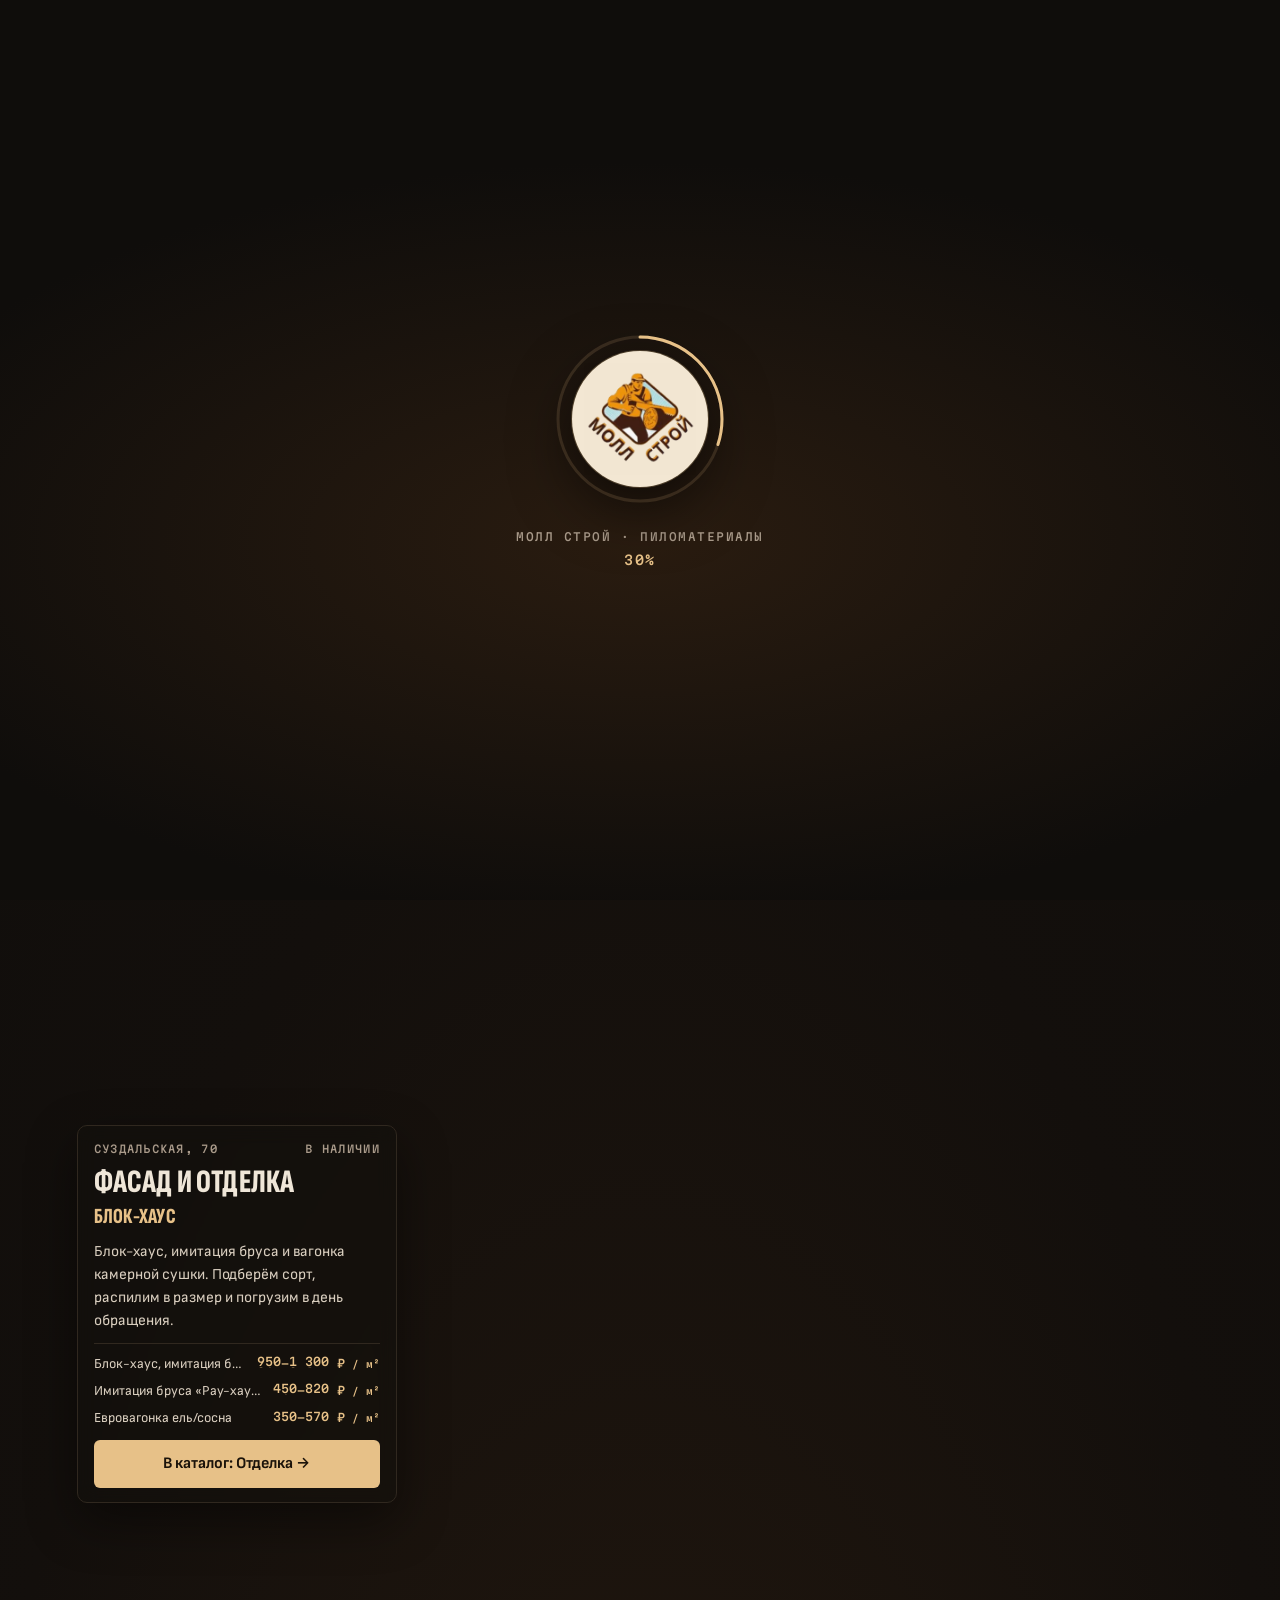
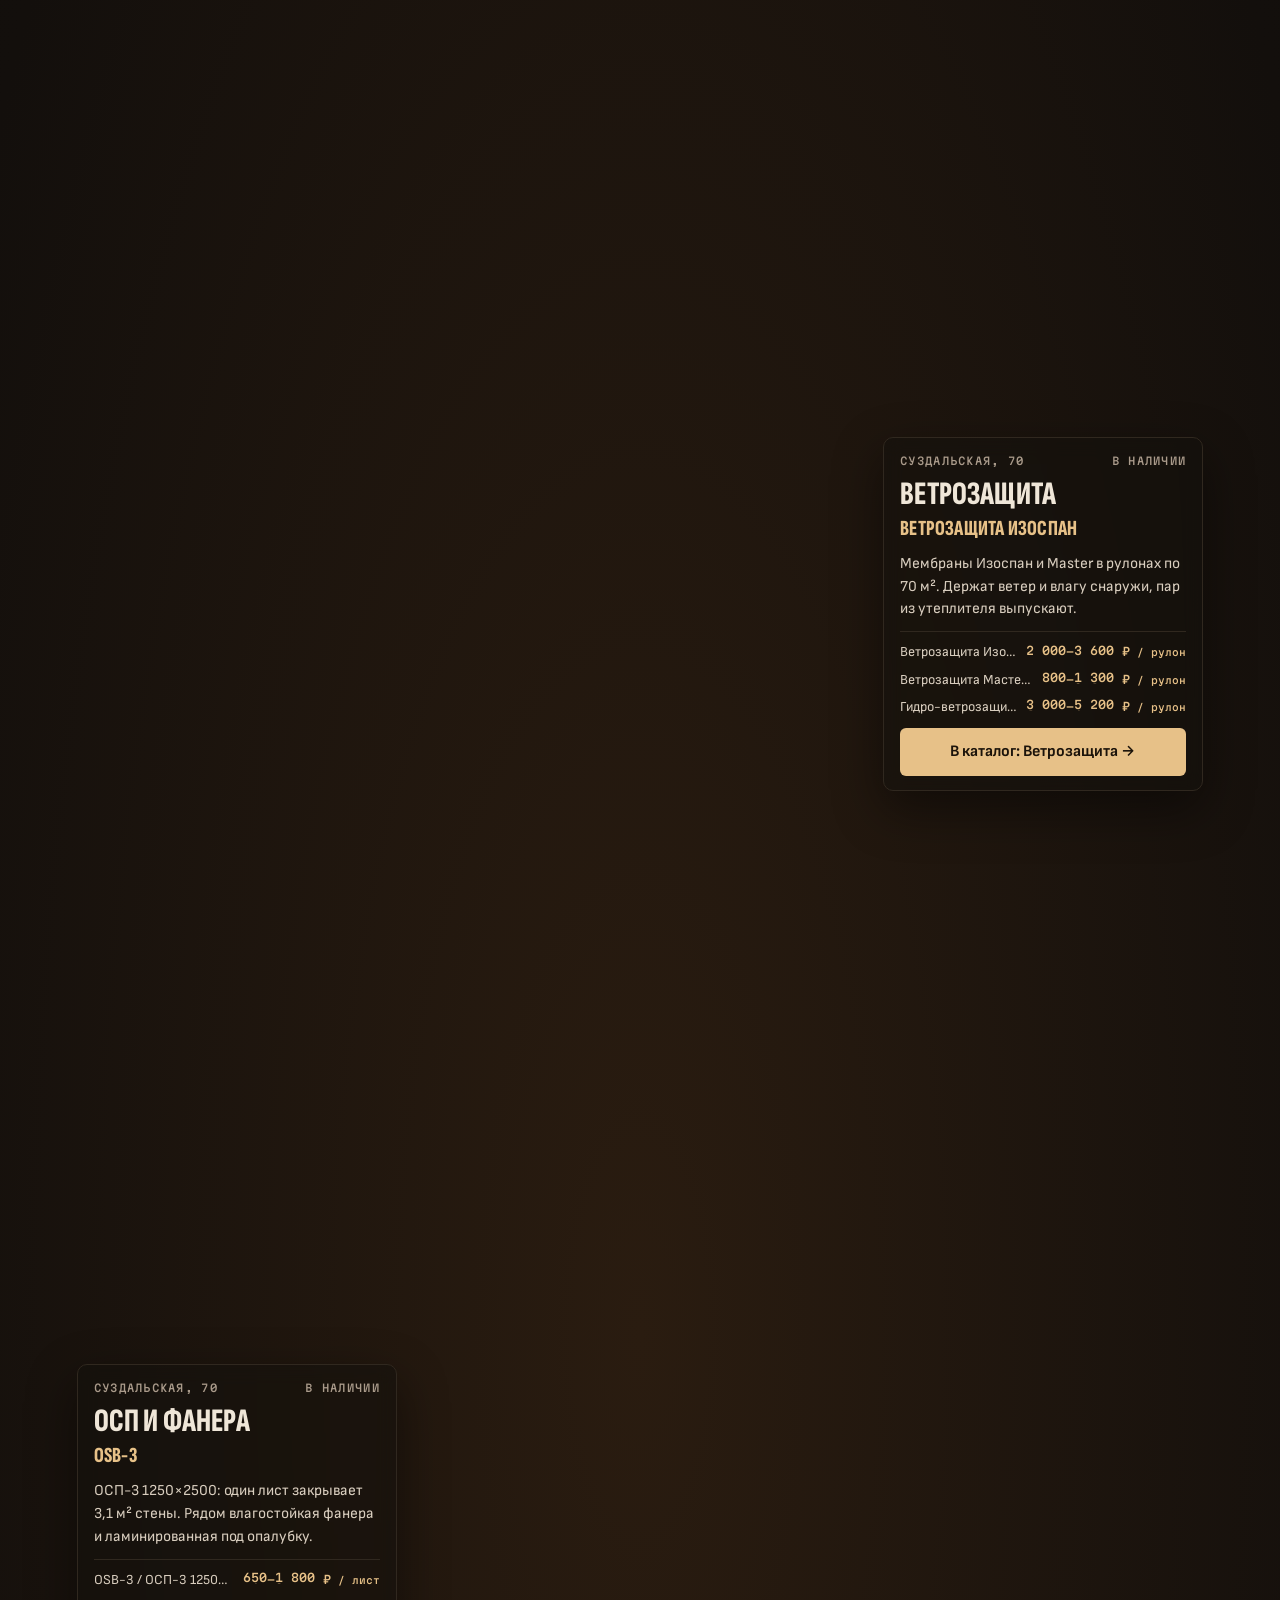
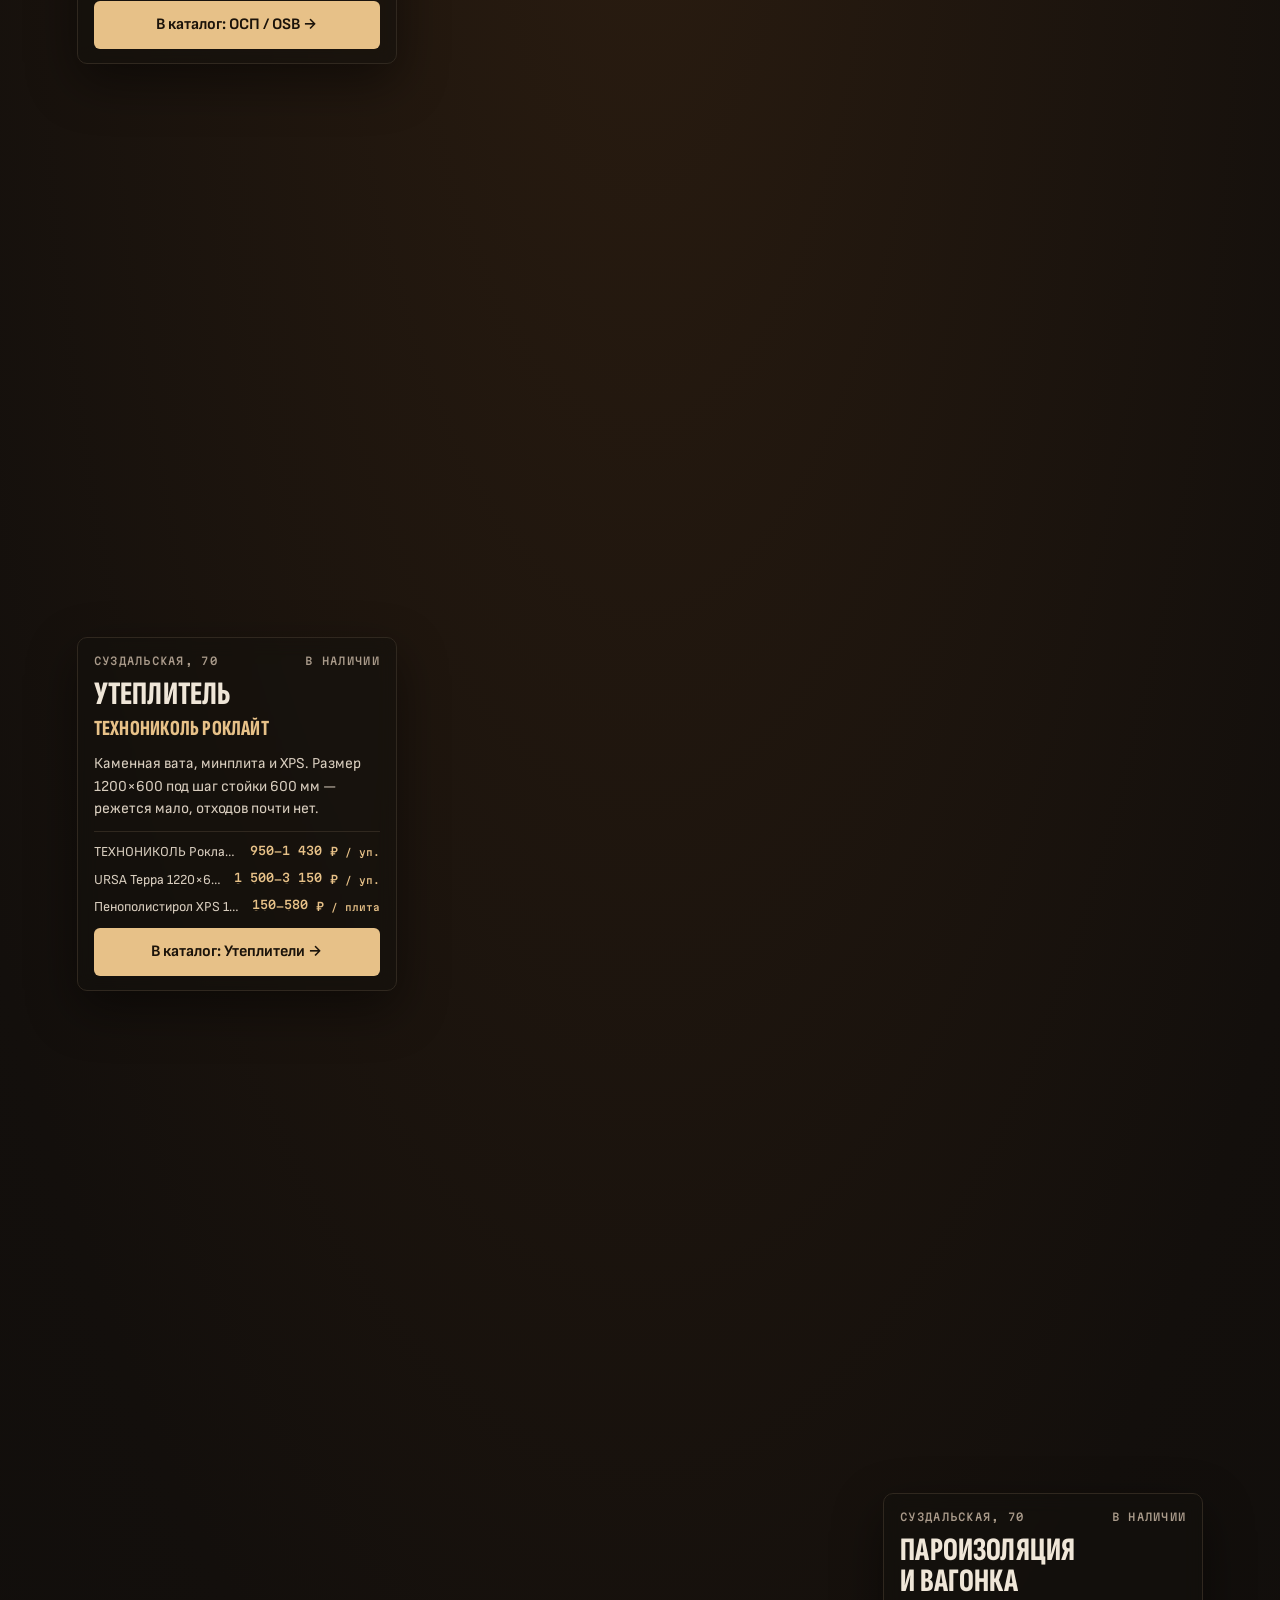
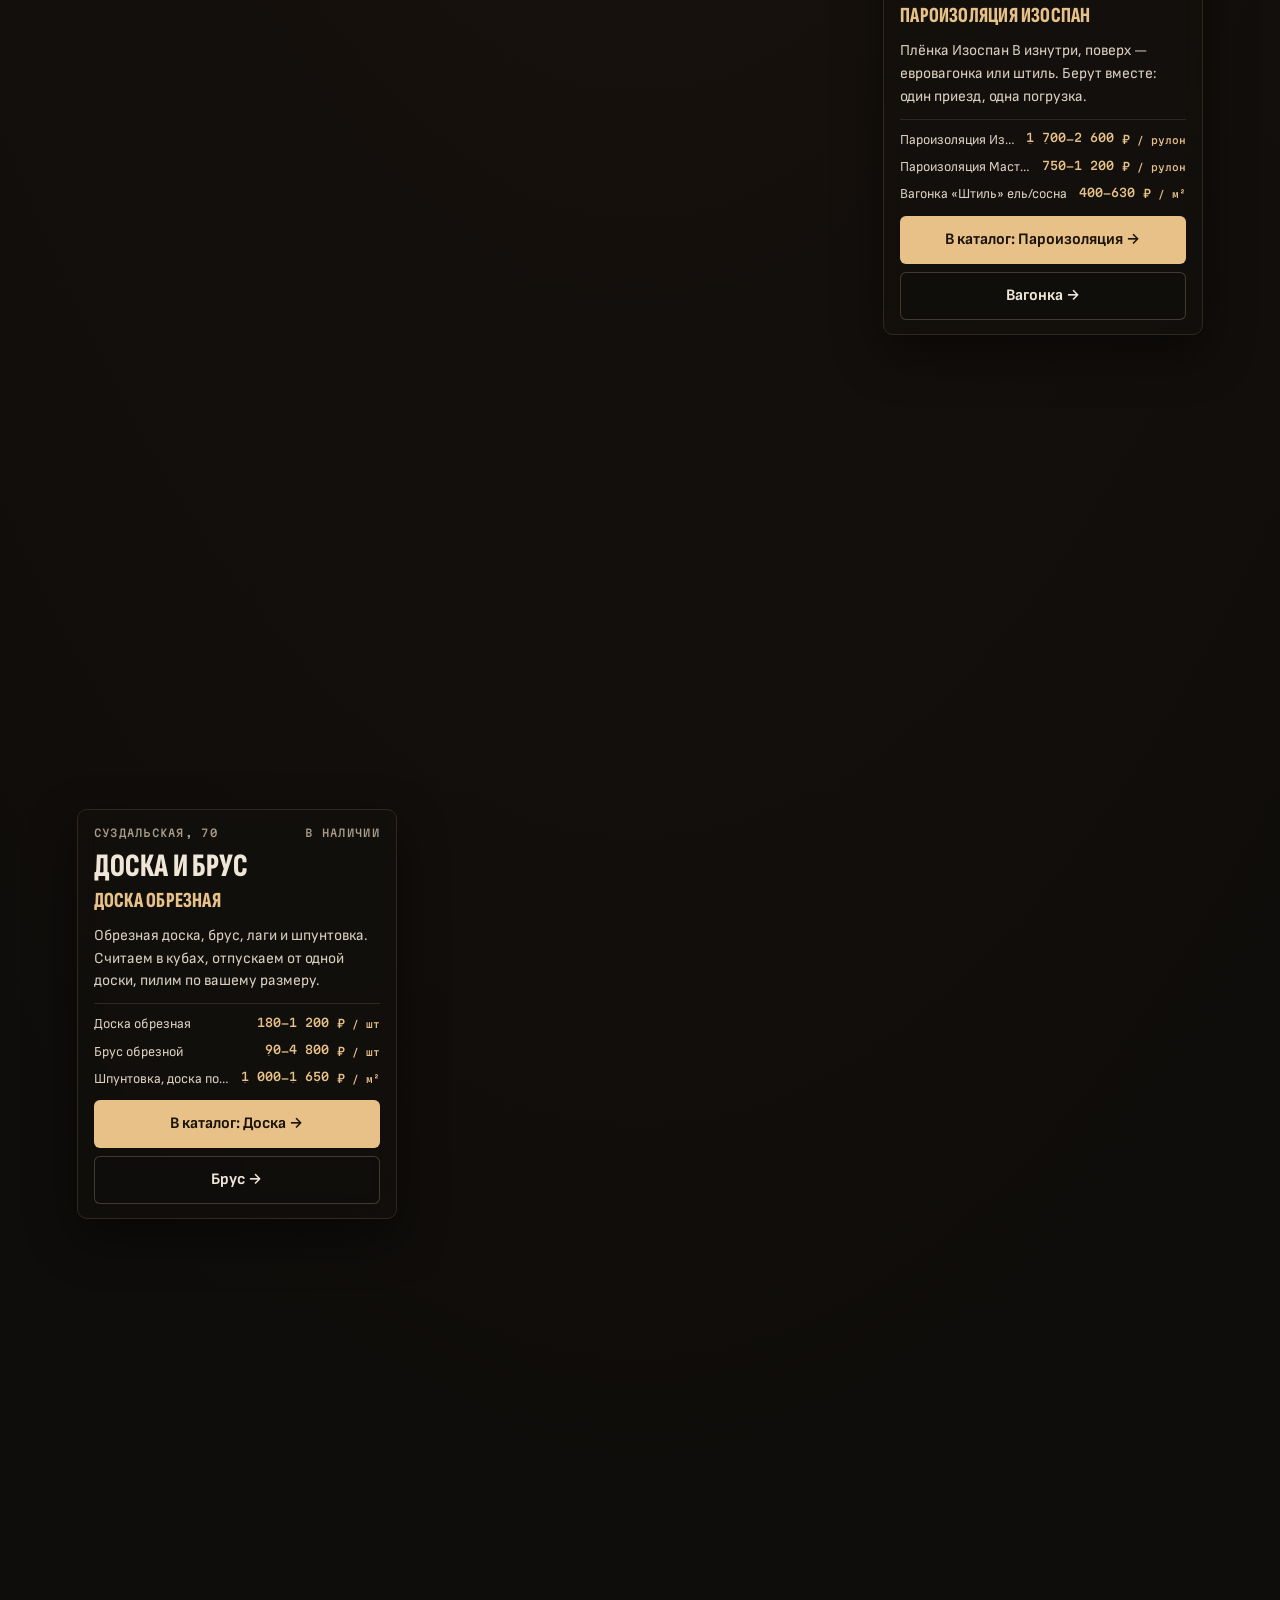
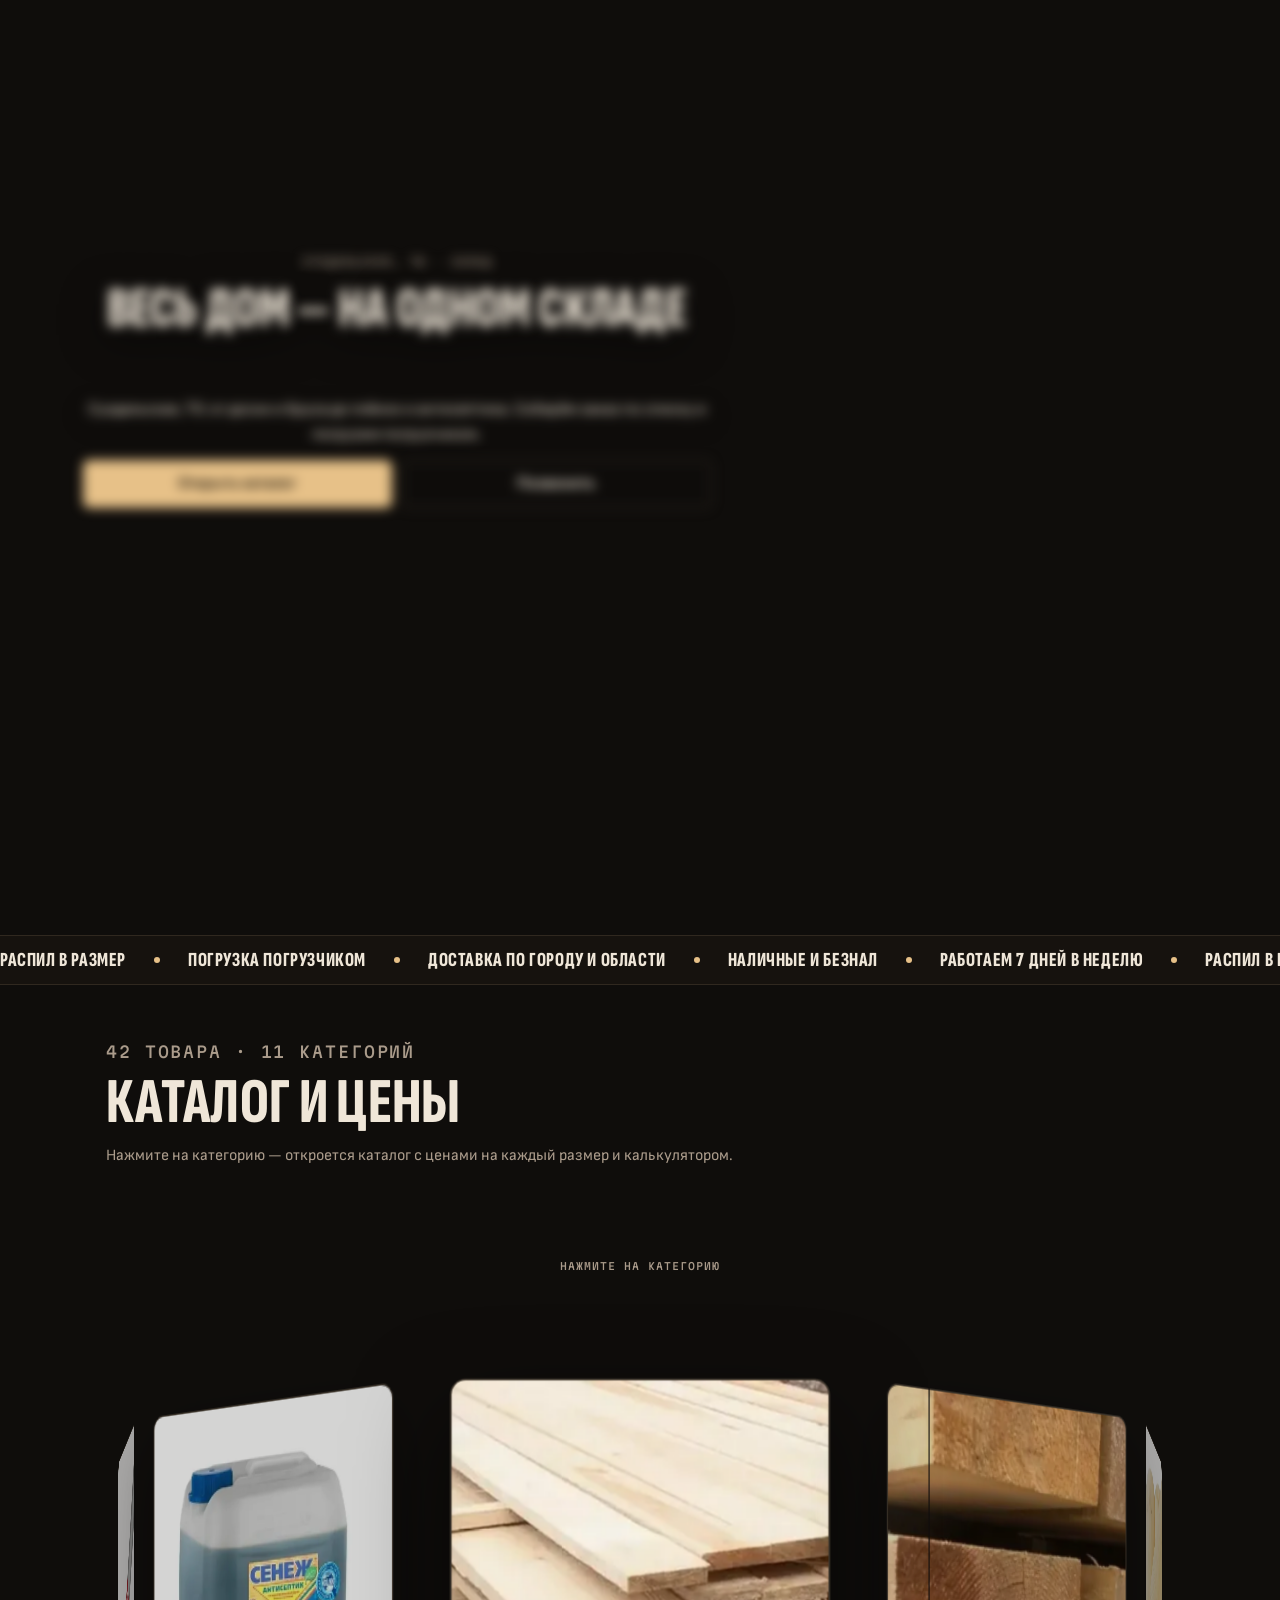
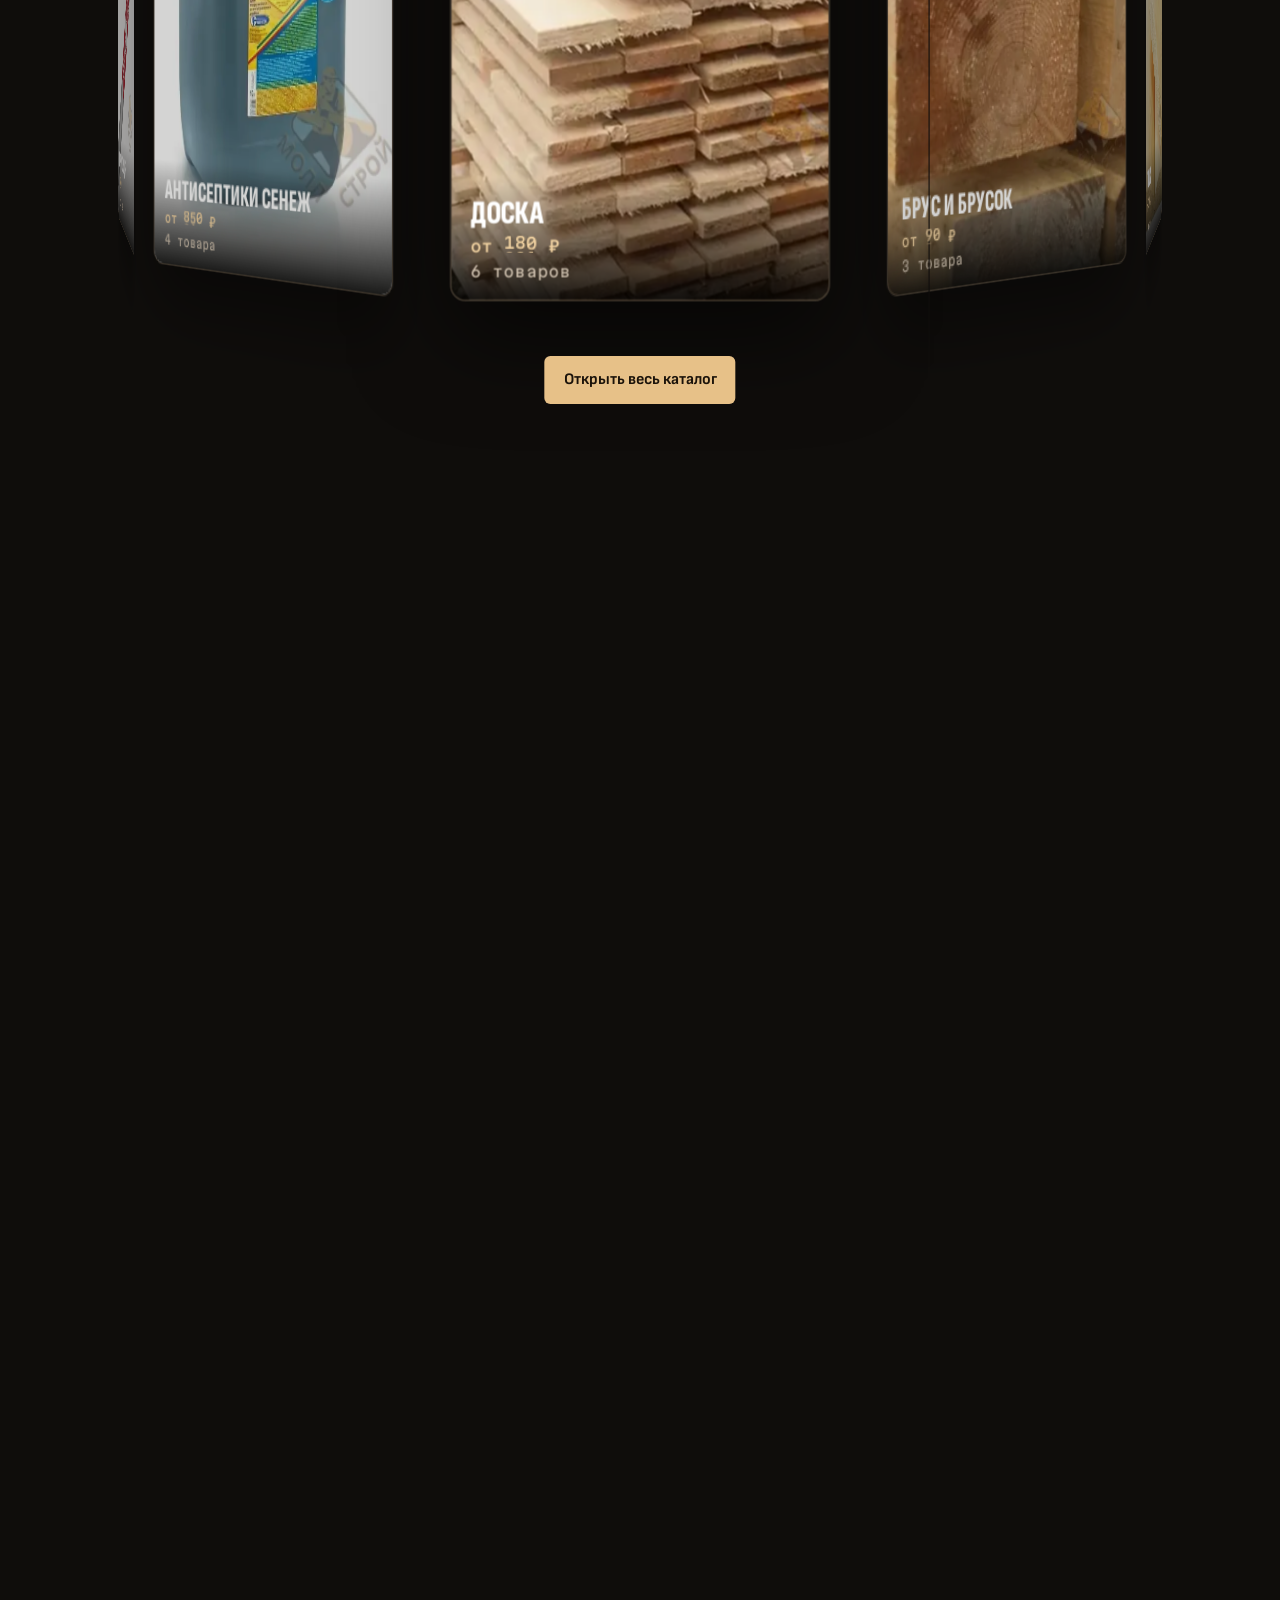
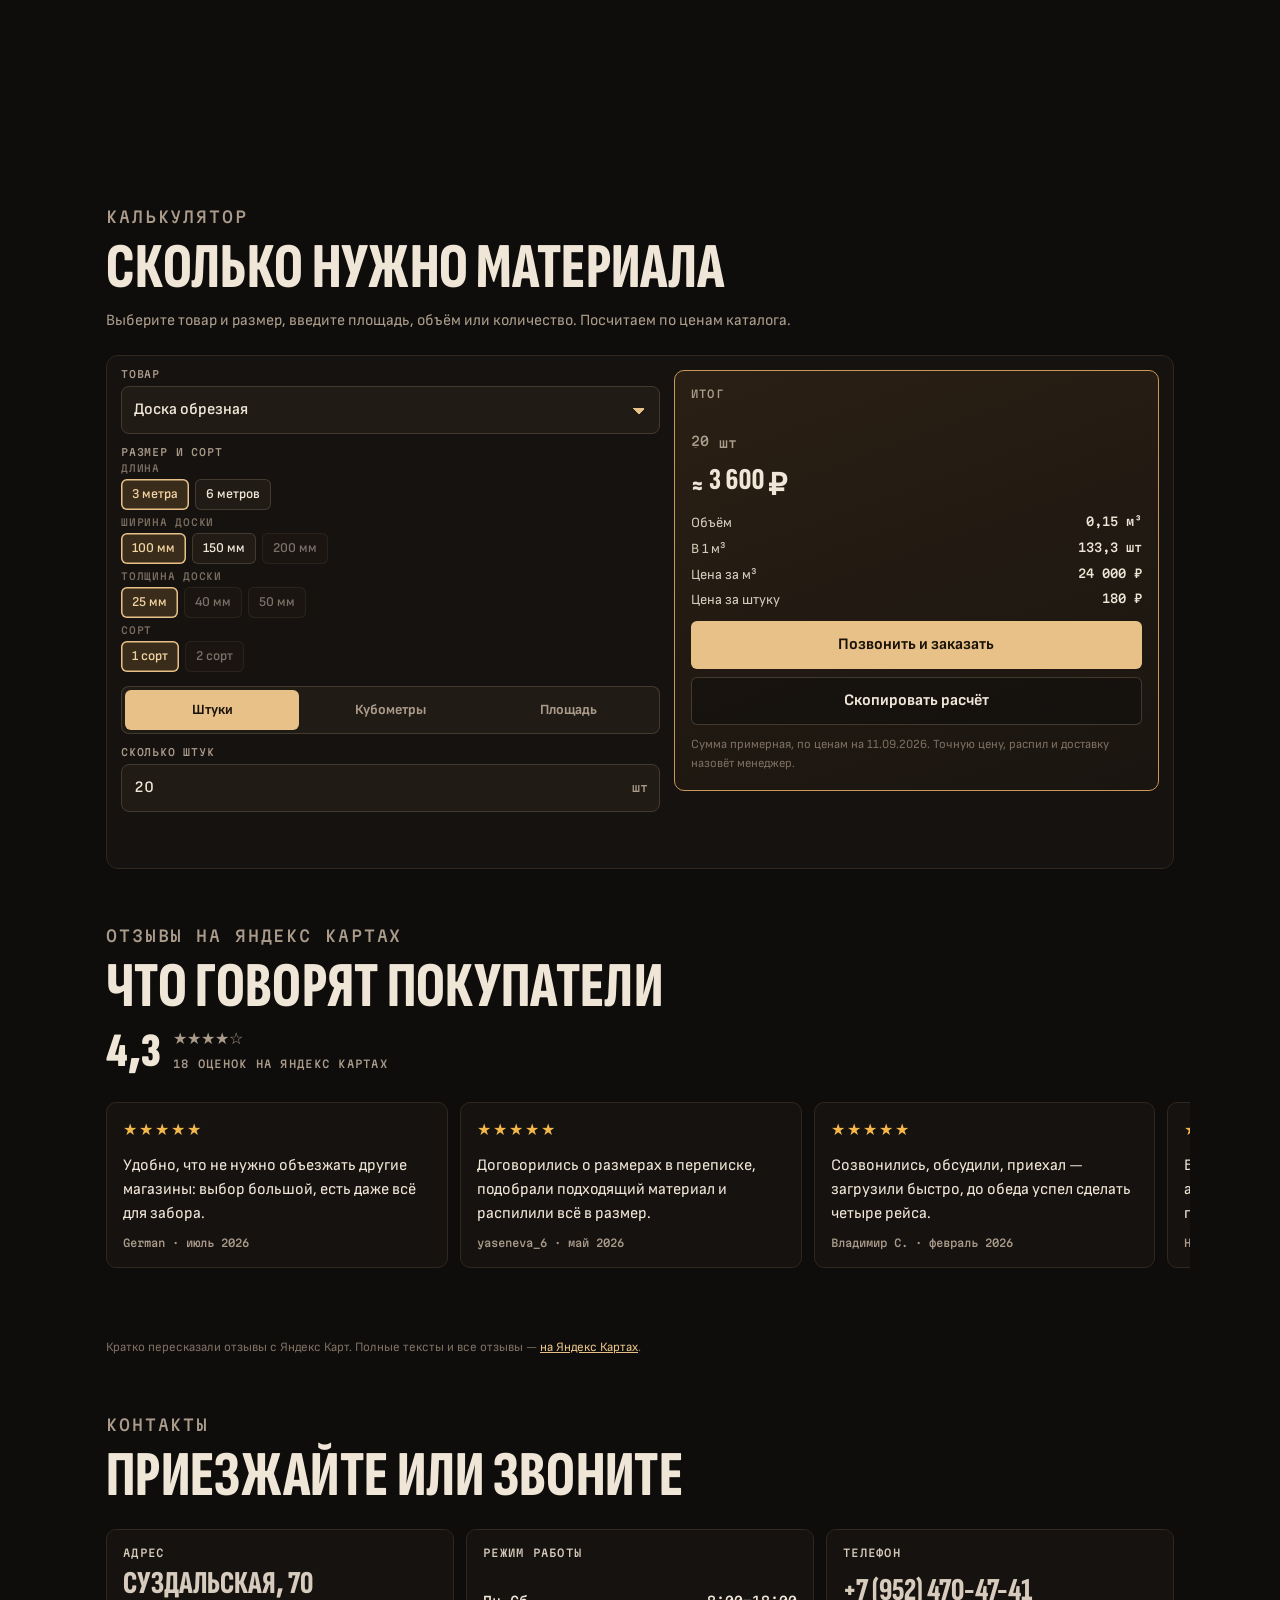
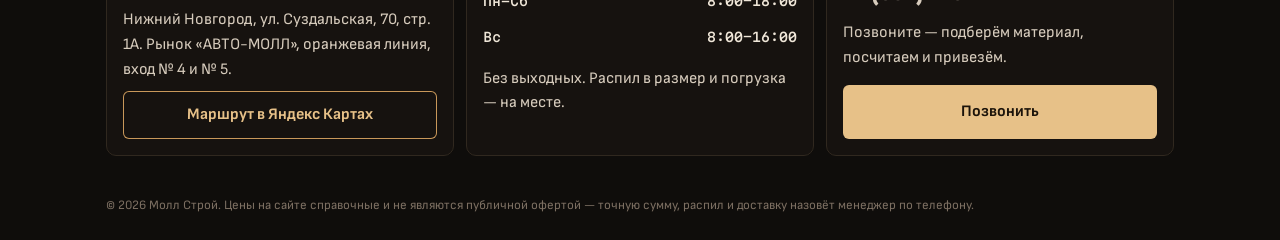
==== site/index.html @ 567c50ac "Сайт «Молл Строй»: скролл-ролик в шапке, каталог с ценами, калькулятор - шапка: ролик «дом разбирает" ====
<!doctype html>
<html lang="ru">
<head>
<meta charset="utf-8">
<meta name="viewport" content="width=device-width, initial-scale=1, viewport-fit=cover">
<title>Пиломатериалы в Нижнем Новгороде — доска, брус, утеплитель | Молл Строй</title>
<meta name="description" content="Доска, брус, вагонка, блок-хаус, ОСП, фанера, утеплитель и плёнки на одном складе на Суздальской, 70. Цены в каталоге, калькулятор материалов, распил в размер и доставка. Звоните: +7 (952) 470-47-41.">
<meta name="theme-color" content="#0f0d0b">
<link rel="icon" href="assets/logo.png">
<meta property="og:title" content="Молл Строй — пиломатериалы в Нижнем Новгороде">
<meta property="og:description" content="Весь дом на одном складе: доска, брус, утеплитель, плёнки. Цены и калькулятор.">
<meta property="og:image" content="assets/logo.png">
<link rel="preload" href="assets/logo.webp" as="image">
<link rel="preload" href="assets/film-9x16.jpg" as="image" media="(max-width: 899px)">
<link rel="preload" href="assets/film-16x9.jpg" as="image" media="(min-width: 900px)">
<link rel="preconnect" href="https://fonts.googleapis.com">
<link rel="preconnect" href="https://fonts.gstatic.com" crossorigin>
<link rel="stylesheet" href="https://fonts.googleapis.com/css2?family=Sofia+Sans+Extra+Condensed:wght@700;800;900&family=Sofia+Sans:wght@400;500;600;700&family=Martian+Mono:wght@400;500&display=swap">
<style>
  /* critical: the preloader paints before anything else loads */
  html{margin:0;background:#0f0d0b}
  body{margin:0;background:transparent}  /* фон-частицы лежат под body, поэтому body прозрачный */
  .preloader{position:fixed;inset:0;z-index:100;display:grid;place-items:center;background:radial-gradient(90% 60% at 50% 60%,#2a1c10 0%,#0f0d0b 70%);transition:opacity .7s ease,visibility .7s}
  .preloader.done{opacity:0;visibility:hidden}
  .pl-core{display:grid;justify-items:center;gap:22px}
  .pl-badge{position:relative;width:176px;height:176px;display:grid;place-items:center}
  .pl-badge svg{position:absolute;inset:0;transform:rotate(-90deg)}
  .pl-disc{width:136px;height:136px;border-radius:50%;background:#f3e7d3;display:grid;place-items:center;box-shadow:0 0 0 1px rgba(231,193,136,.25),0 20px 60px rgba(0,0,0,.6);animation:pl-breathe 2.4s ease-in-out infinite}
  .pl-disc img{width:112px;height:112px;object-fit:contain}
  .pl-meta{font:500 11px/1.4 "Martian Mono",ui-monospace,monospace;letter-spacing:.14em;text-transform:uppercase;color:#a99a8a;text-align:center}
  .pl-meta b{display:block;color:#e7c188;font-weight:500;font-size:13px;margin-top:6px;font-variant-numeric:tabular-nums}
  @keyframes pl-breathe{50%{transform:scale(1.03)}}
  @media (prefers-reduced-motion:reduce){.pl-disc{animation:none}}
</style>
<link rel="stylesheet" href="css/site.css">
<script type="application/ld+json">
{"@context":"https://schema.org","@type":"HardwareStore","name":"Молл Строй","description":"Пиломатериалы, листовые материалы, утеплители, плёнки и антисептики","telephone":"+7-952-470-47-41","image":"assets/logo.png",
 "address":{"@type":"PostalAddress","streetAddress":"ул. Суздальская, 70, стр. 1А, рынок «АВТО-МОЛЛ», вход 4 и 5","addressLocality":"Нижний Новгород","addressCountry":"RU"},
 "openingHoursSpecification":[{"@type":"OpeningHoursSpecification","dayOfWeek":["Monday","Tuesday","Wednesday","Thursday","Friday","Saturday"],"opens":"08:00","closes":"18:00"},{"@type":"OpeningHoursSpecification","dayOfWeek":"Sunday","opens":"08:00","closes":"16:00"}]}
</script>
</head>
<body>

<div class="home-bg" aria-hidden="true"><div class="home-bg-fx" id="homeFx"></div><div class="home-bg-shade"></div></div>

<div class="preloader" id="preloader" role="status" aria-live="polite">
  <div class="pl-core">
    <div class="pl-badge">
      <svg viewBox="0 0 176 176" aria-hidden="true"><circle cx="88" cy="88" r="82" fill="none" stroke="rgba(231,193,136,.14)" stroke-width="3"/><circle id="plRing" cx="88" cy="88" r="82" fill="none" stroke="#e7c188" stroke-width="3" stroke-linecap="round" stroke-dasharray="515.2" stroke-dashoffset="515.2"/></svg>
      <div class="pl-disc"><img src="assets/logo.webp" alt="Молл Строй" width="112" height="112"></div>
    </div>
    <p class="pl-meta">Молл Строй · пиломатериалы<b id="plPct">0%</b></p>
  </div>
</div>

<header class="topbar" id="topbar">
  <a class="brand" href="#top" aria-label="Молл Строй — в начало">
    <span class="brand-badge"><img src="assets/logo.webp" alt="" width="34" height="34"></span>
    <span class="brand-text"><b>Молл Строй</b><small>пиломатериалы · Нижний Новгород</small></span>
  </a>
  <nav class="topnav" aria-label="Разделы сайта"><a href="#top" aria-current="page">Главная</a><a href="catalog.html">Каталог</a><a href="#contacts">Контакты</a></nav>
  <a class="icon-btn js-call" href="tel:+79524704741" aria-label="Позвонить: +7 (952) 470-47-41">
    <svg viewBox="0 0 24 24" aria-hidden="true"><path d="M6.6 10.8a15.1 15.1 0 0 0 6.6 6.6l2.2-2.2a1 1 0 0 1 1-.25 11.4 11.4 0 0 0 3.6.57 1 1 0 0 1 1 1V20a1 1 0 0 1-1 1A17 17 0 0 1 3 4a1 1 0 0 1 1-1h3.5a1 1 0 0 1 1 1c0 1.25.2 2.45.57 3.57a1 1 0 0 1-.25 1z"/></svg>
  </a>
</header>

<main id="top">
  <section class="stage" id="stage" aria-label="Дом разбирается на материалы из каталога">
    <div class="stage-sticky" id="stageSticky">
      <video id="film" class="film" aria-hidden="true" muted playsinline preload="auto" disablepictureinpicture poster="assets/film-9x16.jpg"></video>
      <div class="stage-shade" aria-hidden="true"></div>
      <div class="stage-hud" aria-hidden="true"><span id="sceneNo">01/07</span><i id="sceneBar"></i></div>
    </div>
    <div class="steps" id="steps">
      <article class="step step-hero" data-step="0">
        <div class="hero">
          <p class="eyebrow">Молл Строй · Суздальская, 70</p>
          <h1>Пиломатериалы <span>в Нижнем Новгороде</span></h1>
          <p class="hero-morph" id="heroMorph" aria-hidden="true"></p>
          <p class="lede">Доска, брус, утеплитель и плёнки — всё для дома на одном складе. Распилим в размер, погрузим, привезём.</p>
          <ul class="hero-stats" id="heroStats">
            <li><b><span class="js-cu" id="statProducts" data-to="0"></span></b><span>позиций в каталоге</span></li>
            <li><b><span class="js-cu" id="statSizes" data-to="0"></span></b><span>размеров с ценой</span></li>
            <li><b><span class="js-cu" data-to="0"></span></b><span>форм и регистраций</span></li>
          </ul>
          <div class="hero-cta">
            <a class="btn btn-primary js-call" href="tel:+79524704741">Позвонить</a>
            <a class="btn btn-ghost" href="catalog.html">Каталог и цены</a>
          </div>
          <p class="scrollhint">Листайте — дом разберётся на материалы</p>
        </div>
      </article>
      <!-- scene cards are rendered from data/content.js -->
    </div>
  </section>

  <section class="perks" aria-label="Почему у нас удобно"><ul id="perks"></ul></section>

  <section class="sec" id="catalog" aria-labelledby="catalogTitle">
    <header class="sec-head">
      <p class="eyebrow" id="catalogCount">Каталог</p>
      <h2 id="catalogTitle">Каталог и цены</h2>
      <p>Нажмите на категорию — откроется каталог с ценами на каждый размер и калькулятором.</p>
    </header>
  </section>

  <section class="ring-sec" id="ringSec" aria-label="Категории каталога">
    <div class="ring-sticky">
      <p class="ring-hint">Нажмите на категорию</p>
      <div class="ring-stage" id="ringStage"><div class="ring" id="ring"></div></div>
      <a class="btn btn-primary ring-all" href="catalog.html">Открыть весь каталог</a>
    </div>
  </section>

  <section class="sec" id="calc" aria-labelledby="calcTitle">
    <header class="sec-head">
      <p class="eyebrow">Калькулятор</p>
      <h2 id="calcTitle">Сколько нужно материала</h2>
      <p>Выберите товар и размер, введите площадь, объём или количество. Посчитаем по ценам каталога.</p>
    </header>
    <div class="calc" id="calcBox"></div>
  </section>

  <section class="sec" id="reviews" aria-labelledby="revTitle">
    <header class="sec-head">
      <p class="eyebrow">Отзывы на Яндекс Картах</p>
      <h2 id="revTitle">Что говорят покупатели</h2>
      <p id="revMeta"></p>
    </header>
    <div class="rev-row" id="revRow"></div>
    <p class="rev-note" id="revNote"></p>
  </section>

  <section class="sec" id="contacts" aria-labelledby="contTitle">
    <header class="sec-head">
      <p class="eyebrow">Контакты</p>
      <h2 id="contTitle">Приезжайте или звоните</h2>
    </header>
    <div class="contacts" id="contBox"></div>
  </section>
</main>

<footer class="foot">
  <p>© 2026 Молл Строй. Цены на сайте справочные и не являются публичной офертой — точную сумму, распил и доставку назовёт менеджер по телефону.</p>
</footer>

<nav class="dock" aria-label="Быстрые действия">
  <a href="catalog.html" class="dock-btn"><svg viewBox="0 0 24 24" aria-hidden="true"><path d="M3 5h18v2H3zm0 6h18v2H3zm0 6h12v2H3z"/></svg>Каталог</a>
  <a href="#calc" class="dock-btn"><svg viewBox="0 0 24 24" aria-hidden="true"><path d="M6 2h12a2 2 0 0 1 2 2v16a2 2 0 0 1-2 2H6a2 2 0 0 1-2-2V4a2 2 0 0 1 2-2zm1 3v4h10V5zm0 7v2h2v-2zm4 0v2h2v-2zm4 0v6h2v-6zm-8 4v2h2v-2zm4 0v2h2v-2z"/></svg>Расчёт</a>
  <a href="tel:+79524704741" class="dock-call js-call"><svg viewBox="0 0 24 24" aria-hidden="true"><path d="M6.6 10.8a15.1 15.1 0 0 0 6.6 6.6l2.2-2.2a1 1 0 0 1 1-.25 11.4 11.4 0 0 0 3.6.57 1 1 0 0 1 1 1V20a1 1 0 0 1-1 1A17 17 0 0 1 3 4a1 1 0 0 1 1-1h3.5a1 1 0 0 1 1 1c0 1.25.2 2.45.57 3.57a1 1 0 0 1-.25 1z"/></svg>Позвонить</a>
</nav>

<script src="data/catalog.js"></script>
<script src="data/ceny.js"></script>
<script src="data/content.js"></script>
<script src="js/particles.js"></script>
<script src="js/countup.js"></script>
<script src="js/gooey.js"></script>
<script src="js/film.js"></script>
<script src="js/app.js"></script>
</body>
</html>
---- site/css/site.css ----
/* Молл Строй — mobile-first. Palette «Ночной склад»: charred ground, fresh-cut pine accent, cold membrane blue. */
:root{
  --ground:#0f0d0b; --panel:#181410; --panel-2:#211b15; --line:#30281f; --line-2:#433a2f;
  --text:#efe6d8; --muted:#aa9b8b; --faint:#7b6e61;
  --pine:#e7c188; --pine-2:#f2d3a2; --pine-deep:#c9985a; --film:#86bfd0; --star:#f2b84b;
  --display:"Sofia Sans Extra Condensed","Arial Narrow",sans-serif;
  --body:"Sofia Sans","Segoe UI",Roboto,Arial,sans-serif;
  --mono:"Martian Mono","PT Mono",ui-monospace,Consolas,monospace;
  --dock:64px; --safe:env(safe-area-inset-bottom,0px);
  color-scheme:dark;
}
*{box-sizing:border-box}
html{scroll-behavior:smooth;-webkit-text-size-adjust:100%}
@media (prefers-reduced-motion:reduce){html{scroll-behavior:auto}}
html{background:var(--ground)}
body{margin:0;background:transparent;color:var(--text);font:16px/1.55 var(--body);-webkit-font-smoothing:antialiased;padding-bottom:calc(var(--dock) + var(--safe))}
body.loading{overflow:hidden}
a{color:var(--pine)}
img{max-width:100%;display:block}
h1,h2,h3{font-family:var(--display);font-weight:800;line-height:.95;margin:0;text-wrap:balance;letter-spacing:.005em}
p{margin:0}
:focus-visible{outline:2px solid var(--film);outline-offset:3px;border-radius:4px}
.eyebrow{font:500 .66rem/1.4 var(--mono);letter-spacing:.12em;text-transform:uppercase;color:var(--muted)}
.num{font-variant-numeric:tabular-nums}

/* buttons */
.btn{display:inline-flex;align-items:center;justify-content:center;gap:.5rem;min-height:48px;padding:0 1.2rem;border-radius:6px;font:700 1rem/1 var(--body);text-decoration:none;border:0;cursor:pointer;-webkit-tap-highlight-color:transparent;transition:transform .15s,background .2s}
.btn:active{transform:scale(.97)}
.btn-primary{background:var(--pine);color:#1b130a}
.btn-primary:hover{background:var(--pine-2)}
.btn-ghost{background:rgba(15,13,11,.55);color:var(--text);box-shadow:inset 0 0 0 1px var(--line-2)}
.btn-line{background:transparent;color:var(--pine);box-shadow:inset 0 0 0 1px var(--pine-deep)}
.btn-sm{min-height:40px;padding:0 .9rem;font-size:.92rem}
.btn svg{width:18px;height:18px;fill:currentColor}

/* top bar */
.topbar{position:fixed;top:0;left:0;right:0;z-index:40;height:56px;display:flex;align-items:center;justify-content:space-between;padding:0 12px 0 10px;
  background:linear-gradient(rgba(15,13,11,.85),rgba(15,13,11,0));transition:background .3s}
.topbar.solid{background:rgba(15,13,11,.94);box-shadow:0 1px 0 var(--line)}
.brand{display:flex;align-items:center;gap:10px;text-decoration:none;color:var(--text)}
.brand-badge{width:40px;height:40px;border-radius:50%;background:#f3e7d3;display:grid;place-items:center;flex:none}
.brand-badge img{width:34px;height:34px;object-fit:contain}
.brand-text{display:grid;line-height:1.1}
.brand-text b{font:800 1.3rem/1 var(--display);letter-spacing:.02em;text-transform:uppercase}
.brand-text small{font:400 .6rem/1.3 var(--mono);color:var(--muted);letter-spacing:.04em}
.topnav{display:flex;gap:16px;margin-left:auto;margin-right:12px}
.topnav a{position:relative;font:600 .9rem/1 var(--body);color:var(--text);text-decoration:none;padding:10px 0;white-space:nowrap}
.topnav a:hover{color:var(--pine-2)}
.topnav a[aria-current="page"]{color:var(--pine)}
.topnav a[aria-current="page"]::after{content:"";position:absolute;left:0;right:0;bottom:3px;height:2px;border-radius:2px;background:var(--pine)}
@media (max-width:599px){.brand-text{display:none}.topnav{gap:14px;margin-right:10px}}
@media (max-width:349px){.topnav{gap:10px}.topnav a{font-size:.8rem}}
.icon-btn{flex:none;width:44px;height:44px;border-radius:50%;display:grid;place-items:center;background:var(--pine);color:#1b130a}
.icon-btn svg{width:20px;height:20px;fill:currentColor}

/* ---------- stage ---------- */
.stage{position:relative;background:radial-gradient(120% 60% at 50% 40%,#2a1c10 0%,#130f0c 50%,var(--ground) 78%)}
.stage-sticky{position:sticky;top:0;height:100vh;height:100svh;overflow:hidden}
.film{position:absolute;inset:0;width:100%;height:100%;display:block;object-fit:cover;background:#0f0d0b}
.stage-shade{position:absolute;inset:0;pointer-events:none;
  background:linear-gradient(0deg,rgba(12,10,8,.92) 0%,rgba(12,10,8,.5) 36%,rgba(12,10,8,0) 58%),radial-gradient(140% 90% at 50% 40%,transparent 55%,rgba(8,6,5,.7) 100%)}
.stage-hud{z-index:3;position:absolute;top:64px;right:14px;display:flex;align-items:center;gap:8px;font:500 .62rem/1 var(--mono);color:var(--muted);letter-spacing:.1em}
.stage-hud i{display:block;width:44px;height:2px;background:var(--line-2);position:relative;overflow:hidden}
.stage-hud i::after{content:"";position:absolute;inset:0;background:var(--pine);transform-origin:left;transform:scaleX(var(--p,0))}
.steps{position:relative;z-index:5;margin-top:-100vh;margin-top:-100svh}
.step{min-height:100vh;min-height:100svh;display:flex;align-items:flex-end;padding:0 12px calc(var(--dock) + var(--safe) + 14px);pointer-events:none}
.step > *{pointer-events:auto;min-width:0;max-width:100%}
.step-hero .hero{display:grid;gap:14px;padding:0 4px}
.step-hero .eyebrow{display:none}
.hero h1{font-size:clamp(3rem,15vw,5.6rem);font-weight:900;text-transform:uppercase;line-height:.86}
.hero h1 span{display:block;color:var(--pine);font-size:.62em;line-height:.95;margin-top:.12em}
.hero .lede{color:#ddd2c2;font-size:1.02rem;max-width:30rem}
.hero-cta{display:grid;grid-template-columns:1fr 1fr;gap:10px}
.hero-morph{position:relative;height:1.5em;margin:-4px 0 0;font:800 1.45rem/1.5 var(--display);letter-spacing:.02em;color:var(--pine);text-transform:uppercase}
.hero-stats{list-style:none;margin:2px 0 0;padding:0;display:grid;grid-auto-flow:column;justify-content:start;gap:22px}
.hero-stats li{display:grid;gap:2px}
.hero-stats b{font:700 1.5rem/1 var(--mono);color:#fff;font-variant-numeric:tabular-nums}
.hero-stats span{font:500 .58rem/1.3 var(--mono);letter-spacing:.1em;text-transform:uppercase;color:var(--muted);max-width:9ch}

/* ---------- цифры-одометр (count-up) ---------- */
.cu{position:relative;display:inline-flex;align-items:baseline;font-variant-numeric:tabular-nums;white-space:nowrap;user-select:none}
.cu-sr{position:absolute;width:1px;height:1px;margin:-1px;padding:0;overflow:hidden;clip-path:inset(50%);white-space:nowrap;user-select:text}
.cu-d{position:relative;display:inline-block;width:1ch;height:1em;overflow:hidden;line-height:1}
.cu-r{position:absolute;left:0;right:0;top:0;display:flex;flex-direction:column;transform:translateY(calc(var(--d,0) * -1em));will-change:transform}
.cu-r i{display:block;height:1em;line-height:1;font-style:normal;text-align:center}
.cu-s{display:inline-block;white-space:pre}

/* ---------- гуи-текст (gooey morphing) ---------- */
.gooey-defs{position:absolute;width:0;height:0;overflow:hidden}
.gooey{position:relative}
.gooey-in{position:absolute;inset:0;display:flex;align-items:center}
.gooey-in.on{filter:url(#gooeyThreshold)}
.gooey-t{position:absolute;left:0;right:0;display:block;white-space:nowrap;overflow:hidden;text-overflow:ellipsis}
.gooey-once{will-change:filter,opacity}
.scrollhint{font:500 .62rem/1.4 var(--mono);letter-spacing:.12em;text-transform:uppercase;color:var(--muted);display:flex;align-items:center;gap:10px}
.scrollhint::before{content:"";width:1px;height:26px;background:linear-gradient(var(--pine),transparent);animation:hint 1.8s ease-in-out infinite}
@keyframes hint{50%{transform:translateY(6px);opacity:.5}}
.scard{width:100%;min-width:0;max-width:100%;background:rgba(19,16,13,.5);backdrop-filter:blur(10px) saturate(1.06);-webkit-backdrop-filter:blur(10px) saturate(1.06);border:1px solid var(--line);border-radius:10px;padding:16px 16px 14px;display:grid;grid-template-columns:minmax(0,1fr);gap:10px;box-shadow:0 18px 50px rgba(0,0,0,.45);
  transition:opacity .45s ease,transform .6s cubic-bezier(.2,.75,.2,1)}
.anim .scard{opacity:0;transform:translate3d(var(--dx,0),26px,0) scale(.985)}
.anim .scard.in{opacity:1;transform:none}
.side-left .scard{--dx:-28px}
.side-right .scard{--dx:28px}
@media (prefers-reduced-motion:reduce){.anim .scard{transform:none}.scard{transition:opacity .2s linear}}
.scard .top{display:flex;justify-content:space-between;align-items:center}
.scard h2{font-size:2.05rem;text-transform:uppercase}
.scard .morph{position:relative;height:1.35em;margin:-6px 0 0;font:800 1.35rem/1.35 var(--display);letter-spacing:.01em;text-transform:uppercase;color:var(--pine)}
.scard p{color:#d8cdbe;font-size:.95rem;line-height:1.5}
.scard .rows{display:grid;grid-template-columns:minmax(0,1fr);gap:6px;border-top:1px solid var(--line);padding-top:10px}
.scard .rows div{display:flex;justify-content:space-between;align-items:baseline;gap:10px;min-width:0;font-size:.86rem}
.scard .rows div span:first-child{min-width:0;overflow:hidden;text-overflow:ellipsis;white-space:nowrap;color:#d8cdbe}
.scard .rows div span:last-child{flex:none;font:500 .72rem/1.6 var(--mono);color:var(--pine);white-space:nowrap}
.scard .acts{display:grid;gap:8px}
.step-final{min-height:115vh;min-height:115svh;padding-bottom:calc(var(--dock) + var(--safe) + 15svh)}
.step-final .scard .acts{grid-template-columns:1fr 1fr}


/* ---------- финал: заставка вместо плашки ---------- */
.step-final{align-items:center;justify-content:center}
.slate{background:none;border:0;box-shadow:none;backdrop-filter:none;-webkit-backdrop-filter:none;
  padding:0 6px;width:auto;max-width:32rem;justify-items:center;text-align:center;gap:14px}
.anim .slate{opacity:1;transform:none}
.slate .eyebrow,.slate h2 span,.slate .morph,.slate > p,.slate .acts{
  opacity:0;transform:translateY(26px) scale(.97);filter:blur(6px);
  transition:opacity .55s ease,transform .75s cubic-bezier(.2,.75,.2,1),filter .6s ease;
  transition-delay:calc(var(--i,0) * .12s)}
.anim .slate.in .eyebrow,.anim .slate.in h2 span,.anim .slate.in .morph,
.anim .slate.in > p,.anim .slate.in .acts{opacity:1;transform:none;filter:none}
.slate h2{font-size:clamp(2.1rem,min(13vw,8.5vh),4.6rem);line-height:.9;text-shadow:0 12px 44px rgba(0,0,0,.8)}
.slate h2 span{display:inline-block;transition-delay:calc(var(--i) * .12s + .1s)}
.slate .morph{height:1.5em;font-size:1.5rem;color:var(--pine);text-shadow:0 8px 30px rgba(0,0,0,.8);transition-delay:.5s}
.slate > p{color:#e6dccd;font-size:1.02rem;text-shadow:0 6px 26px rgba(0,0,0,.85);transition-delay:.62s}
.slate .acts{display:grid;grid-template-columns:1fr 1fr;gap:10px;width:100%;transition-delay:.74s}
@media (min-width:900px){
  .step-final .slate{max-width:40rem;width:auto}
  .slate h2{font-size:clamp(2.6rem,min(4.4vw,10vh),5rem)}
  .slate .morph{font-size:1.7rem}
}
@media (prefers-reduced-motion:reduce){
  .slate .eyebrow,.slate h2 span,.slate .morph,.slate > p,.slate .acts{transform:none;filter:none}
}
/* ---------- perks ---------- */
.perks{border-top:1px solid var(--line);border-bottom:1px solid var(--line);overflow:hidden;background:rgba(24,20,16,.86);backdrop-filter:blur(6px);-webkit-backdrop-filter:blur(6px)}
.perks ul{list-style:none;margin:0;padding:14px 0;display:flex;gap:28px;white-space:nowrap;width:max-content;animation:marquee 26s linear infinite}
.perks li{font:800 1.25rem/1 var(--display);text-transform:uppercase;letter-spacing:.03em;display:flex;align-items:center;gap:28px;color:var(--text)}
.perks li::after{content:"";width:6px;height:6px;border-radius:50%;background:var(--pine)}
@keyframes marquee{to{transform:translateX(-50%)}}
@media (prefers-reduced-motion:reduce){.perks ul{animation:none;flex-wrap:wrap;white-space:normal;width:auto;padding:14px 16px}}

/* ---------- sections ---------- */
.sec{padding:56px 16px 0;max-width:1100px;margin:0 auto}
.sec-head{display:grid;gap:10px;margin-bottom:22px}
.sec-head h2{font-size:clamp(2.5rem,11vw,4rem);text-transform:uppercase}
.sec-head p{color:var(--muted);font-size:.98rem}

/* ---------- circular gallery (port of 21st.dev CircularGallery) ---------- */
.ring-sec{position:relative;height:240vh}
.ring-sticky{position:sticky;top:0;height:100vh;height:100svh;overflow:hidden;display:grid;place-items:center}
.ring-hint{position:absolute;top:70px;left:0;right:0;text-align:center;font:500 .62rem/1.4 var(--mono);letter-spacing:.1em;text-transform:uppercase;color:var(--muted);z-index:2;padding:0 20px}
.ring-stage{position:relative;width:100%;height:100%;perspective:1300px}
.ring{position:absolute;inset:0;transform-style:preserve-3d;will-change:transform}
.ring-item{position:absolute;left:50%;top:50%;width:176px;height:246px;margin:-123px 0 0 -88px;transform-style:preserve-3d;backface-visibility:hidden;-webkit-backface-visibility:hidden}
.ring-card{position:relative;width:100%;height:100%;border-radius:10px;overflow:hidden;background:var(--panel-2);border:1px solid var(--line-2);box-shadow:0 24px 60px rgba(0,0,0,.55);display:block;text-decoration:none;color:#fff}
.ring-card img{position:absolute;inset:0;width:100%;height:100%;object-fit:cover}
.ring-card .cap{position:absolute;left:0;right:0;bottom:0;padding:12px;background:linear-gradient(to top,rgba(0,0,0,.88),rgba(0,0,0,0));display:grid;gap:3px}
.ring-card b{font:800 1.3rem/1 var(--display);text-transform:uppercase}
.ring-card em{font:500 .62rem/1.3 var(--mono);font-style:normal;color:var(--pine-2)}
.ring-card small{font:400 .6rem/1.3 var(--mono);color:#cdbfad}

.ring-all{position:absolute;left:50%;bottom:calc(var(--dock) + var(--safe) + 22px);transform:translateX(-50%);z-index:3;white-space:nowrap}

/* ---------- catalog page: parallax background + cards that rise out of depth ---------- */
.cat-bg{position:fixed;inset:0;z-index:-1;overflow:hidden;pointer-events:none}

.cat-bg-shade{position:absolute;inset:0;background:radial-gradient(120% 75% at 50% 30%,rgba(15,13,11,0) 0%,rgba(15,13,11,.45) 70%,rgba(15,13,11,.7) 100%)}
.page-catalog .prods{perspective:1100px}
.page-catalog .prod{position:relative;background:rgba(21,17,14,.9);transform-origin:50% 50%;will-change:transform;
  box-shadow:0 calc(8px + 26px * var(--lift,1)) calc(18px + 50px * var(--lift,1)) rgba(0,0,0,calc(.25 + .35 * var(--lift,1))),inset 0 1px 0 rgba(255,226,180,.06)}
.page-catalog .prod::after{content:"";position:absolute;inset:0;pointer-events:none;border-radius:inherit;
  background:linear-gradient(115deg,transparent 35%,rgba(255,222,170,.09) 50%,transparent 65%);transform:translateX(calc(var(--t,0) * 140%))}
.page-catalog .prod-top{overflow:hidden}
.page-catalog .prod-imgbox{width:104px;height:104px;border-radius:6px;overflow:hidden;background:var(--panel-2)}
.page-catalog .prod-imgbox .prod-img{width:100%;height:100%;will-change:transform;transform:scale(1.2)}
.page-catalog .cat-h h3{text-shadow:0 4px 30px rgba(0,0,0,.8)}
@media (prefers-reduced-motion:reduce){.page-catalog .prod{transform:none!important}.cat-bg-img{transform:none!important}}
/* light that follows the saw across the card */
.page-catalog .prod::before{content:"";position:absolute;inset:0;border-radius:inherit;pointer-events:none;z-index:1;opacity:0;transition:opacity .35s;
  background:radial-gradient(240px circle at var(--mx,50%) var(--my,50%),rgba(255,214,150,.17),transparent 62%)}
.page-catalog .prod.is-hot::before{opacity:1}
.page-catalog .prod.is-hot{border-color:rgba(231,193,136,.45)}
.page-catalog .prod-top,.page-catalog .prod-body{position:relative;z-index:2}
/* saw cursor + sawdust (mouse only; phones get a puff of sawdust on tap) */
body.saw-on,body.saw-on a,body.saw-on button,body.saw-on label{cursor:none}
body.saw-on input,body.saw-on select,body.saw-on textarea{cursor:auto}
.saw-cursor{position:fixed;left:0;top:0;width:34px;height:34px;z-index:1000;pointer-events:none;will-change:transform;filter:drop-shadow(0 3px 6px rgba(0,0,0,.65));transition:opacity .2s}
.saw-cursor svg{width:100%;height:100%;display:block}
.saw-cursor.hide{opacity:0}
.dust-canvas{position:fixed;inset:0;width:100%;height:100%;z-index:55;pointer-events:none}

/* ---------- catalog page ---------- */
.page-head{max-width:1100px;margin:0 auto;padding:80px 16px 22px;display:grid;gap:12px;justify-items:start}
.page-head h1{font-size:clamp(3rem,14vw,5rem);font-weight:900;text-transform:uppercase;line-height:.88}
.page-head p{color:var(--muted);font-size:.98rem;max-width:34rem}
.crumbs{display:flex;gap:8px;font:500 .64rem/1.4 var(--mono);letter-spacing:.08em;text-transform:uppercase;color:var(--faint)}
.crumbs a{color:var(--muted);text-decoration:none}

/* ---------- catalog ---------- */
.chips{position:sticky;top:56px;z-index:30;background:rgba(15,13,11,.95);border-bottom:1px solid var(--line);display:flex;gap:8px;overflow-x:auto;padding:10px 12px;scrollbar-width:none}
.chips::-webkit-scrollbar{display:none}
.chips a{flex:none;font:600 .86rem/1 var(--body);color:var(--text);text-decoration:none;padding:9px 12px;border-radius:999px;background:var(--panel-2);box-shadow:inset 0 0 0 1px var(--line-2);white-space:nowrap}
.chips a.on{background:var(--pine);color:#1b130a;box-shadow:none}
.cat-list{max-width:1100px;margin:0 auto;padding:0 12px}
.cat{padding-top:34px;scroll-margin-top:112px}
.cat-h{display:flex;align-items:baseline;justify-content:space-between;gap:12px;margin:0 4px 14px}
.cat-h h3{font-size:2.1rem;text-transform:uppercase}
.cat-h span{font:500 .66rem/1 var(--mono);color:var(--muted);white-space:nowrap}
.prods{display:grid;gap:12px}
.prod{background:var(--panel);border:1px solid var(--line);border-radius:10px;overflow:hidden;display:grid;grid-template-rows:auto 1fr}
.prod-top{display:grid;grid-template-columns:104px minmax(0,1fr);gap:12px;padding:12px}
.prod-img{width:104px;height:104px;border-radius:6px;object-fit:cover;background:var(--panel-2)}
.prod-info{display:grid;gap:4px;align-content:start}
.prod-info h4{margin:0;font:700 1.02rem/1.25 var(--body)}
.prod-info .specs{font:400 .64rem/1.5 var(--mono);color:var(--muted)}
.price{font:800 1.9rem/1 var(--display);color:var(--pine);font-variant-numeric:tabular-nums;margin-top:4px}
.price small{font:500 .7rem/1 var(--mono);color:var(--muted);margin-left:4px}
.prod-body{padding:0 12px 12px;display:flex;flex-direction:column;gap:10px}
.picker{display:grid;gap:8px}
.pick-row{display:grid;gap:5px}
.pick-row > span{font:500 .6rem/1 var(--mono);letter-spacing:.08em;text-transform:uppercase;color:var(--faint)}
.pills{display:flex;flex-wrap:wrap;gap:6px}
.pill{font:600 .84rem/1 var(--body);padding:9px 11px;border-radius:6px;border:0;background:var(--panel-2);color:var(--text);box-shadow:inset 0 0 0 1px var(--line-2);cursor:pointer;-webkit-tap-highlight-color:transparent}
.pill.on{background:#3a2c1b;color:var(--pine-2);box-shadow:inset 0 0 0 1.5px var(--pine)}
.pill:disabled{opacity:.32;cursor:default}
.prod-acts{display:grid;grid-template-columns:1fr 1fr;gap:8px;margin-top:auto}
.prod-acts .btn{height:44px;min-height:0;align-self:end}
.prod-note{font-size:.8rem;color:var(--faint)}

/* ---------- calculator ---------- */
.calc{background:rgba(24,20,16,.88);backdrop-filter:blur(8px);-webkit-backdrop-filter:blur(8px);border:1px solid var(--line);border-radius:12px;padding:14px;display:grid;gap:14px}
.field{display:grid;gap:6px}
.field > label,.field > span{font:500 .62rem/1 var(--mono);letter-spacing:.08em;text-transform:uppercase;color:var(--muted)}
.select,.input{width:100%;min-height:48px;border-radius:8px;border:1px solid var(--line-2);background:var(--panel-2);color:var(--text);font:600 1rem/1.2 var(--body);padding:0 12px}
.select{appearance:none;-webkit-appearance:none;background-image:linear-gradient(45deg,transparent 50%,var(--pine) 50%),linear-gradient(135deg,var(--pine) 50%,transparent 50%);background-position:calc(100% - 20px) 21px,calc(100% - 14px) 21px;background-size:6px 6px;background-repeat:no-repeat;padding-right:36px}
.input{font-variant-numeric:tabular-nums}
.inrow{display:grid;grid-template-columns:1fr 1fr;gap:10px}
.unit{position:relative}
.unit .input{padding-right:48px}
.unit i{position:absolute;right:12px;top:50%;transform:translateY(-50%);font:500 .72rem/1 var(--mono);color:var(--muted);font-style:normal;pointer-events:none}
.seg{display:grid;grid-auto-flow:column;grid-auto-columns:1fr;background:var(--panel-2);border-radius:8px;padding:4px;gap:4px;box-shadow:inset 0 0 0 1px var(--line-2)}
.seg button{min-height:40px;border:0;border-radius:6px;background:transparent;color:var(--muted);font:700 .88rem/1 var(--body);cursor:pointer}
.seg button.on{background:var(--pine);color:#1b130a}
.calc-hint{font-size:.82rem;color:var(--faint)}
.result{border-radius:10px;background:linear-gradient(160deg,#2a1f14,#1a1510);border:1px solid var(--pine-deep);padding:16px;display:grid;gap:10px}
.result .big{display:flex;align-items:baseline;gap:10px;flex-wrap:wrap}
.result .big b{font:900 3rem/.9 var(--display);color:var(--pine);font-variant-numeric:tabular-nums}
.result .big span{font:500 .8rem/1 var(--mono);color:var(--muted)}
.result .sum{font:800 1.9rem/1 var(--display);font-variant-numeric:tabular-nums}
.result .lines{display:grid;gap:4px;font-size:.88rem;color:#d6cbbc}
.result .lines div{display:flex;justify-content:space-between;gap:10px}
.result .lines div span:last-child{font:500 .74rem/1.6 var(--mono);color:var(--text);white-space:nowrap}
.result .acts{display:grid;grid-template-columns:1fr;gap:8px}
.result .fine{font-size:.78rem;color:var(--faint)}

/* ---------- reviews ---------- */
.rev-row{display:flex;align-items:flex-start;gap:12px;overflow-x:auto;scroll-snap-type:x mandatory;padding:4px 16px 12px;margin:0 -16px;scrollbar-width:none}
.rev-row::-webkit-scrollbar{display:none}
.rev{flex:0 0 82%;scroll-snap-align:center;background:rgba(24,20,16,.88);backdrop-filter:blur(8px);-webkit-backdrop-filter:blur(8px);border:1px solid var(--line);border-radius:10px;padding:16px;display:grid;gap:10px;align-content:start}
.rev .stars{color:var(--star);letter-spacing:2px;font-size:1rem}
.rev p{font-size:1rem;line-height:1.5}
.rev footer{font:500 .66rem/1.4 var(--mono);color:var(--muted)}
.rev-note{font-size:.8rem;color:var(--faint);margin-top:10px}
.rating{display:flex;align-items:center;gap:12px}
.rating b{font:900 3rem/1 var(--display);color:var(--text)}

/* ---------- contacts ---------- */
.contacts{display:grid;gap:12px}
.cbox{background:rgba(24,20,16,.88);backdrop-filter:blur(8px);-webkit-backdrop-filter:blur(8px);border:1px solid var(--line);border-radius:10px;padding:16px;display:grid;gap:8px}
.cbox .big{font:800 2rem/1 var(--display);text-transform:uppercase}
.cbox p{color:#d6cbbc}
.hours{display:grid;gap:4px;font:500 .8rem/1.6 var(--mono)}
.hours div{display:flex;justify-content:space-between}
.foot{padding:40px 16px 24px;color:var(--faint);font-size:.8rem;max-width:1100px;margin:0 auto}


/* ---------- фон под каталогом и остальными блоками главной ---------- */
.home-bg{position:fixed;inset:0;z-index:-1;overflow:hidden;pointer-events:none}
.home-bg-fx{position:absolute;inset:0;background:radial-gradient(120% 80% at 50% 20%,#241a12 0%,#15110d 45%,#0d0b09 100%)}
.home-bg-fx canvas,.particles-canvas{position:absolute;inset:0;display:block;width:100%;height:100%}
.home-bg-shade{position:absolute;inset:0;background:radial-gradient(120% 75% at 50% 30%,rgba(15,13,11,0) 0%,rgba(15,13,11,.45) 70%,rgba(15,13,11,.7) 100%)}
@media (prefers-reduced-motion:reduce){.home-bg-img{transform:none!important}}

/* ---------- dock ---------- */
.dock{position:fixed;left:0;right:0;bottom:0;z-index:50;height:calc(var(--dock) + var(--safe));padding:8px 10px calc(8px + var(--safe));display:grid;grid-template-columns:1fr 1fr 1.4fr;gap:8px;background:rgba(15,13,11,.96);border-top:1px solid var(--line);backdrop-filter:blur(8px);-webkit-backdrop-filter:blur(8px)}
.dock a{display:flex;align-items:center;justify-content:center;gap:6px;border-radius:8px;text-decoration:none;font:700 .9rem/1 var(--body)}
.dock svg{width:18px;height:18px;fill:currentColor}
.dock-btn{color:var(--text);background:var(--panel-2)}
.dock-call{background:var(--pine);color:#1b130a}

/* ---------- wider screens ---------- */
@media (min-width:900px){
  body{padding-bottom:0}
  .dock{display:none}
  .topbar{padding:0 28px}
  .step{padding:0 6vw 8vh;align-items:center}
  .step-hero{align-items:flex-end}
  .scard{width:25vw;min-width:320px;max-width:25vw}
  .step{justify-content:flex-start}
  .side-right{justify-content:flex-end}
  .side-left .scard{--dx:-56px}
  .side-right .scard{--dx:56px}
  .hero{max-width:36rem}
  .step-hero .eyebrow{display:block}
  .stage-shade{background:linear-gradient(90deg,rgba(12,10,8,.88) 0%,rgba(12,10,8,.5) 32%,rgba(12,10,8,0) 56%),radial-gradient(140% 100% at 60% 50%,transparent 55%,rgba(8,6,5,.7) 100%)}
  .ring-item{width:240px;height:330px;margin:-165px 0 0 -120px}
  .prods{grid-template-columns:repeat(2,minmax(0,1fr))}
  .calc{grid-template-columns:minmax(0,1fr) minmax(0,.9fr);align-items:start}
  .calc .result{grid-column:2;grid-row:1 / span 6;position:sticky;top:120px}
  .rev{flex-basis:32%}
  .contacts{grid-template-columns:repeat(3,minmax(0,1fr))}
}
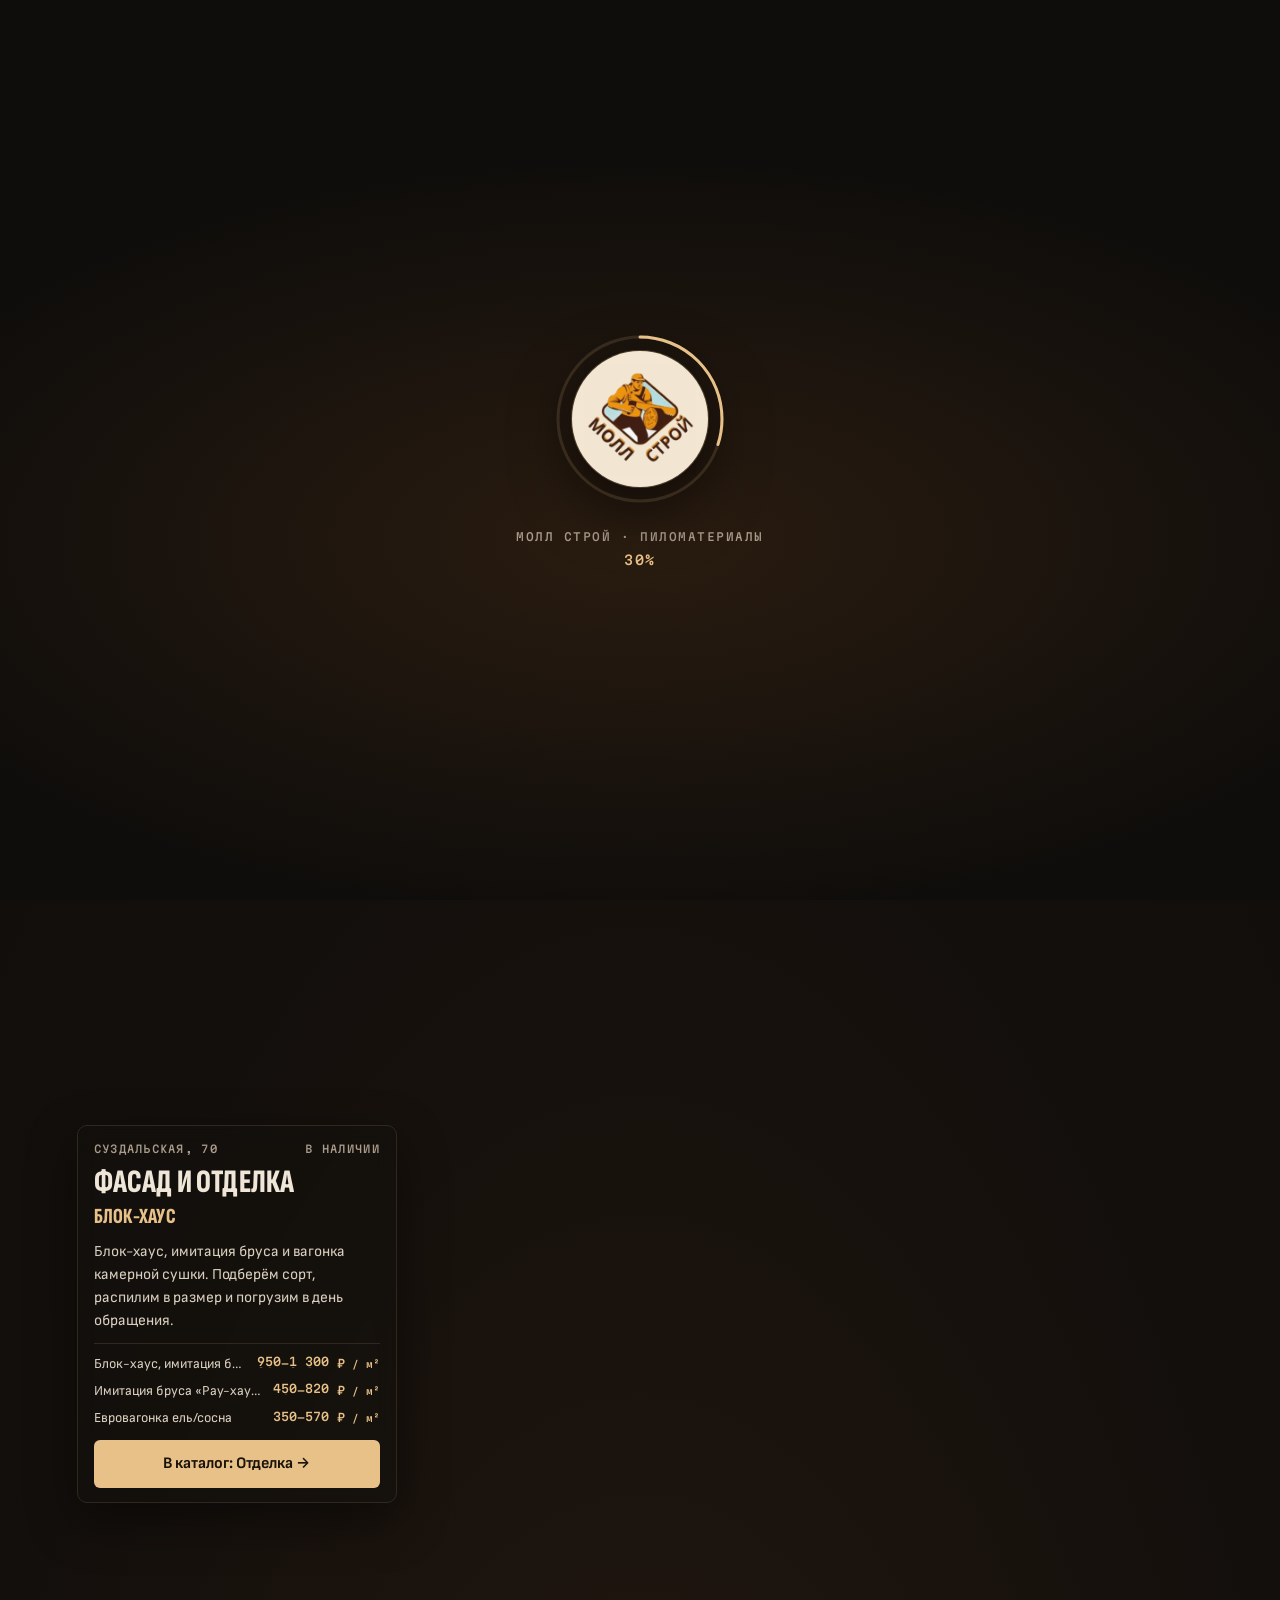
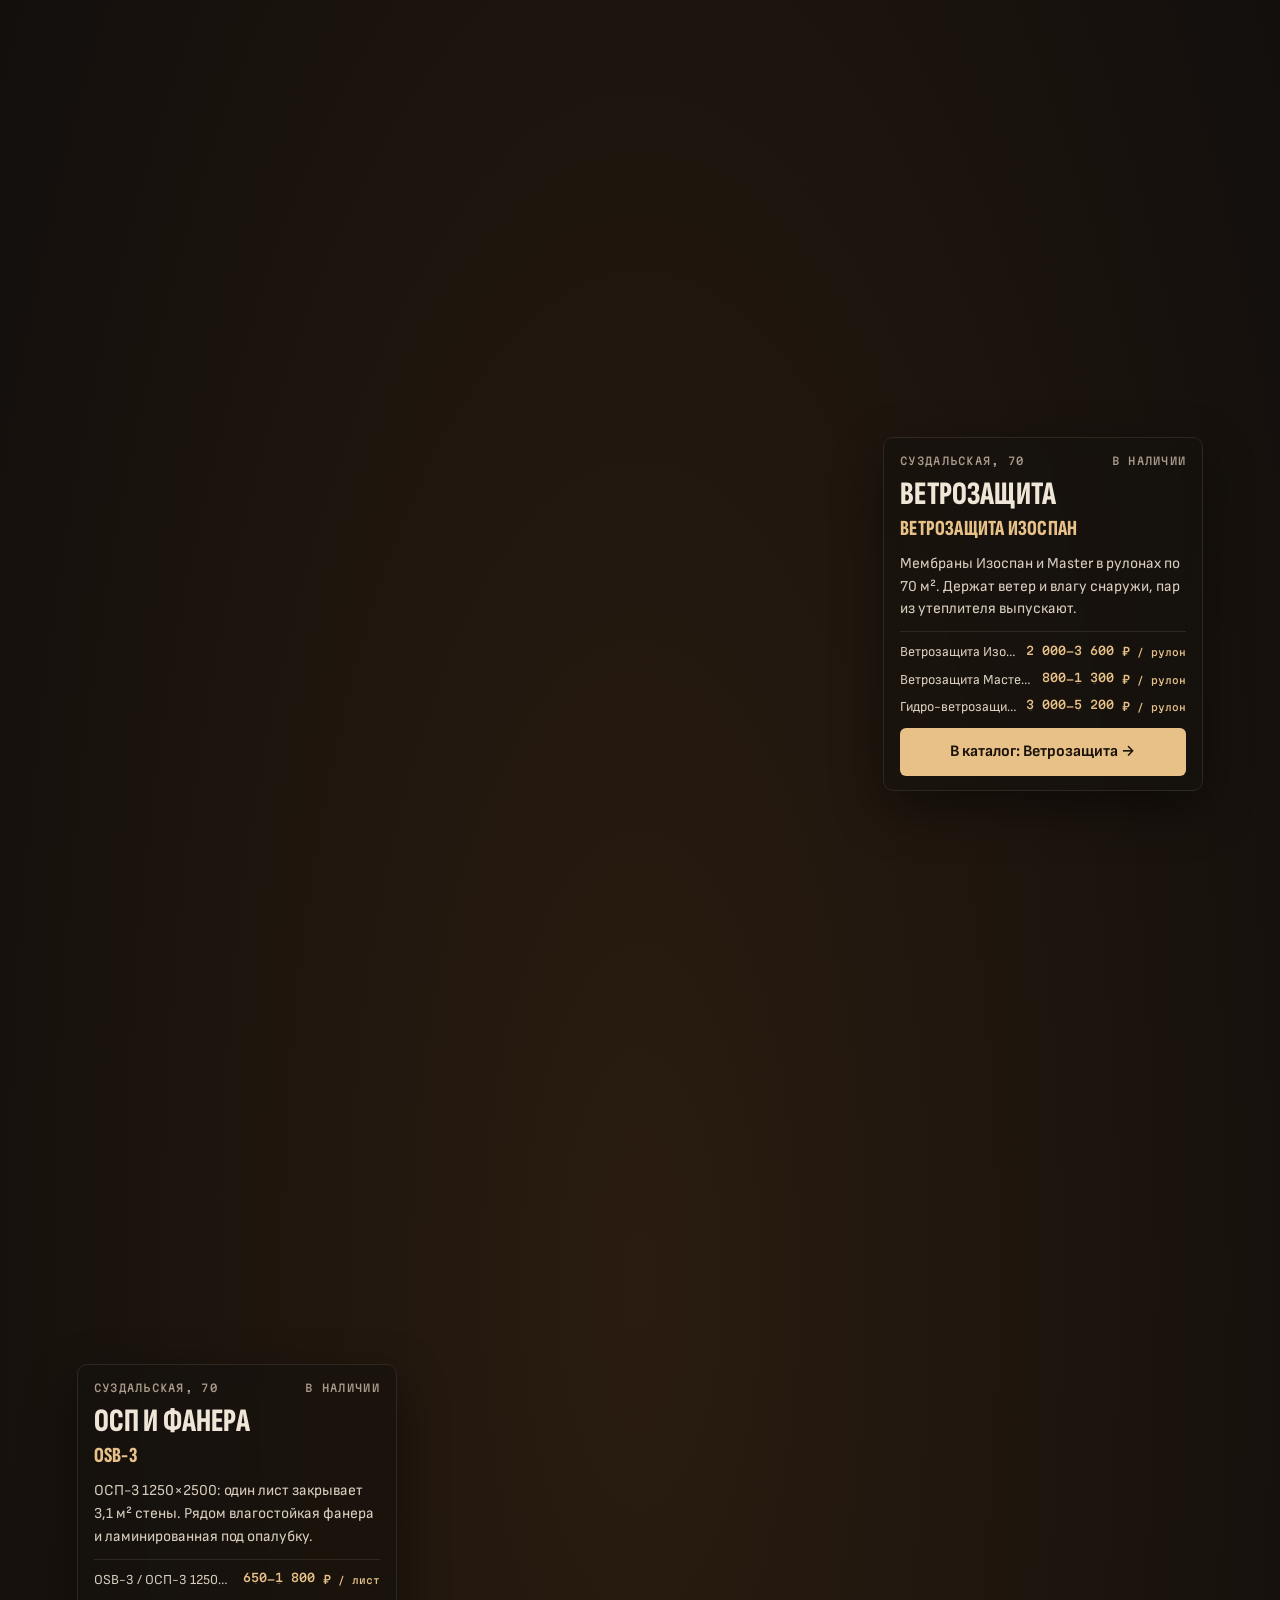
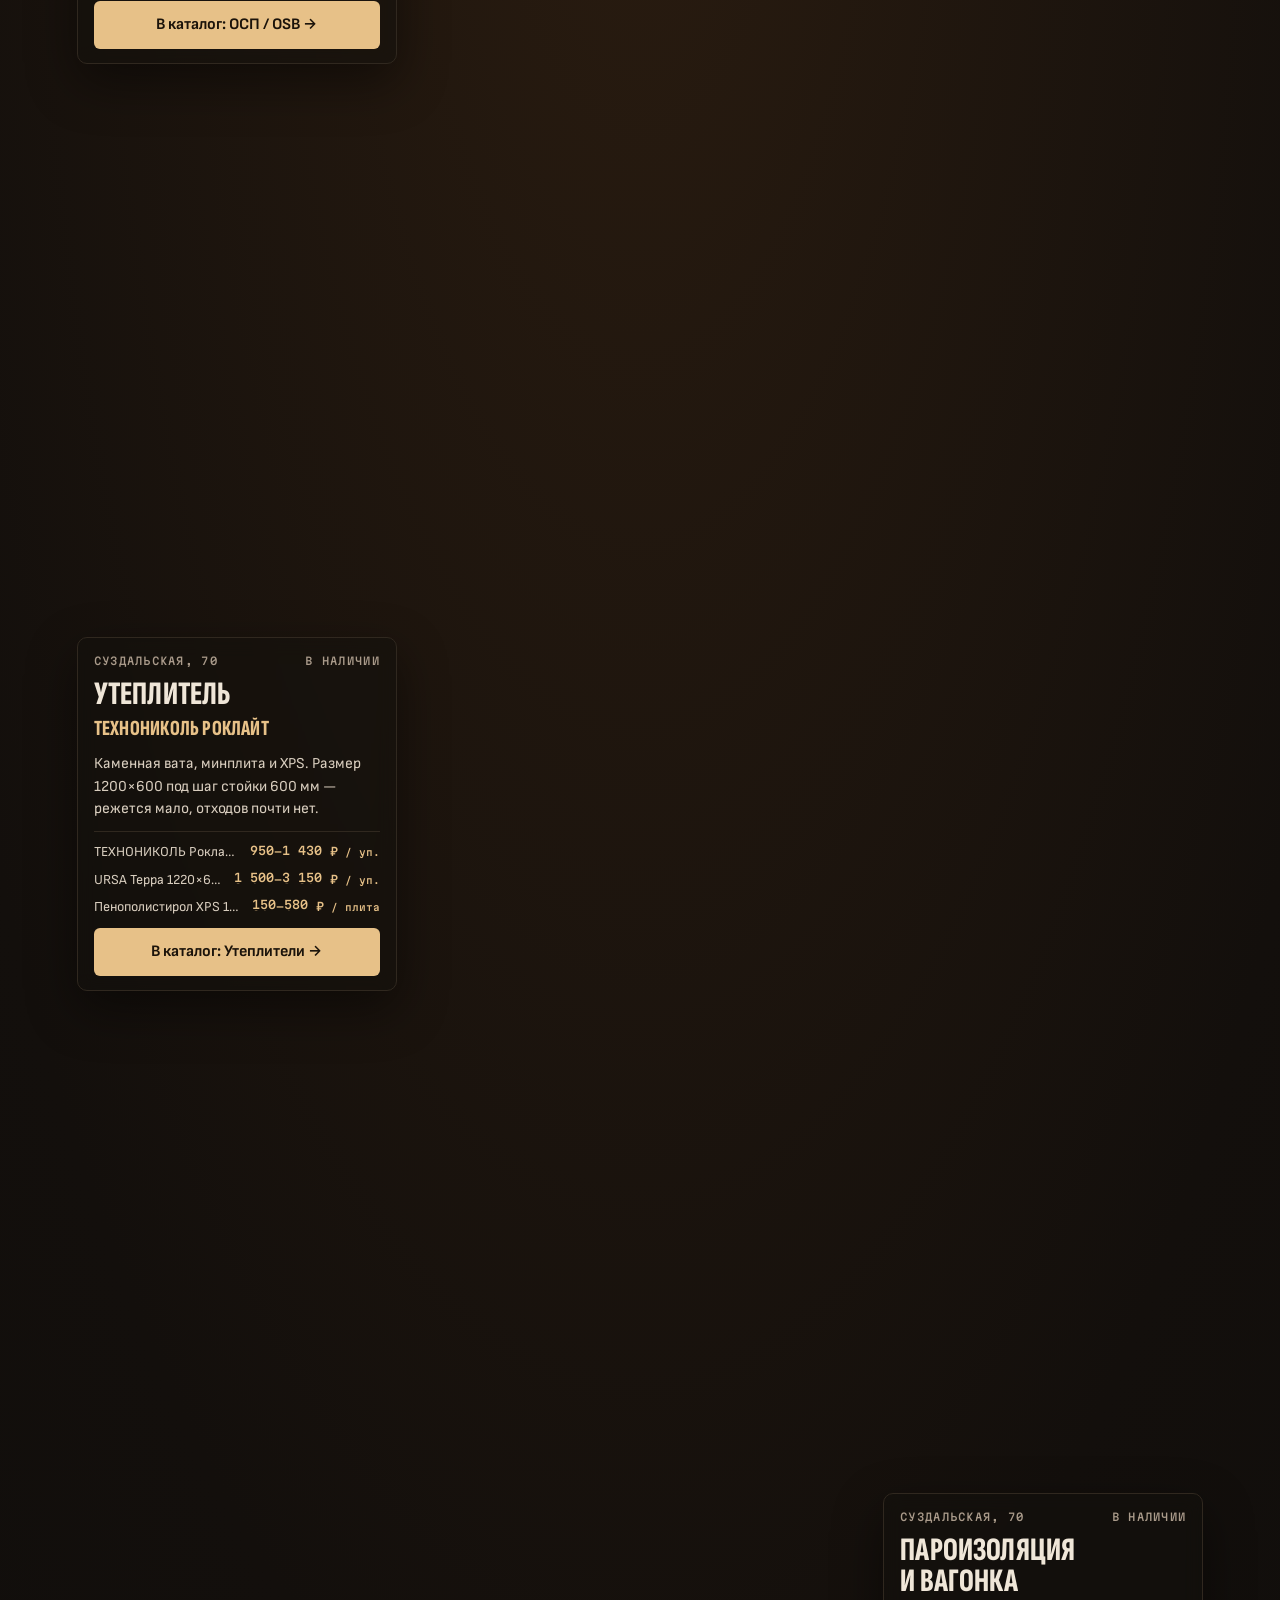
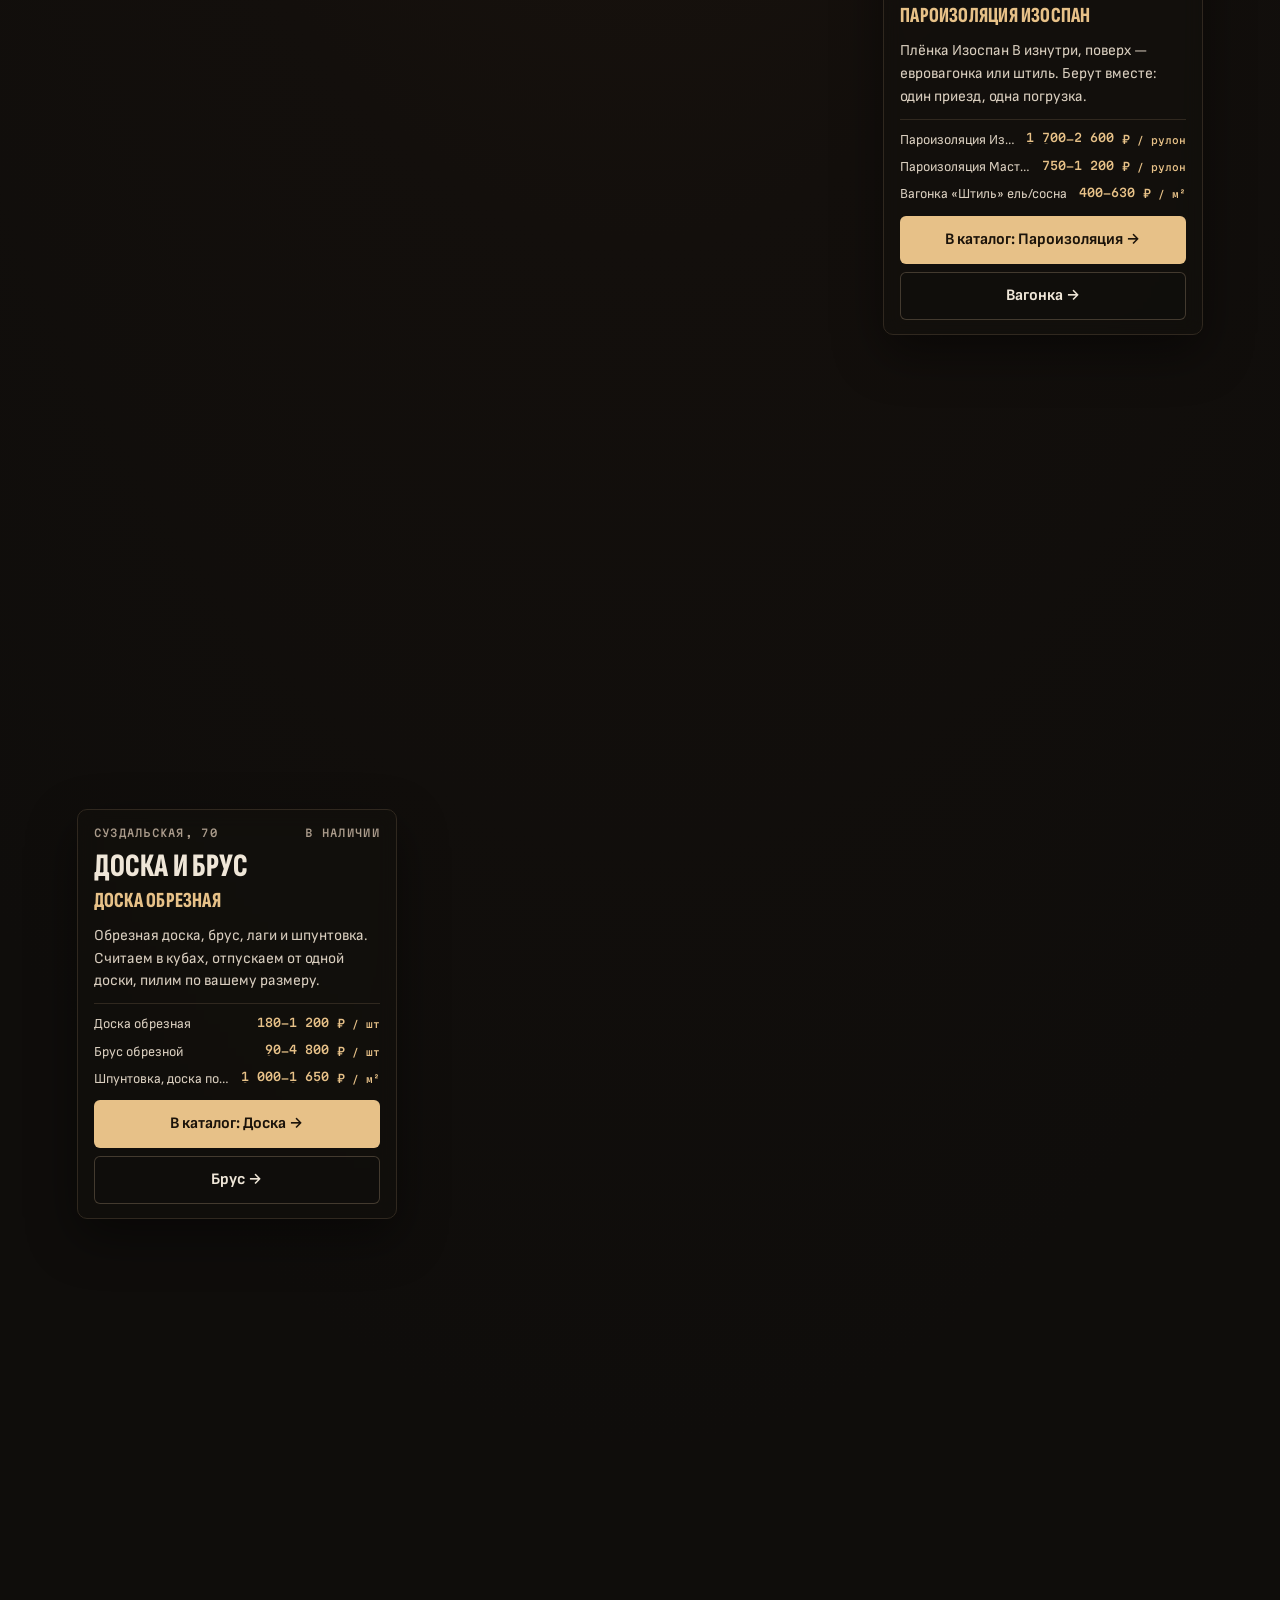
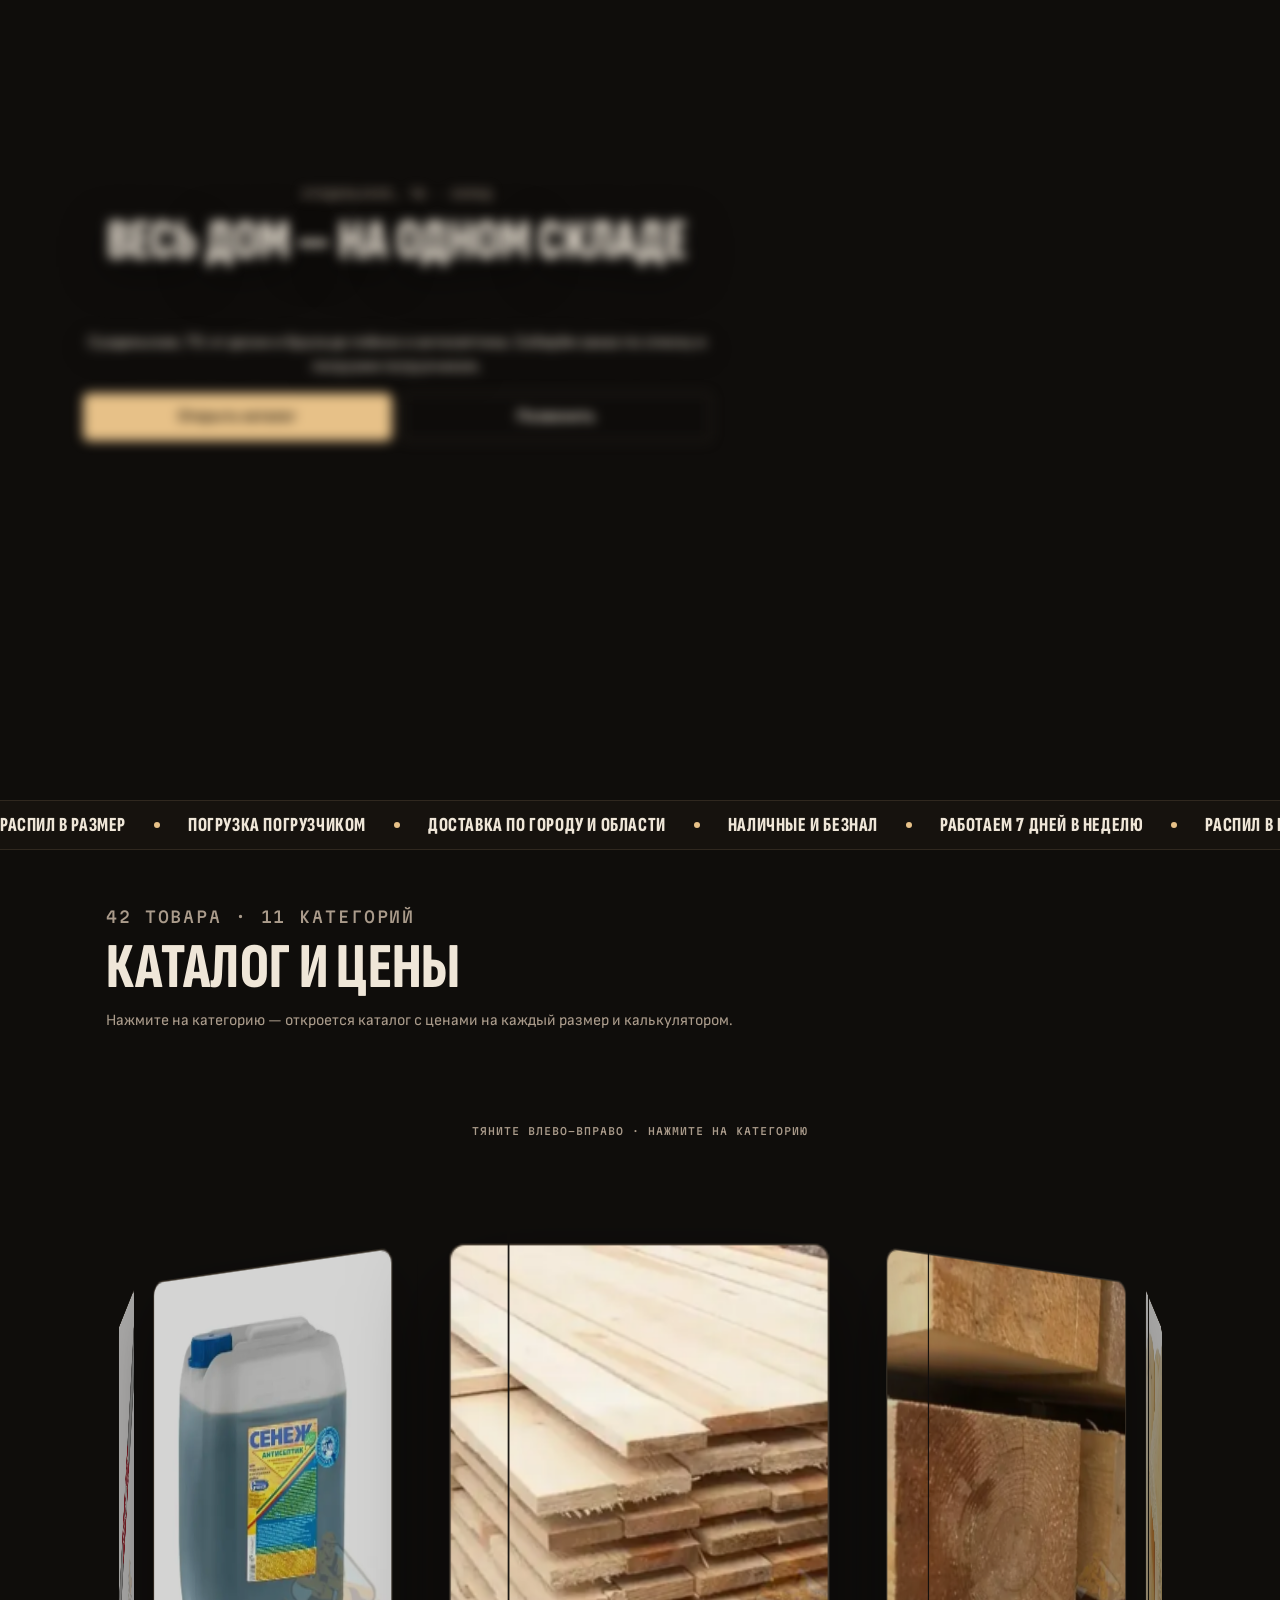
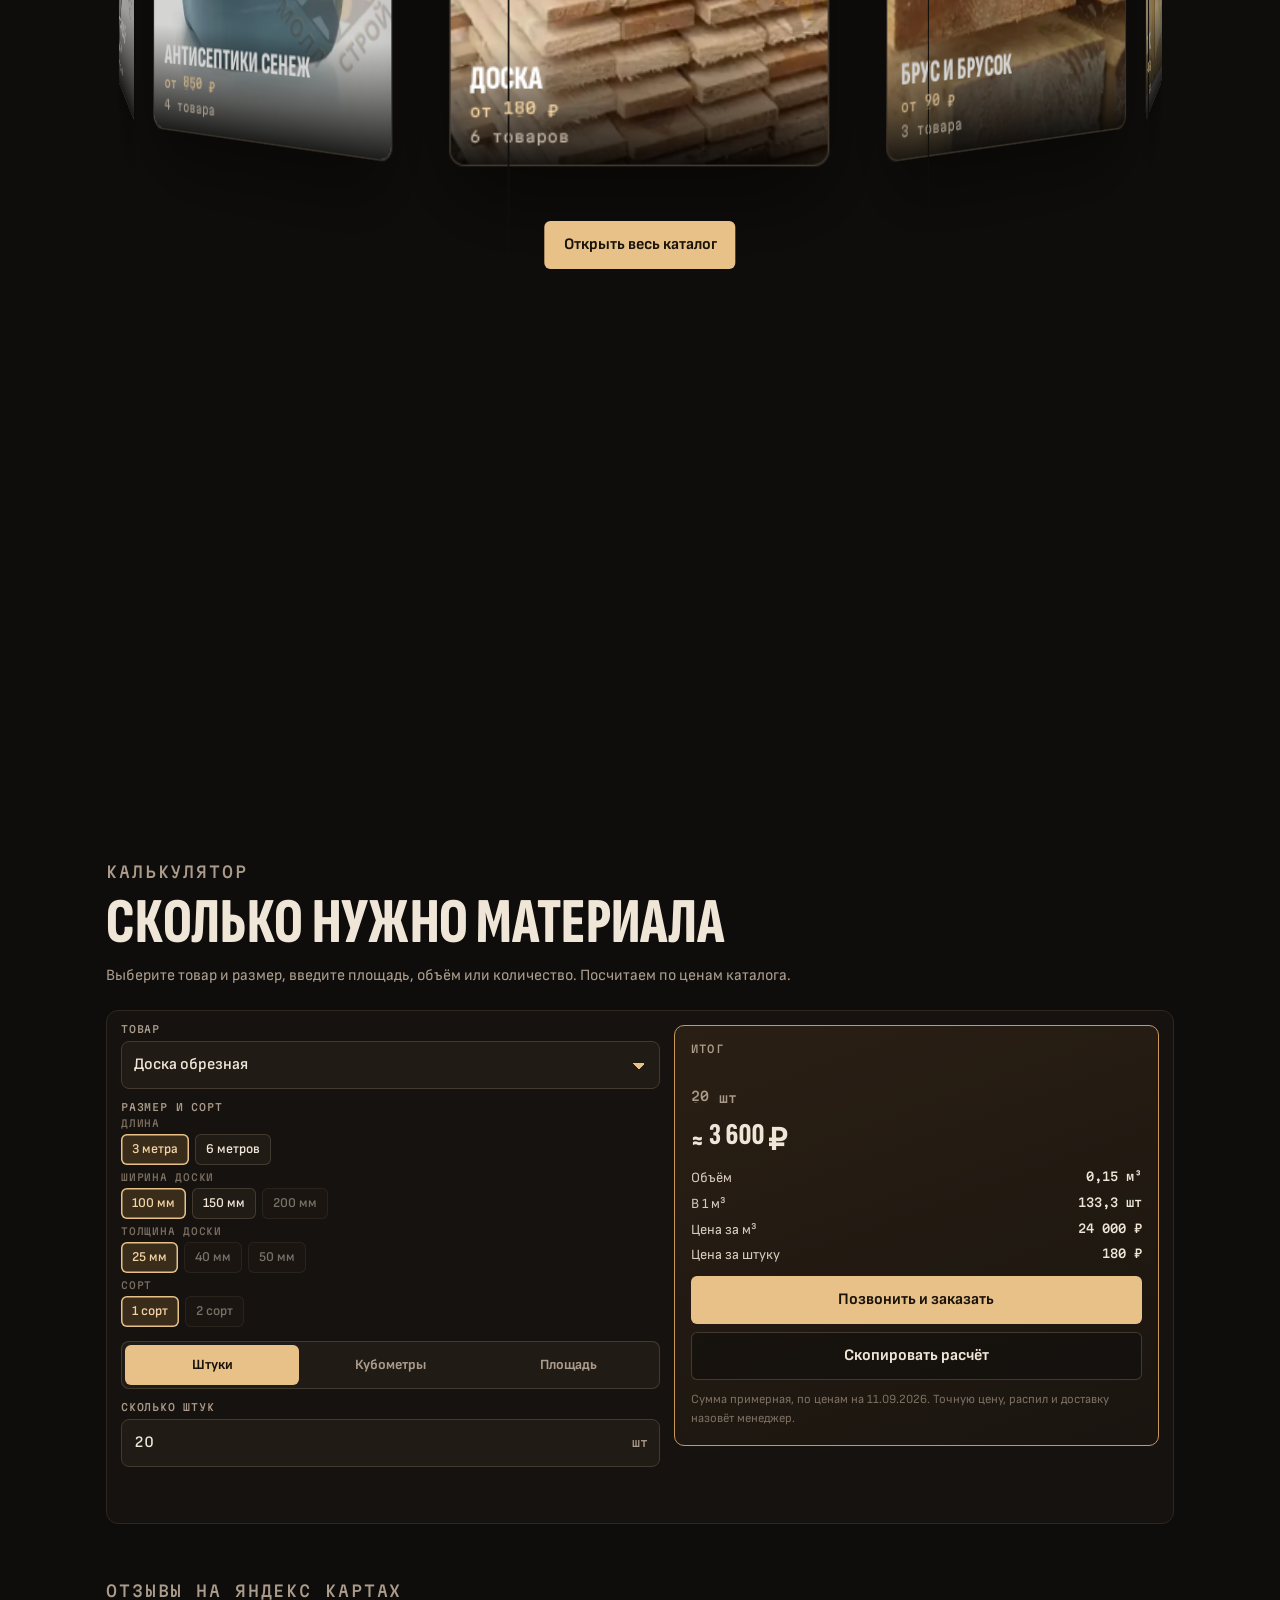
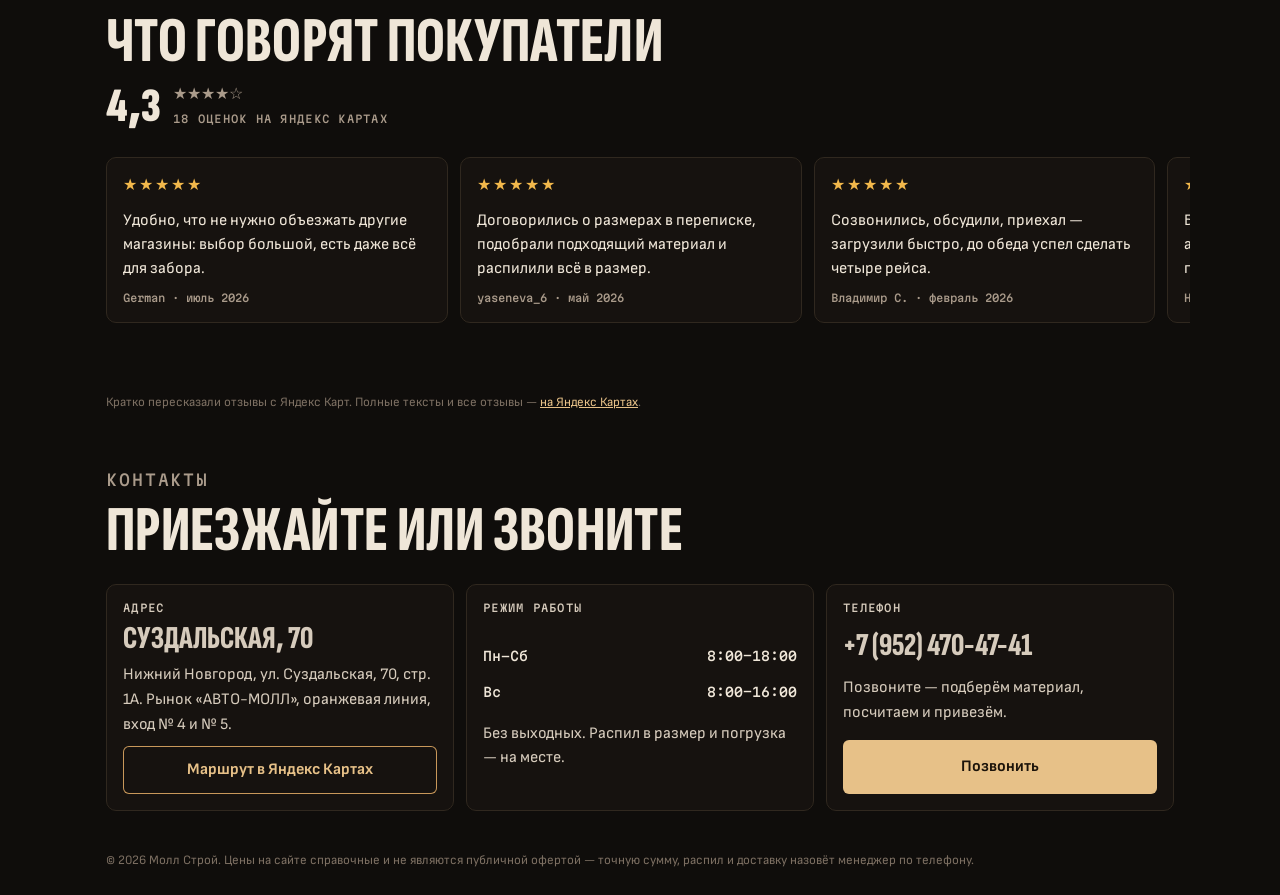
==== commit c56e0147: "Мобильная версия: компактные таблички, финал-заставка, кольцо тянется рукой - таблички вдвое компакт" ====
--- a/site/index.html
+++ b/site/index.html
@@ -106,7 +106,7 @@
 
   <section class="ring-sec" id="ringSec" aria-label="Категории каталога">
     <div class="ring-sticky">
-      <p class="ring-hint">Нажмите на категорию</p>
+      <p class="ring-hint">Тяните влево-вправо · нажмите на категорию</p>
       <div class="ring-stage" id="ringStage"><div class="ring" id="ring"></div></div>
       <a class="btn btn-primary ring-all" href="catalog.html">Открыть весь каталог</a>
     </div>
--- a/site/css/site.css
+++ b/site/css/site.css
@@ -12,8 +12,8 @@
 *{box-sizing:border-box}
 html{scroll-behavior:smooth;-webkit-text-size-adjust:100%}
 @media (prefers-reduced-motion:reduce){html{scroll-behavior:auto}}
-html{background:var(--ground)}
-body{margin:0;background:transparent;color:var(--text);font:16px/1.55 var(--body);-webkit-font-smoothing:antialiased;padding-bottom:calc(var(--dock) + var(--safe))}
+html{background:var(--ground);overflow-x:hidden;overscroll-behavior-x:none}
+body{margin:0;max-width:100%;overflow-x:hidden;background:transparent;color:var(--text);font:16px/1.55 var(--body);-webkit-font-smoothing:antialiased;padding-bottom:calc(var(--dock) + var(--safe))}
 body.loading{overflow:hidden}
 a{color:var(--pine)}
 img{max-width:100%;display:block}
@@ -34,7 +34,8 @@
 .btn svg{width:18px;height:18px;fill:currentColor}
 
 /* top bar */
-.topbar{position:fixed;top:0;left:0;right:0;z-index:40;height:56px;display:flex;align-items:center;justify-content:space-between;padding:0 12px 0 10px;
+.topbar{position:fixed;top:0;left:0;right:0;z-index:40;height:56px;display:flex;align-items:center;justify-content:space-between;gap:8px;
+  padding:0 max(12px,env(safe-area-inset-right)) 0 max(10px,env(safe-area-inset-left));
   background:linear-gradient(rgba(15,13,11,.85),rgba(15,13,11,0));transition:background .3s}
 .topbar.solid{background:rgba(15,13,11,.94);box-shadow:0 1px 0 var(--line)}
 .brand{display:flex;align-items:center;gap:10px;text-decoration:none;color:var(--text)}
@@ -43,14 +44,15 @@
 .brand-text{display:grid;line-height:1.1}
 .brand-text b{font:800 1.3rem/1 var(--display);letter-spacing:.02em;text-transform:uppercase}
 .brand-text small{font:400 .6rem/1.3 var(--mono);color:var(--muted);letter-spacing:.04em}
-.topnav{display:flex;gap:16px;margin-left:auto;margin-right:12px}
+.topnav{display:flex;gap:16px;margin-left:auto;margin-right:6px;min-width:0;overflow:hidden}
 .topnav a{position:relative;font:600 .9rem/1 var(--body);color:var(--text);text-decoration:none;padding:10px 0;white-space:nowrap}
 .topnav a:hover{color:var(--pine-2)}
 .topnav a[aria-current="page"]{color:var(--pine)}
 .topnav a[aria-current="page"]::after{content:"";position:absolute;left:0;right:0;bottom:3px;height:2px;border-radius:2px;background:var(--pine)}
-@media (max-width:599px){.brand-text{display:none}.topnav{gap:14px;margin-right:10px}}
-@media (max-width:349px){.topnav{gap:10px}.topnav a{font-size:.8rem}}
-.icon-btn{flex:none;width:44px;height:44px;border-radius:50%;display:grid;place-items:center;background:var(--pine);color:#1b130a}
+@media (max-width:599px){.brand-text{display:none}.topnav{gap:13px;margin-right:4px}.topnav a{font-size:.86rem}}
+@media (max-width:399px){.topnav{gap:10px}.topnav a{font-size:.8rem}}
+@media (max-width:339px){.topnav{gap:8px}.topnav a{font-size:.74rem}}
+.icon-btn{flex:0 0 44px;width:44px;height:44px;border-radius:50%;display:grid;place-items:center;background:var(--pine);color:#1b130a}
 .icon-btn svg{width:20px;height:20px;fill:currentColor}
 
 /* ---------- stage ---------- */
@@ -111,12 +113,32 @@
 .scard .rows div span:first-child{min-width:0;overflow:hidden;text-overflow:ellipsis;white-space:nowrap;color:#d8cdbe}
 .scard .rows div span:last-child{flex:none;font:500 .72rem/1.6 var(--mono);color:var(--pine);white-space:nowrap}
 .scard .acts{display:grid;gap:8px}
-.step-final{min-height:115vh;min-height:115svh;padding-bottom:calc(var(--dock) + var(--safe) + 15svh)}
+.step-final{min-height:100vh;min-height:100svh}
 .step-final .scard .acts{grid-template-columns:1fr 1fr}
 
 
+
+/* ---------- телефон: плашки вдвое компактнее и все на одной линии у низа ---------- */
+@media (max-width:899px){
+  .step{align-items:flex-end;padding-bottom:calc(var(--dock) + var(--safe) + 16px)}
+  .anim .scard{transform:translate3d(0,38px,0) scale(.99)}   /* выходит снизу, без наклона в сторону */
+  .scard{padding:12px 12px 10px;gap:7px}
+  .scard .top .eyebrow{font-size:.56rem}
+  .scard h2{font-size:1.45rem}
+  .scard .morph{height:1.2em;font-size:1.02rem;margin:-3px 0 0}
+  .scard > p{font-size:.86rem;line-height:1.45}
+  .scard .rows{gap:4px;padding-top:8px}
+  .scard .rows div{font-size:.78rem}
+  .scard .rows div span:last-child{font-size:.64rem}
+  .scard .acts .btn{min-height:42px;font-size:.92rem}
+  .slate{gap:10px;max-width:100%}
+  .slate h2{font-size:clamp(1.9rem,min(10vw,7vh),3rem)}
+  .slate .morph{height:1.3em;font-size:1.1rem}
+  .slate > p{font-size:.88rem}
+}
+
 /* ---------- финал: заставка вместо плашки ---------- */
-.step-final{align-items:center;justify-content:center}
+.step-final{justify-content:center}
 .slate{background:none;border:0;box-shadow:none;backdrop-filter:none;-webkit-backdrop-filter:none;
   padding:0 6px;width:auto;max-width:32rem;justify-items:center;text-align:center;gap:14px}
 .anim .slate{opacity:1;transform:none}
@@ -140,7 +162,7 @@
   .slate .eyebrow,.slate h2 span,.slate .morph,.slate > p,.slate .acts{transform:none;filter:none}
 }
 /* ---------- perks ---------- */
-.perks{border-top:1px solid var(--line);border-bottom:1px solid var(--line);overflow:hidden;background:rgba(24,20,16,.86);backdrop-filter:blur(6px);-webkit-backdrop-filter:blur(6px)}
+.perks{max-width:100%;border-top:1px solid var(--line);border-bottom:1px solid var(--line);overflow:hidden;background:rgba(24,20,16,.86);backdrop-filter:blur(6px);-webkit-backdrop-filter:blur(6px)}
 .perks ul{list-style:none;margin:0;padding:14px 0;display:flex;gap:28px;white-space:nowrap;width:max-content;animation:marquee 26s linear infinite}
 .perks li{font:800 1.25rem/1 var(--display);text-transform:uppercase;letter-spacing:.03em;display:flex;align-items:center;gap:28px;color:var(--text)}
 .perks li::after{content:"";width:6px;height:6px;border-radius:50%;background:var(--pine)}
@@ -154,10 +176,11 @@
 .sec-head p{color:var(--muted);font-size:.98rem}
 
 /* ---------- circular gallery (port of 21st.dev CircularGallery) ---------- */
-.ring-sec{position:relative;height:240vh}
+.ring-sec{position:relative;height:150vh}
 .ring-sticky{position:sticky;top:0;height:100vh;height:100svh;overflow:hidden;display:grid;place-items:center}
 .ring-hint{position:absolute;top:70px;left:0;right:0;text-align:center;font:500 .62rem/1.4 var(--mono);letter-spacing:.1em;text-transform:uppercase;color:var(--muted);z-index:2;padding:0 20px}
-.ring-stage{position:relative;width:100%;height:100%;perspective:1300px}
+.ring-stage{position:relative;width:100%;height:100%;perspective:1300px;touch-action:pan-y;cursor:grab;user-select:none}
+.ring-stage.dragging{cursor:grabbing}
 .ring{position:absolute;inset:0;transform-style:preserve-3d;will-change:transform}
 .ring-item{position:absolute;left:50%;top:50%;width:176px;height:246px;margin:-123px 0 0 -88px;transform-style:preserve-3d;backface-visibility:hidden;-webkit-backface-visibility:hidden}
 .ring-card{position:relative;width:100%;height:100%;border-radius:10px;overflow:hidden;background:var(--panel-2);border:1px solid var(--line-2);box-shadow:0 24px 60px rgba(0,0,0,.55);display:block;text-decoration:none;color:#fff}
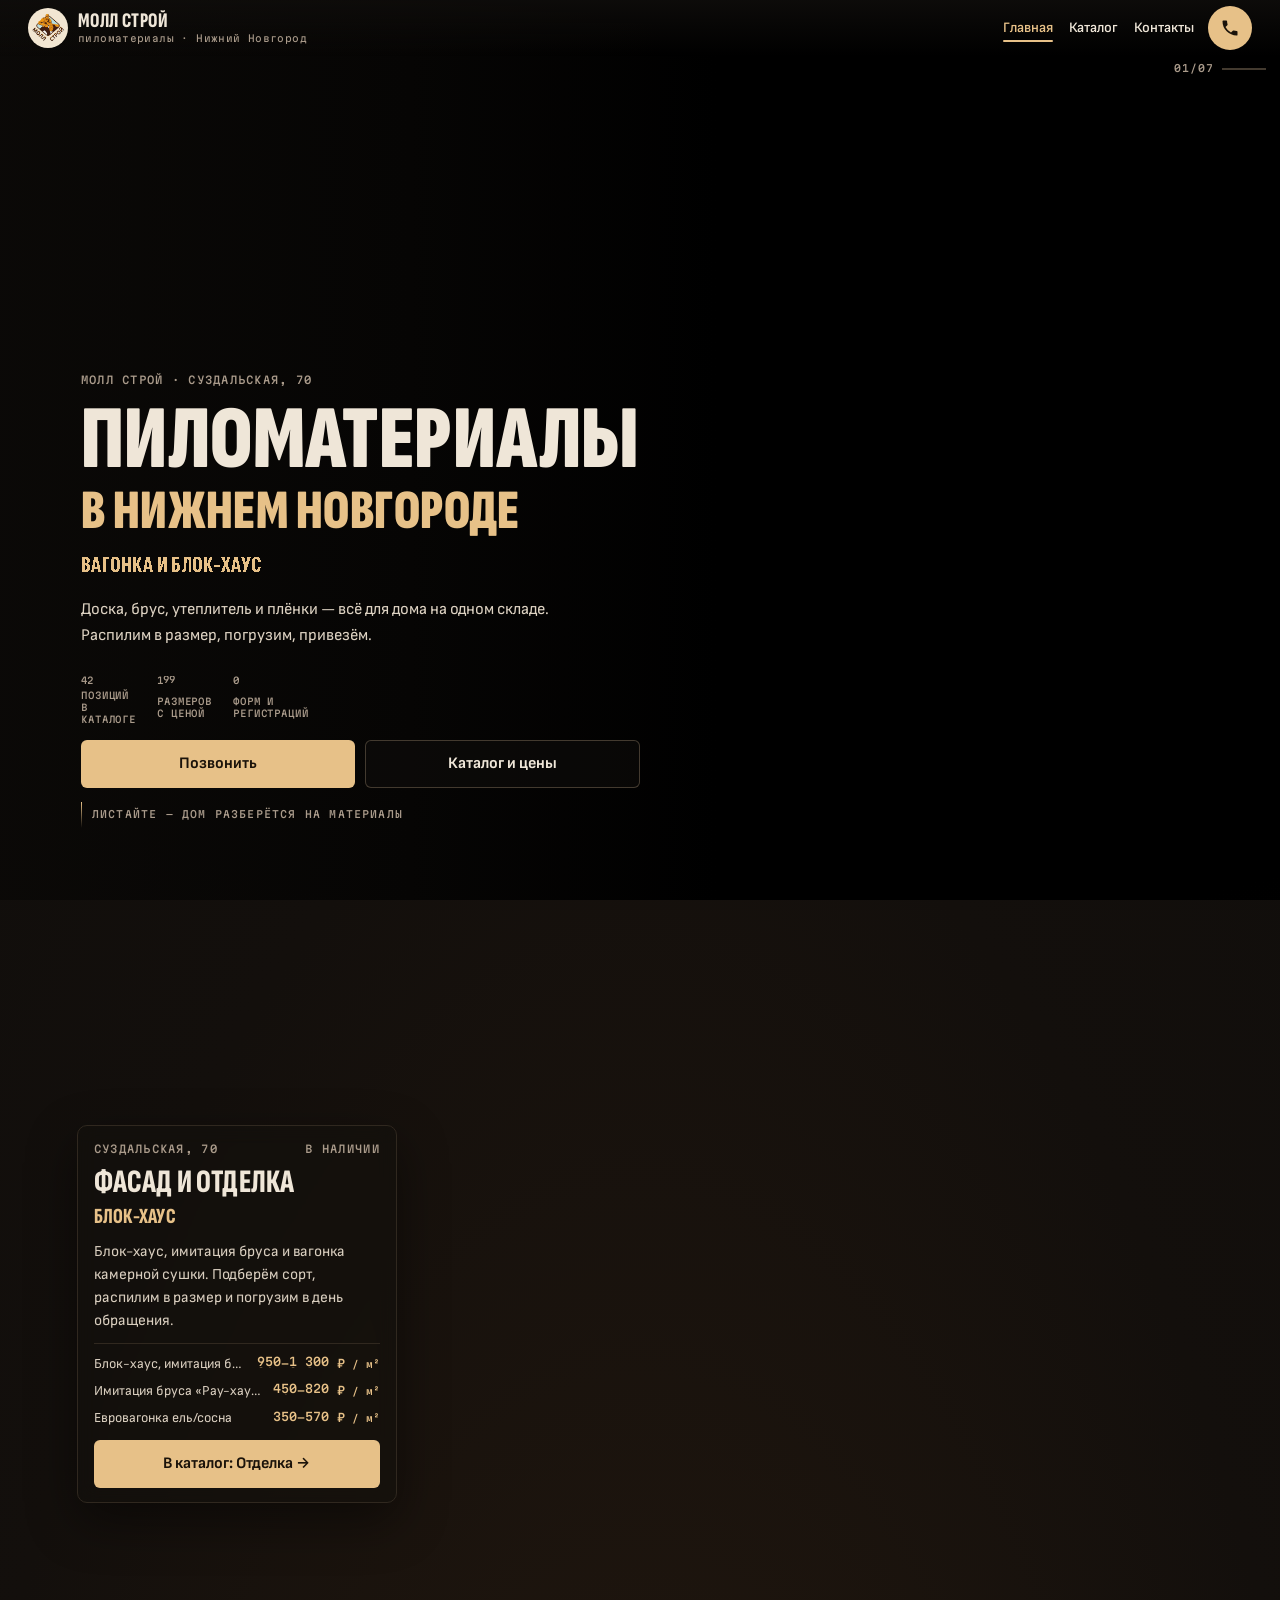
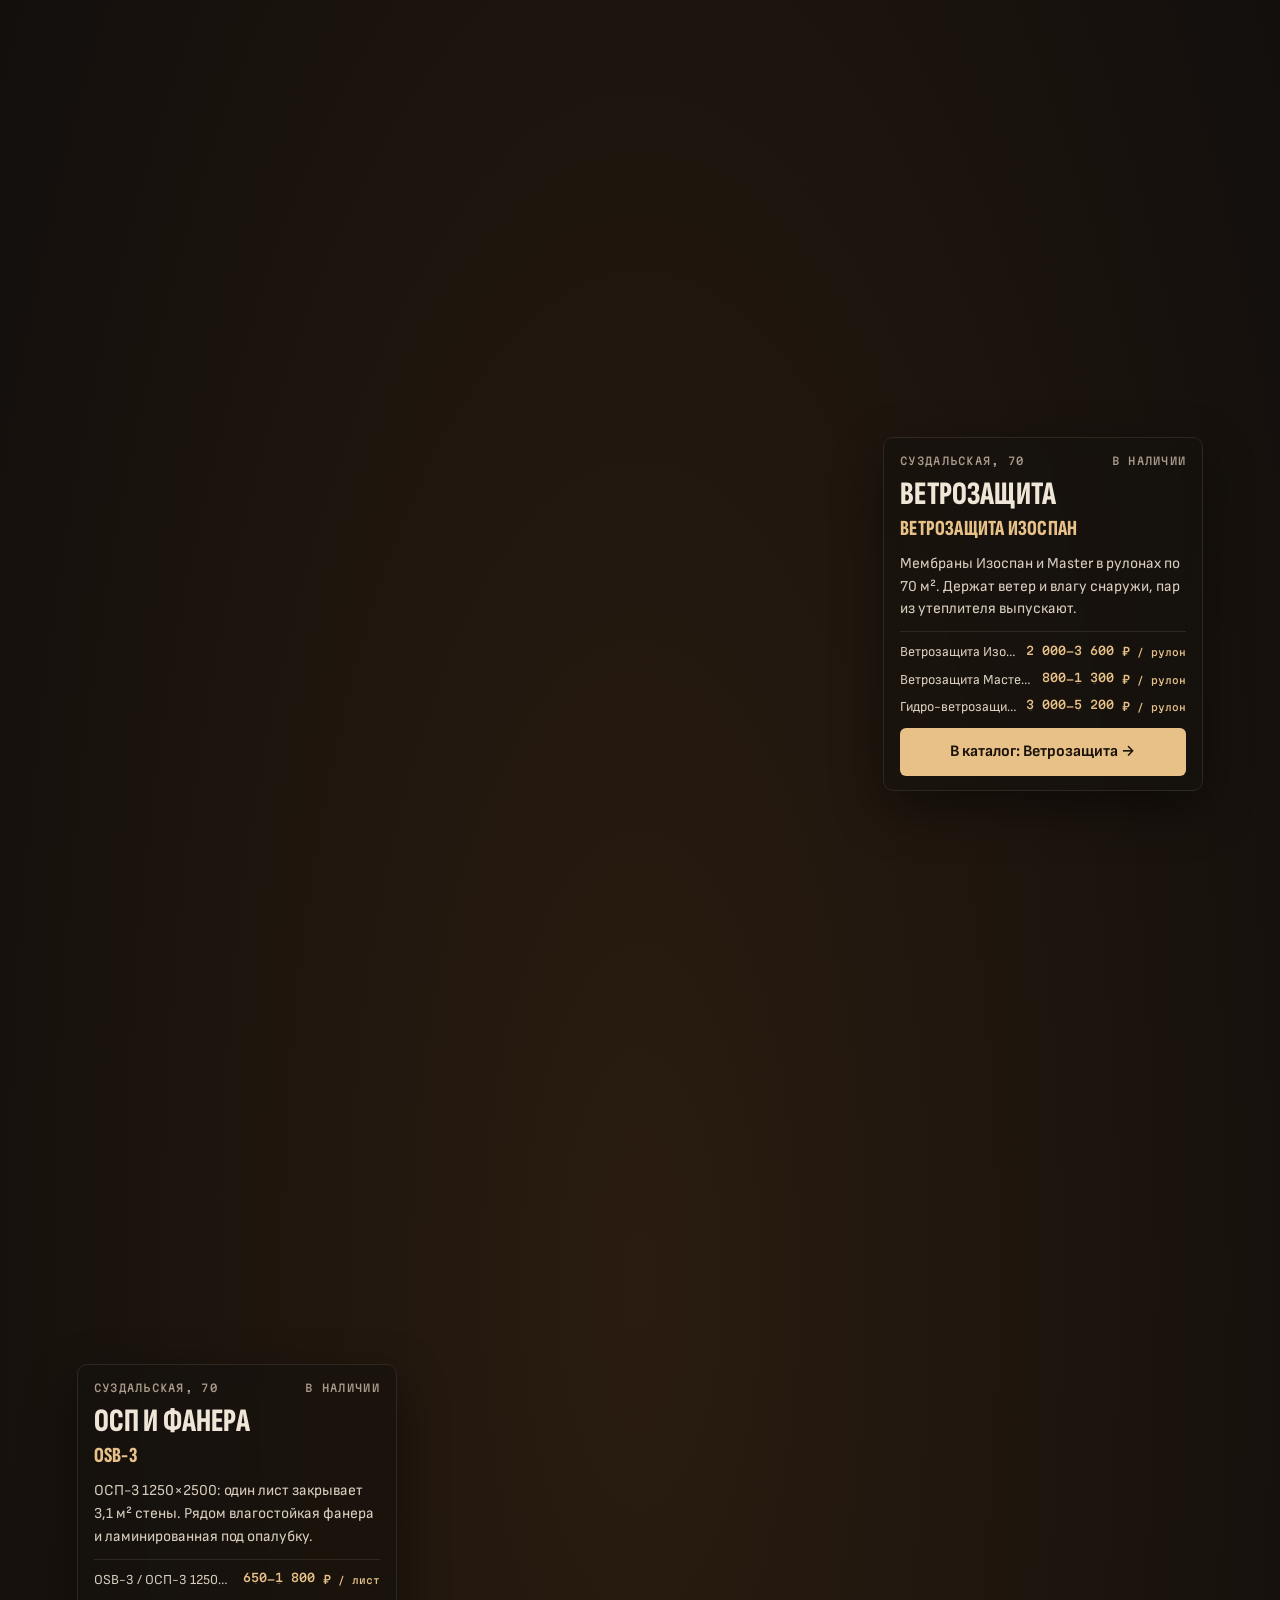
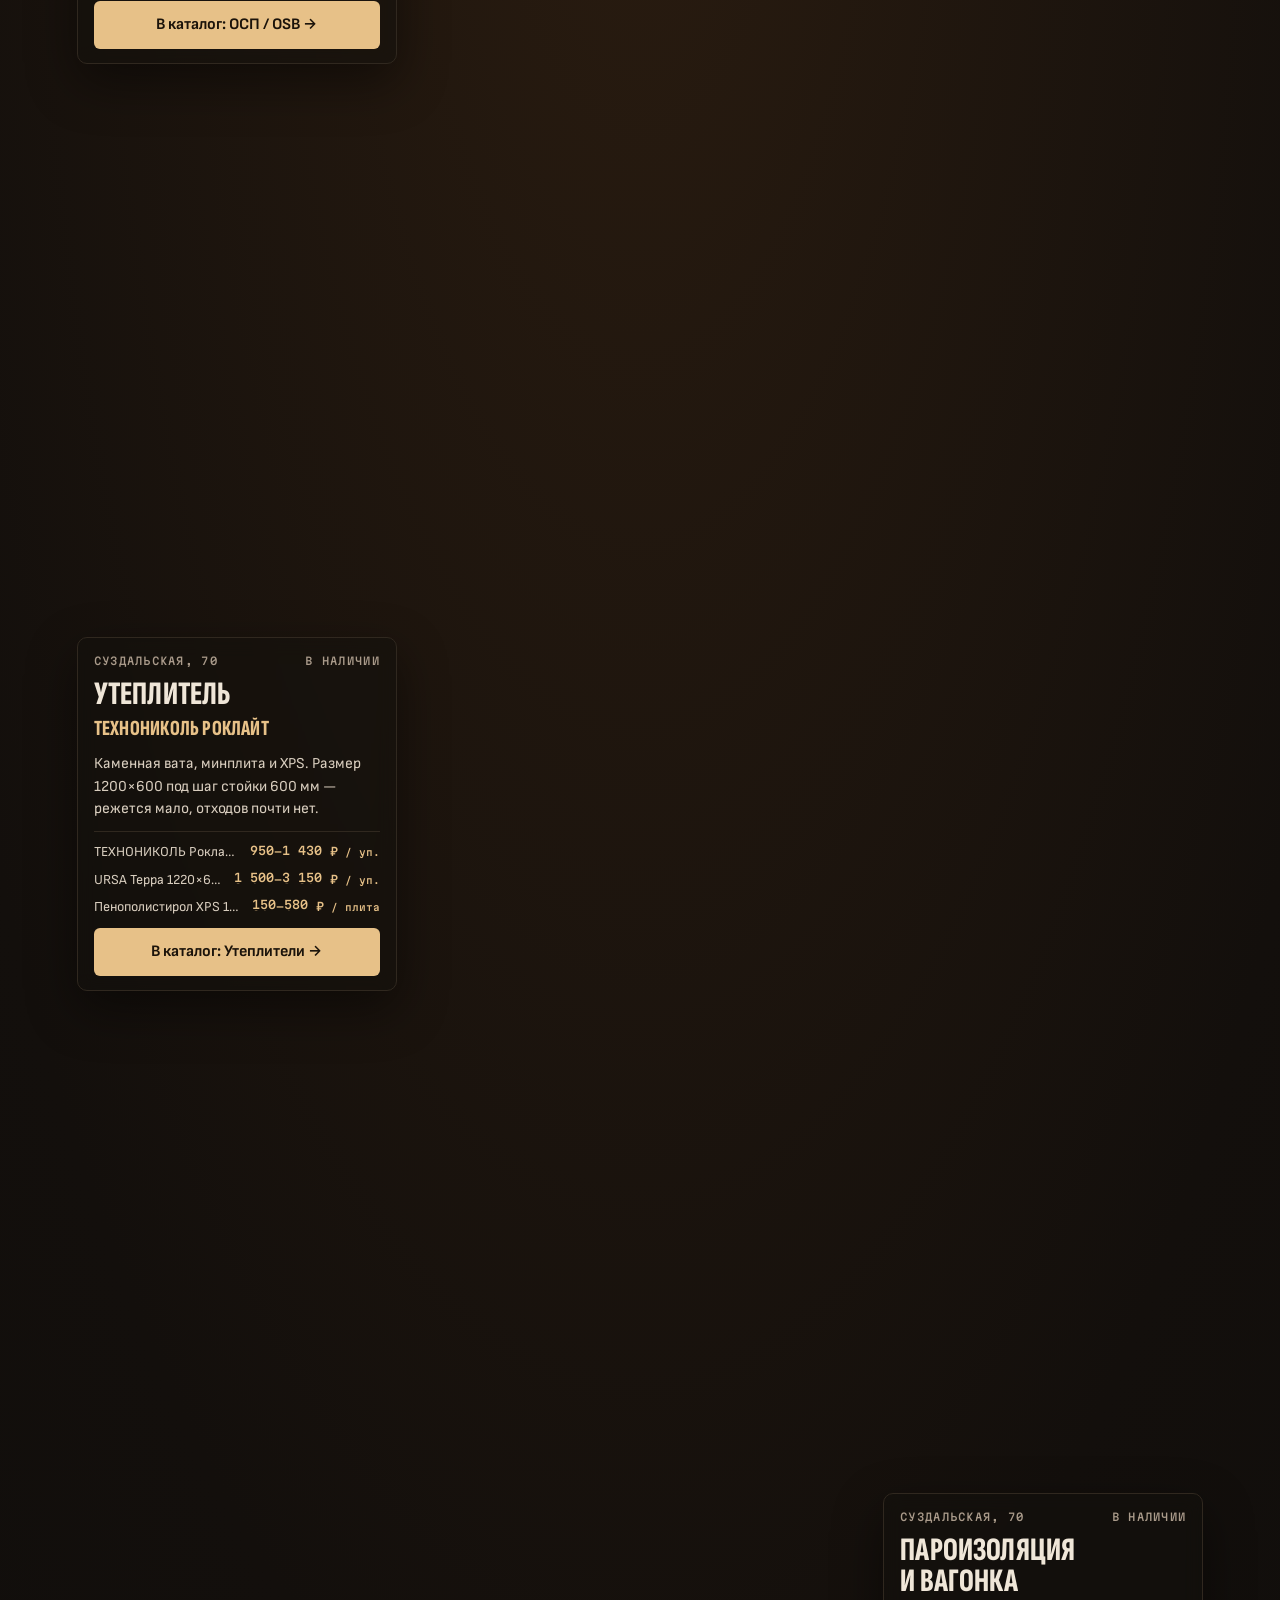
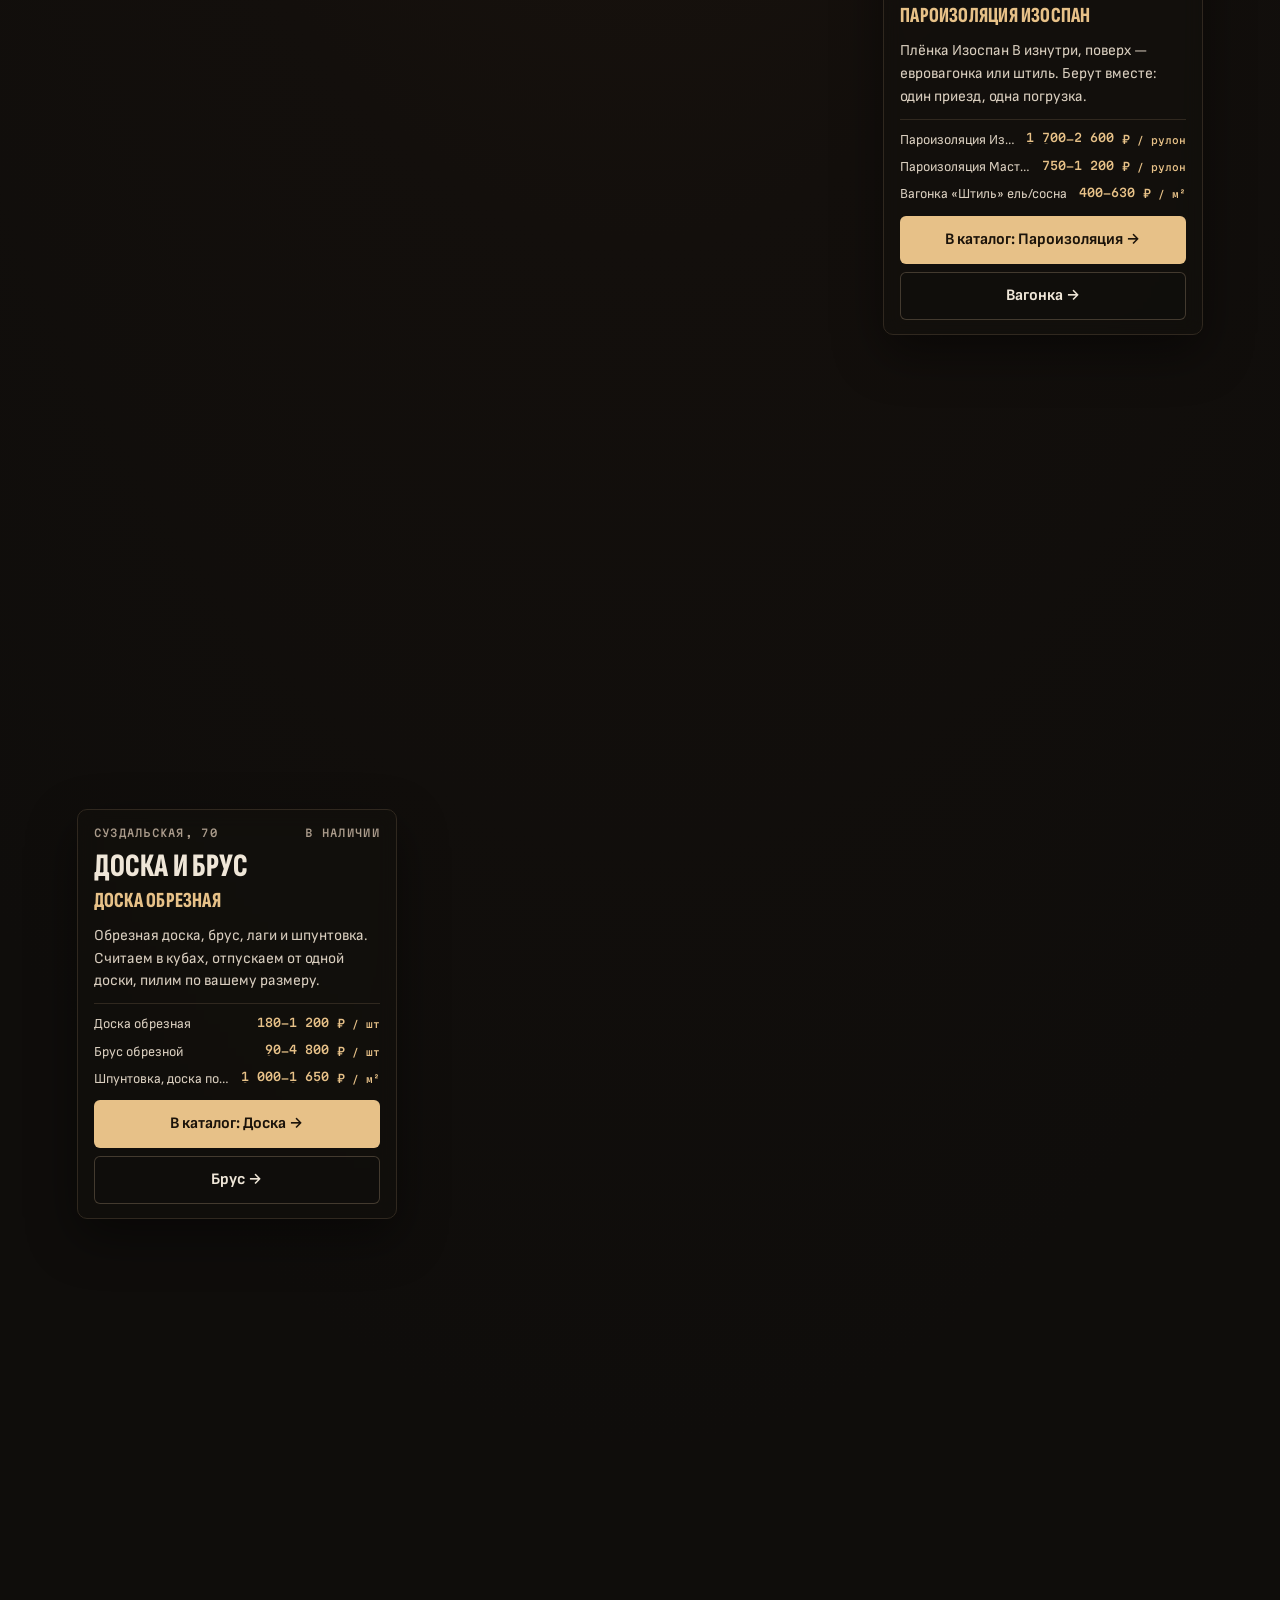
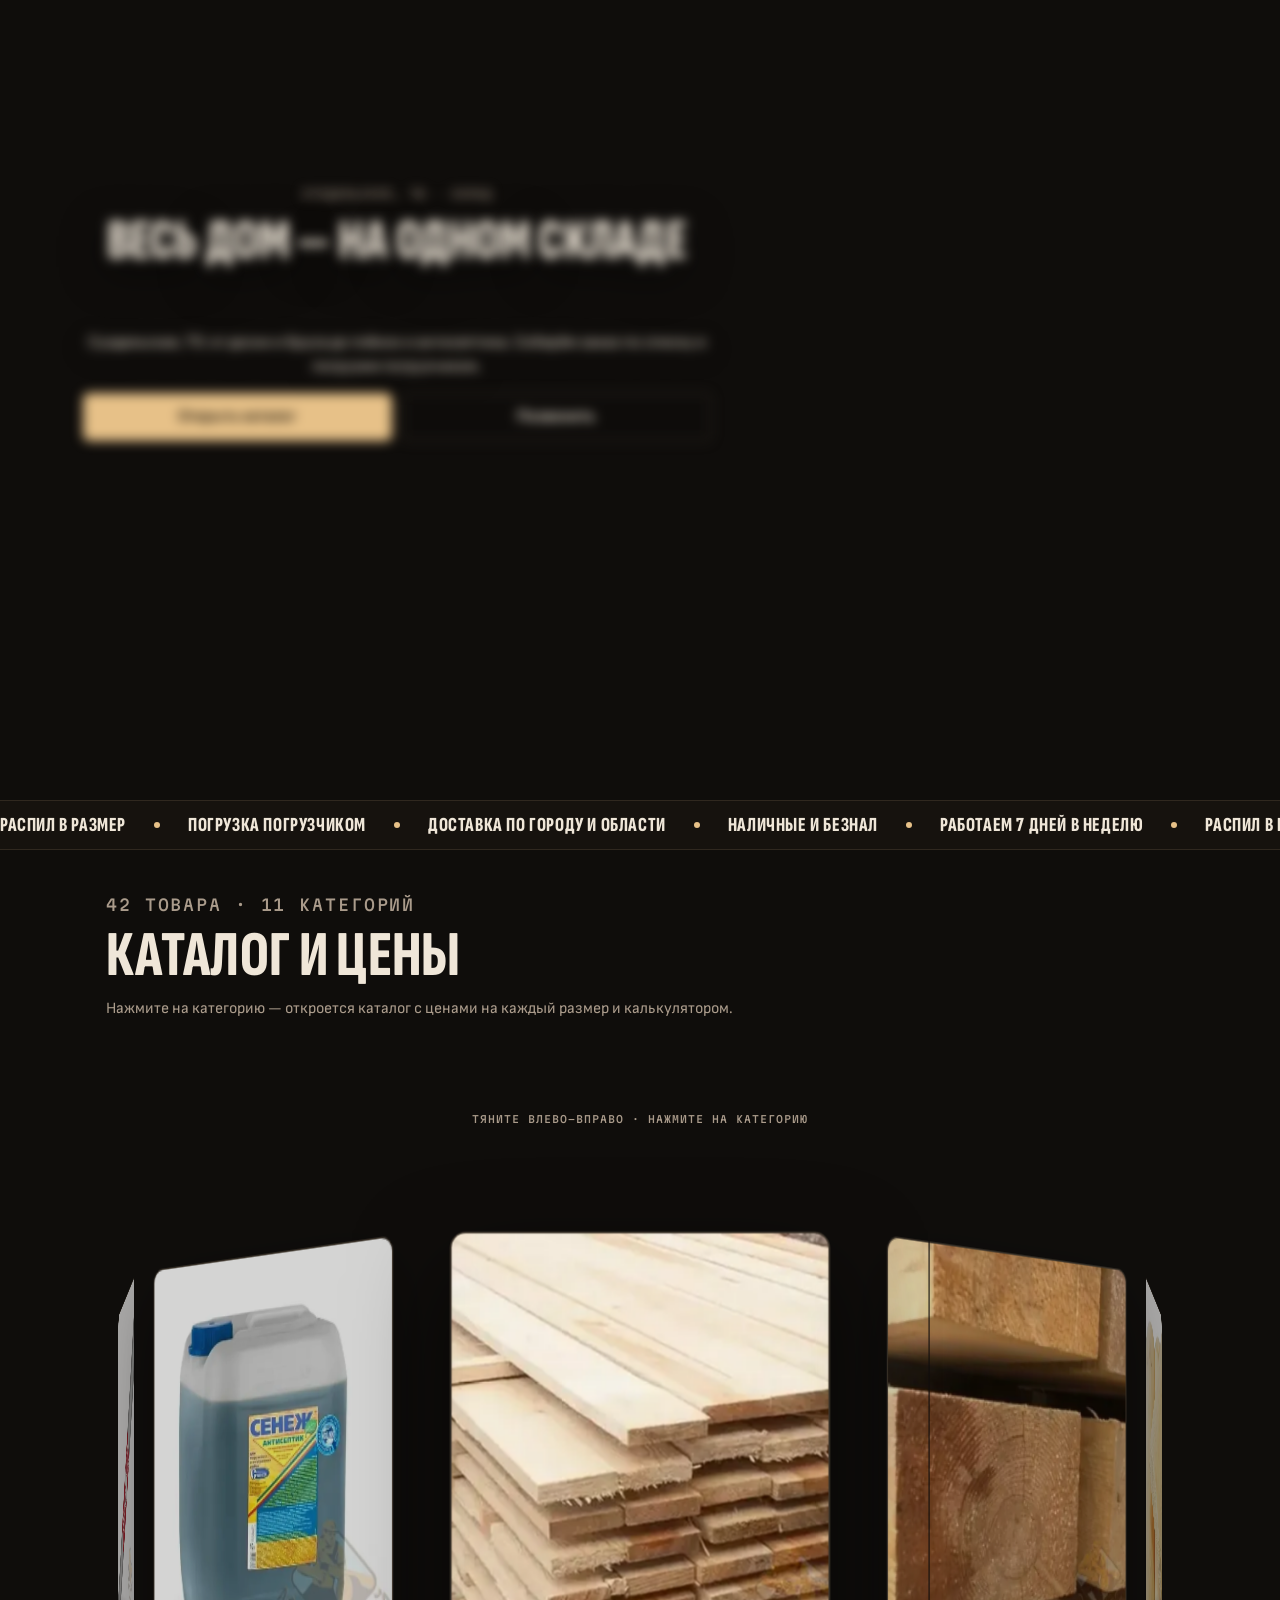
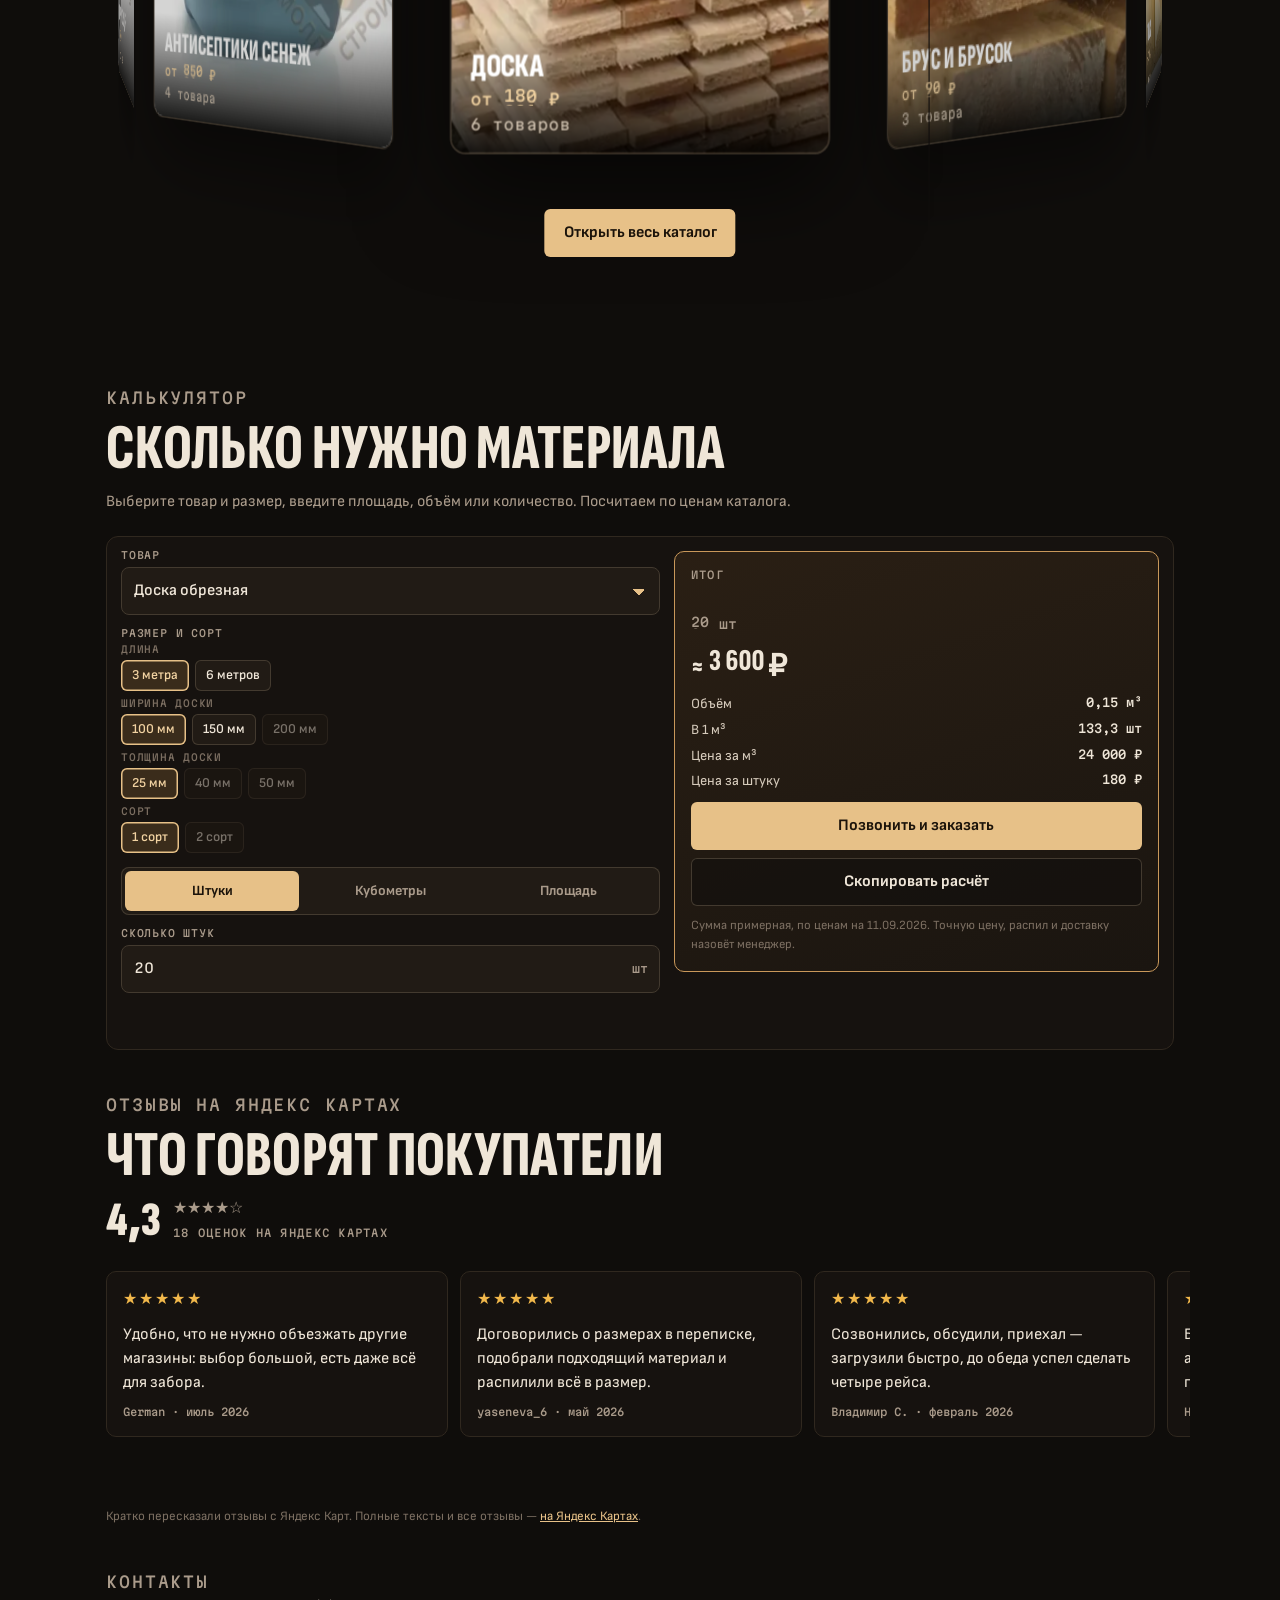
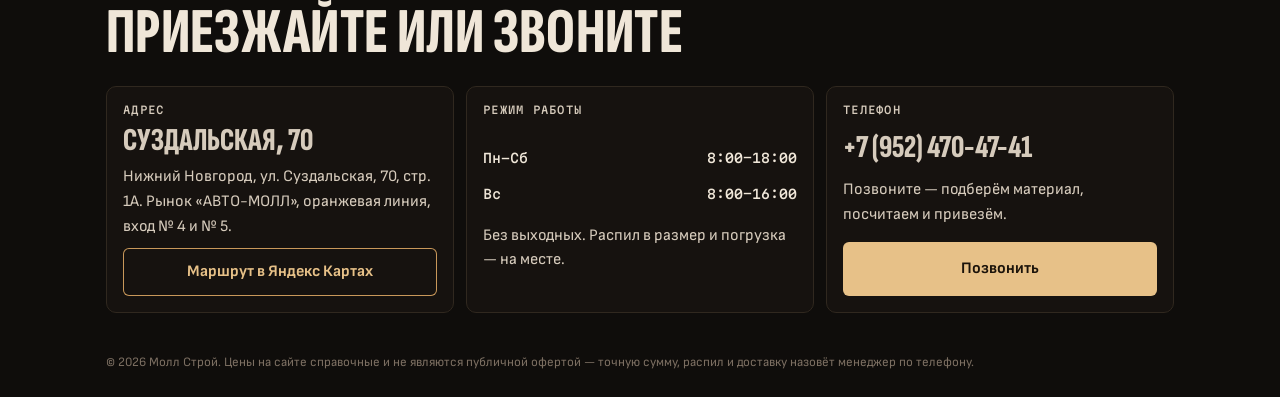
==== commit 00f12ca4: "Скролл-видео на кадрах вместо перемотки mp4 — работает везде Ролик разложен на кадры (assets/seq9 — " ====
--- a/site/index.html
+++ b/site/index.html
@@ -11,8 +11,8 @@
 <meta property="og:description" content="Весь дом на одном складе: доска, брус, утеплитель, плёнки. Цены и калькулятор.">
 <meta property="og:image" content="assets/logo.png">
 <link rel="preload" href="assets/logo.webp" as="image">
-<link rel="preload" href="assets/film-9x16.jpg" as="image" media="(max-width: 899px)">
-<link rel="preload" href="assets/film-16x9.jpg" as="image" media="(min-width: 900px)">
+<link rel="preload" href="assets/seq9/001.jpg" as="image" media="(max-width: 899px)">
+<link rel="preload" href="assets/seq16/001.jpg" as="image" media="(min-width: 900px)">
 <link rel="preconnect" href="https://fonts.googleapis.com">
 <link rel="preconnect" href="https://fonts.gstatic.com" crossorigin>
 <link rel="stylesheet" href="https://fonts.googleapis.com/css2?family=Sofia+Sans+Extra+Condensed:wght@700;800;900&family=Sofia+Sans:wght@400;500;600;700&family=Martian+Mono:wght@400;500&display=swap">
@@ -67,7 +67,7 @@
 <main id="top">
   <section class="stage" id="stage" aria-label="Дом разбирается на материалы из каталога">
     <div class="stage-sticky" id="stageSticky">
-      <video id="film" class="film" aria-hidden="true" muted playsinline preload="auto" disablepictureinpicture poster="assets/film-9x16.jpg"></video>
+      <div id="film" class="film" aria-hidden="true"></div><!-- js/film.js подменяет на canvas со кадрами ролика -->
       <div class="stage-shade" aria-hidden="true"></div>
       <div class="stage-hud" aria-hidden="true"><span id="sceneNo">01/07</span><i id="sceneBar"></i></div>
     </div>
--- a/site/css/site.css
+++ b/site/css/site.css
@@ -59,6 +59,8 @@
 .stage{position:relative;background:radial-gradient(120% 60% at 50% 40%,#2a1c10 0%,#130f0c 50%,var(--ground) 78%)}
 .stage-sticky{position:sticky;top:0;height:100vh;height:100svh;overflow:hidden}
 .film{position:absolute;inset:0;width:100%;height:100%;display:block;object-fit:cover;background:#0f0d0b}
+.film-hi{opacity:0;transition:opacity .5s ease;background:transparent}
+.film-hi.on{opacity:1}
 .stage-shade{position:absolute;inset:0;pointer-events:none;
   background:linear-gradient(0deg,rgba(12,10,8,.92) 0%,rgba(12,10,8,.5) 36%,rgba(12,10,8,0) 58%),radial-gradient(140% 90% at 50% 40%,transparent 55%,rgba(8,6,5,.7) 100%)}
 .stage-hud{z-index:3;position:absolute;top:64px;right:14px;display:flex;align-items:center;gap:8px;font:500 .62rem/1 var(--mono);color:var(--muted);letter-spacing:.1em}
@@ -120,6 +122,10 @@
 
 /* ---------- телефон: плашки вдвое компактнее и все на одной линии у низа ---------- */
 @media (max-width:899px){
+  .sec{padding:34px 14px 0}
+  .sec-head{gap:8px;margin-bottom:16px}
+  .ring-sticky{height:100svh}
+  .ring-hint{top:62px}
   .step{align-items:flex-end;padding-bottom:calc(var(--dock) + var(--safe) + 16px)}
   .anim .scard{transform:translate3d(0,38px,0) scale(.99)}   /* выходит снизу, без наклона в сторону */
   .scard{padding:12px 12px 10px;gap:7px}
@@ -170,13 +176,13 @@
 @media (prefers-reduced-motion:reduce){.perks ul{animation:none;flex-wrap:wrap;white-space:normal;width:auto;padding:14px 16px}}
 
 /* ---------- sections ---------- */
-.sec{padding:56px 16px 0;max-width:1100px;margin:0 auto}
+.sec{padding:44px 16px 0;max-width:1100px;margin:0 auto}
 .sec-head{display:grid;gap:10px;margin-bottom:22px}
 .sec-head h2{font-size:clamp(2.5rem,11vw,4rem);text-transform:uppercase}
 .sec-head p{color:var(--muted);font-size:.98rem}
 
 /* ---------- circular gallery (port of 21st.dev CircularGallery) ---------- */
-.ring-sec{position:relative;height:150vh}
+.ring-sec{position:relative;height:100svh}
 .ring-sticky{position:sticky;top:0;height:100vh;height:100svh;overflow:hidden;display:grid;place-items:center}
 .ring-hint{position:absolute;top:70px;left:0;right:0;text-align:center;font:500 .62rem/1.4 var(--mono);letter-spacing:.1em;text-transform:uppercase;color:var(--muted);z-index:2;padding:0 20px}
 .ring-stage{position:relative;width:100%;height:100%;perspective:1300px;touch-action:pan-y;cursor:grab;user-select:none}
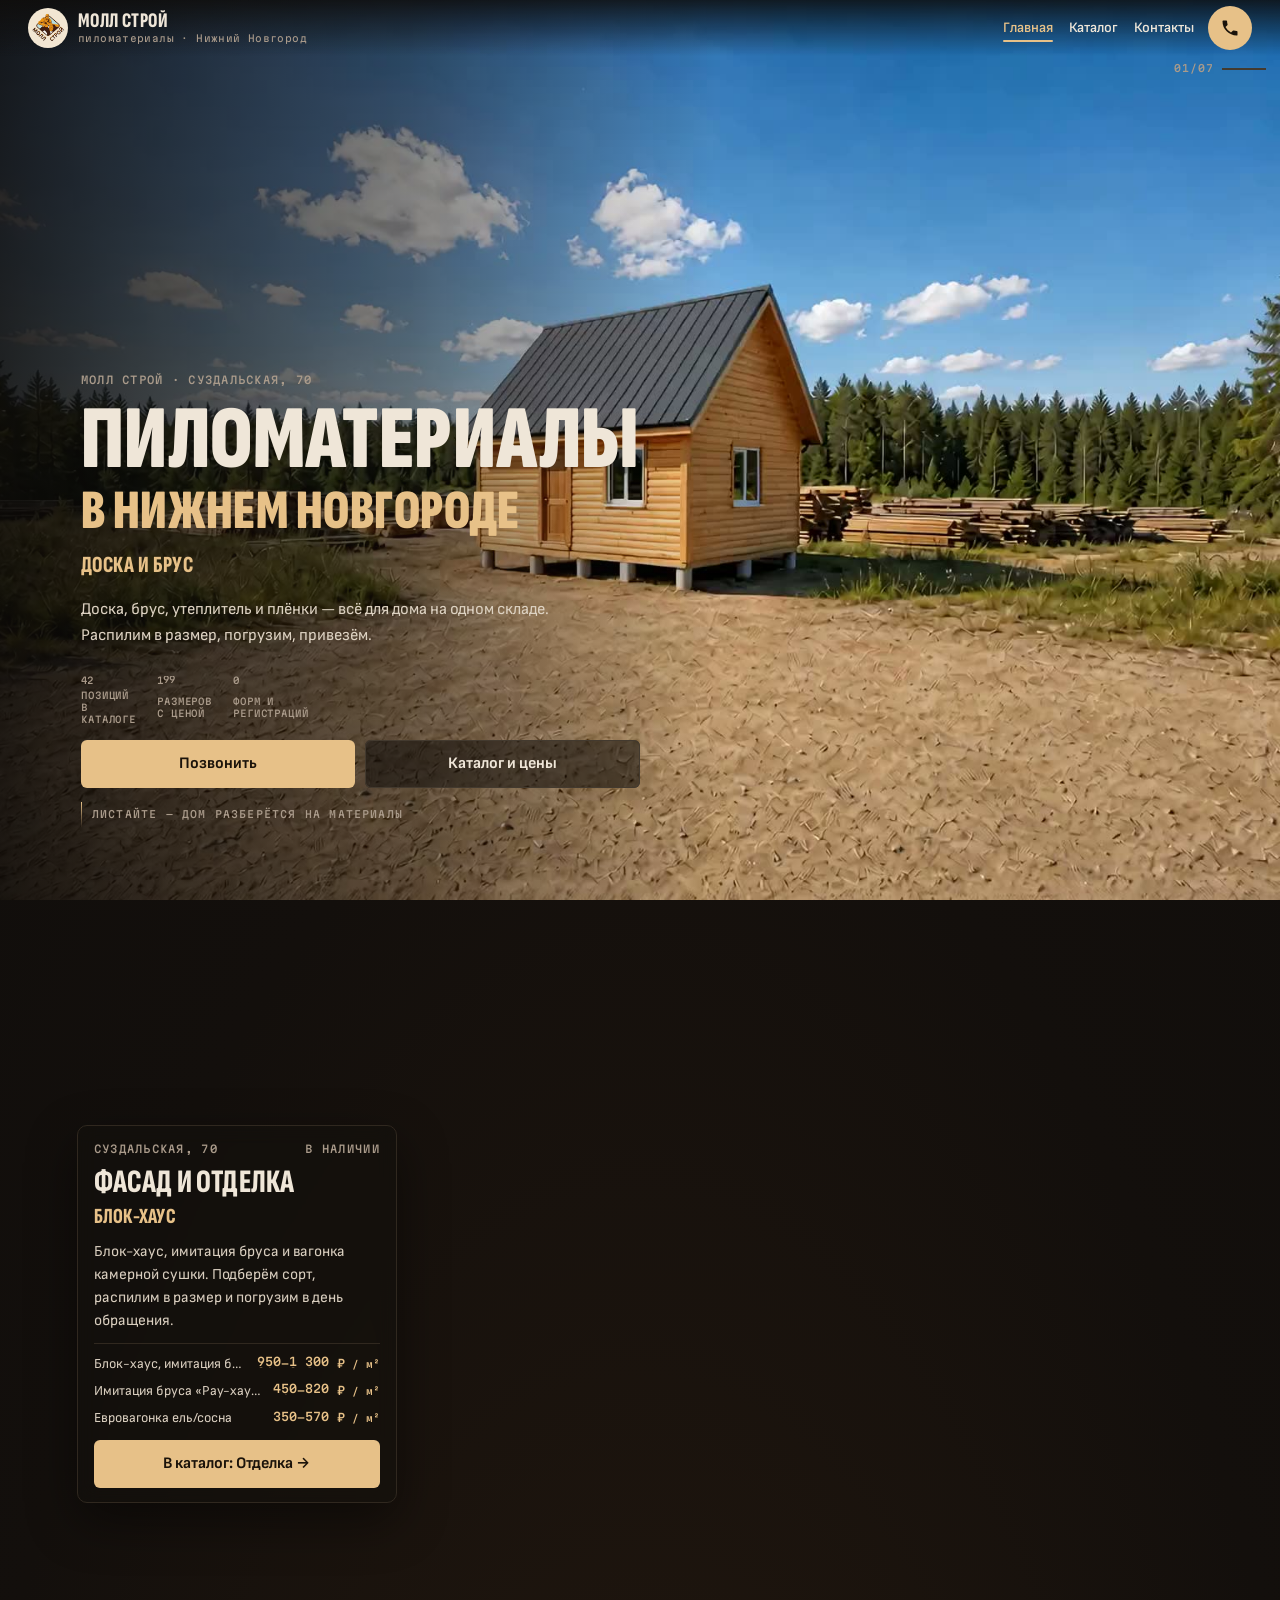
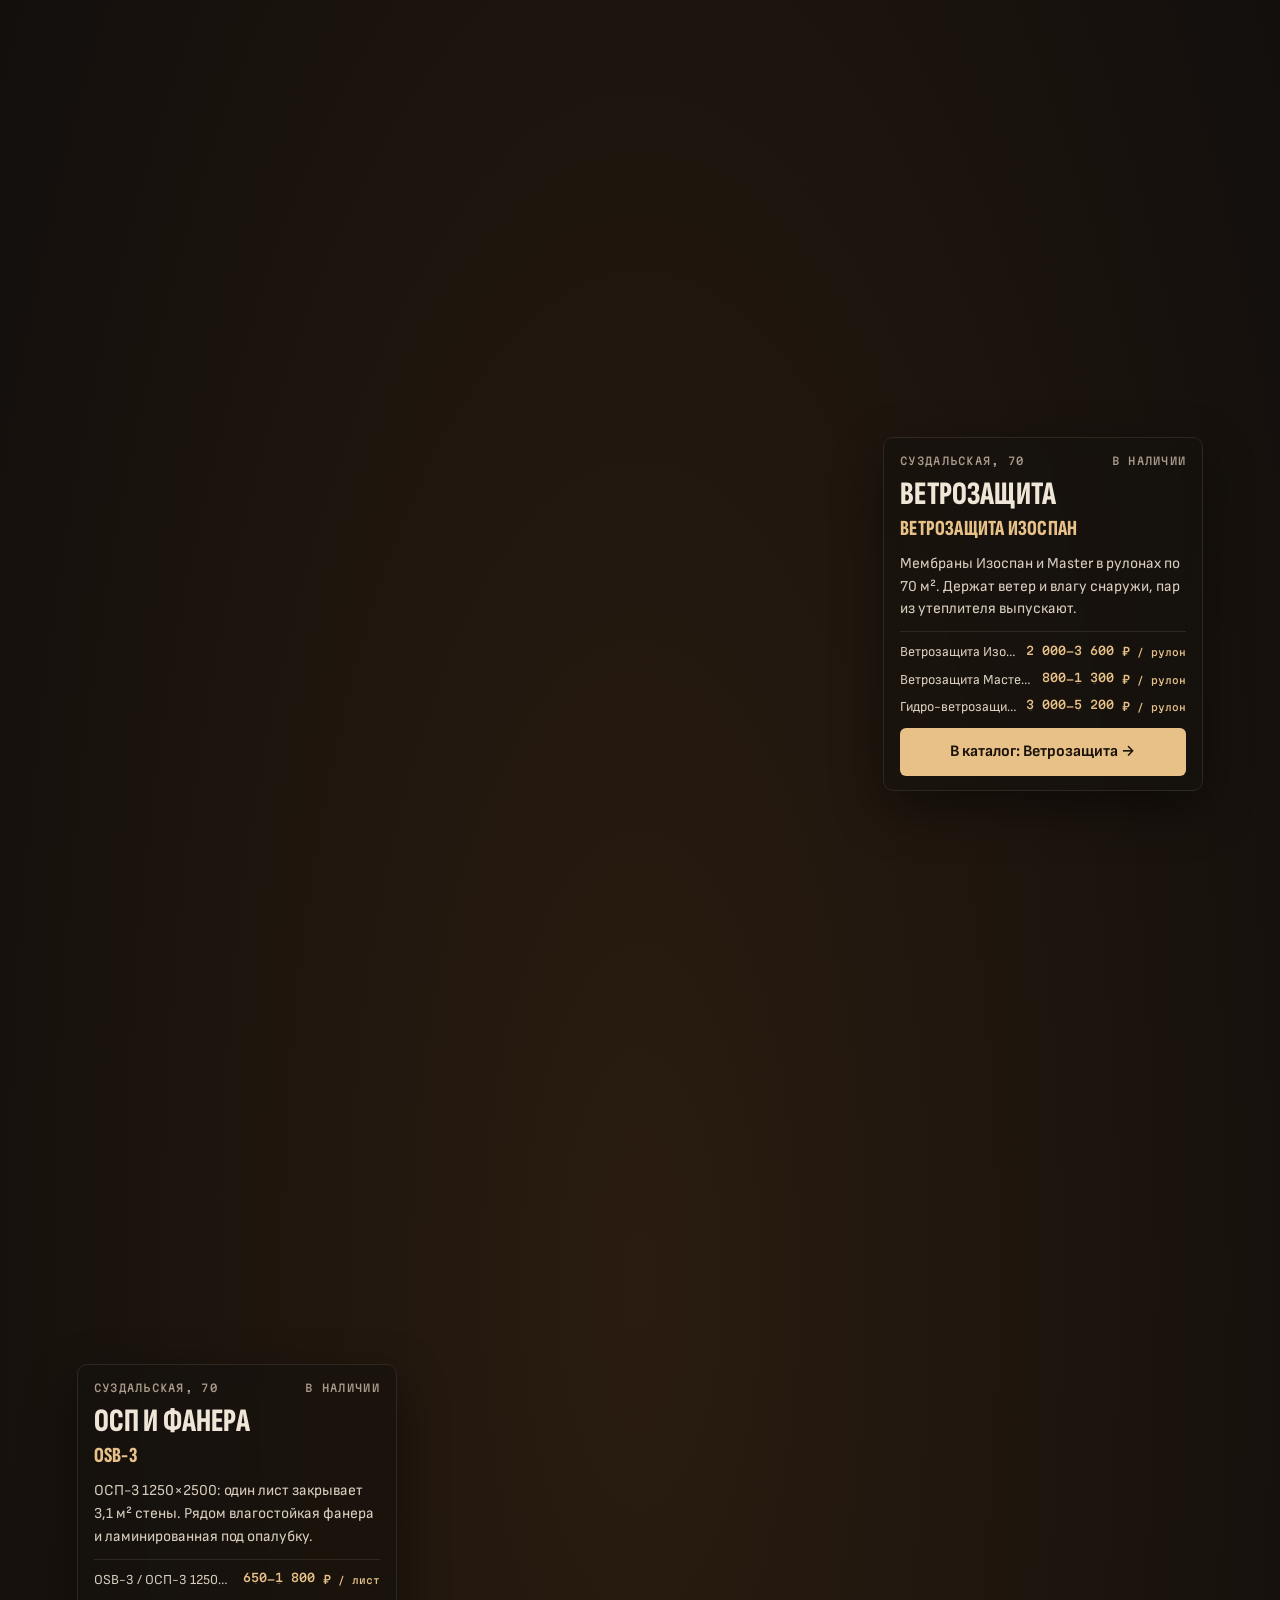
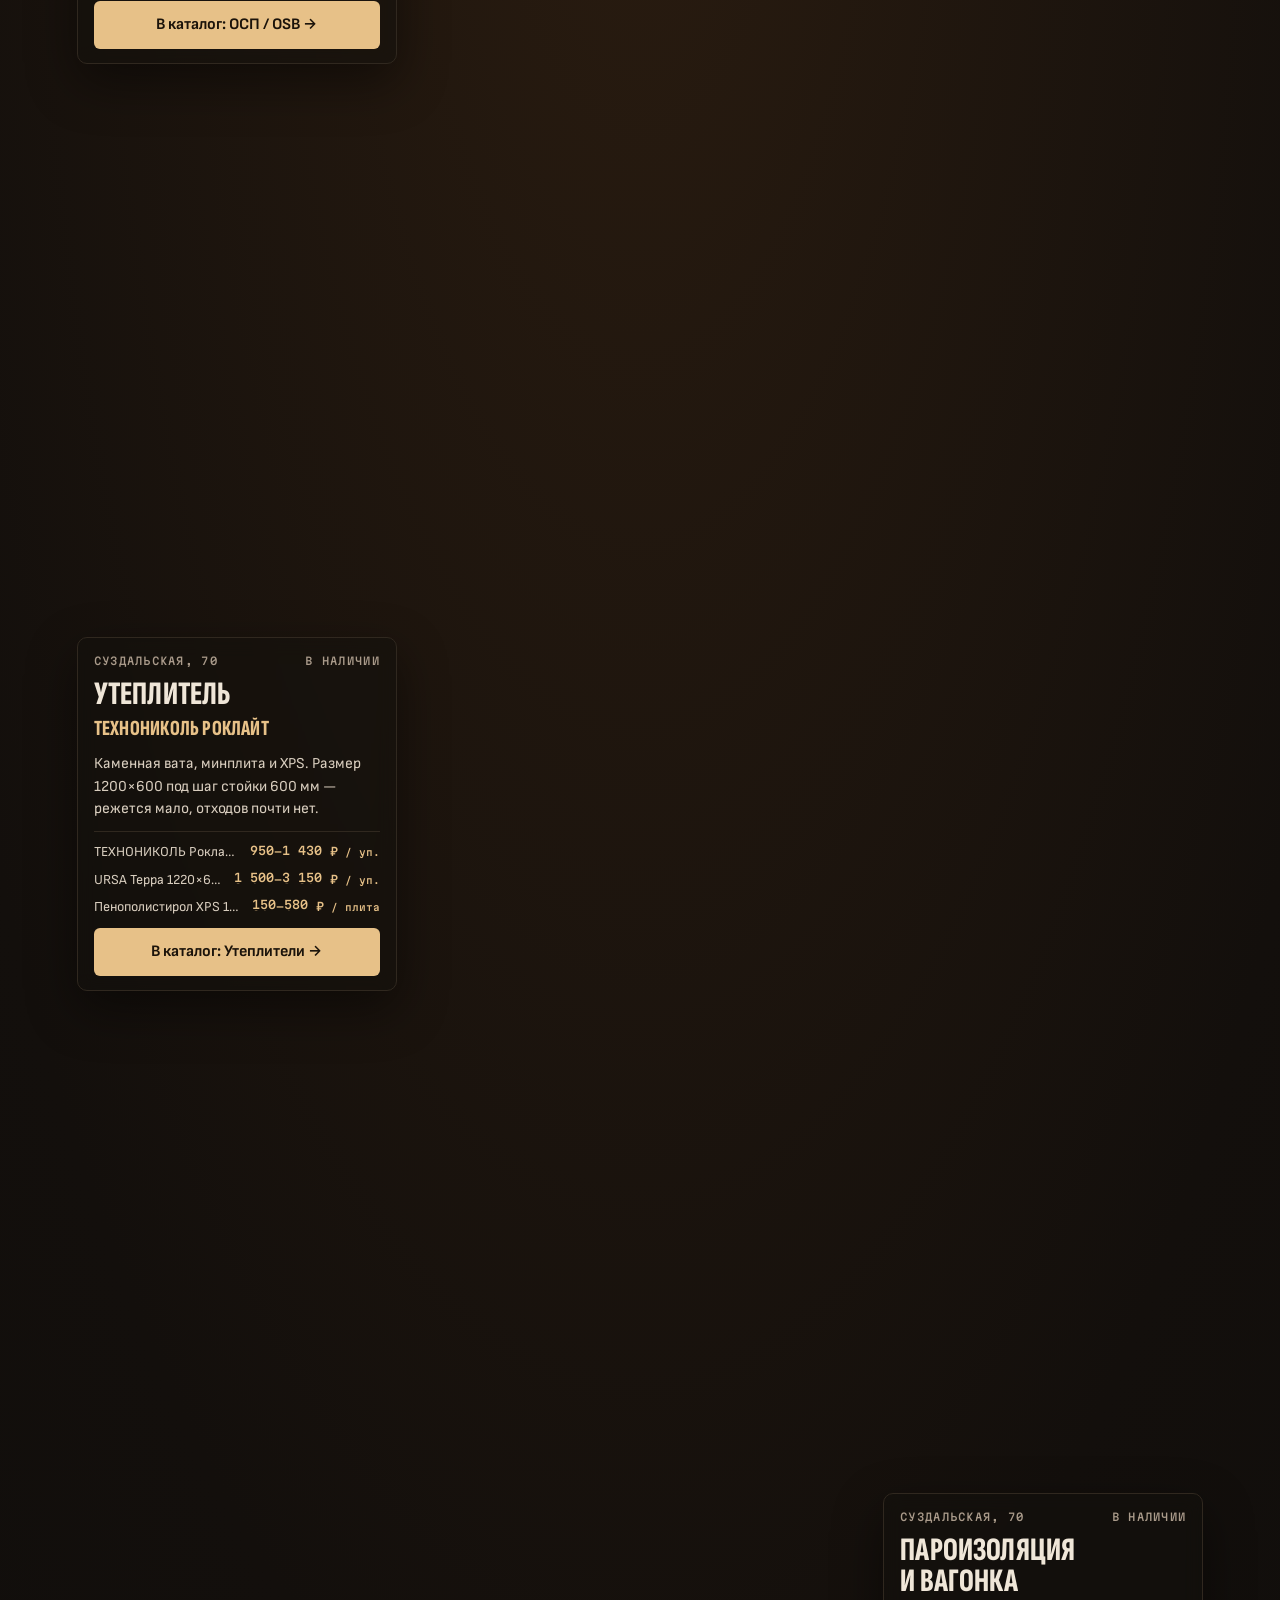
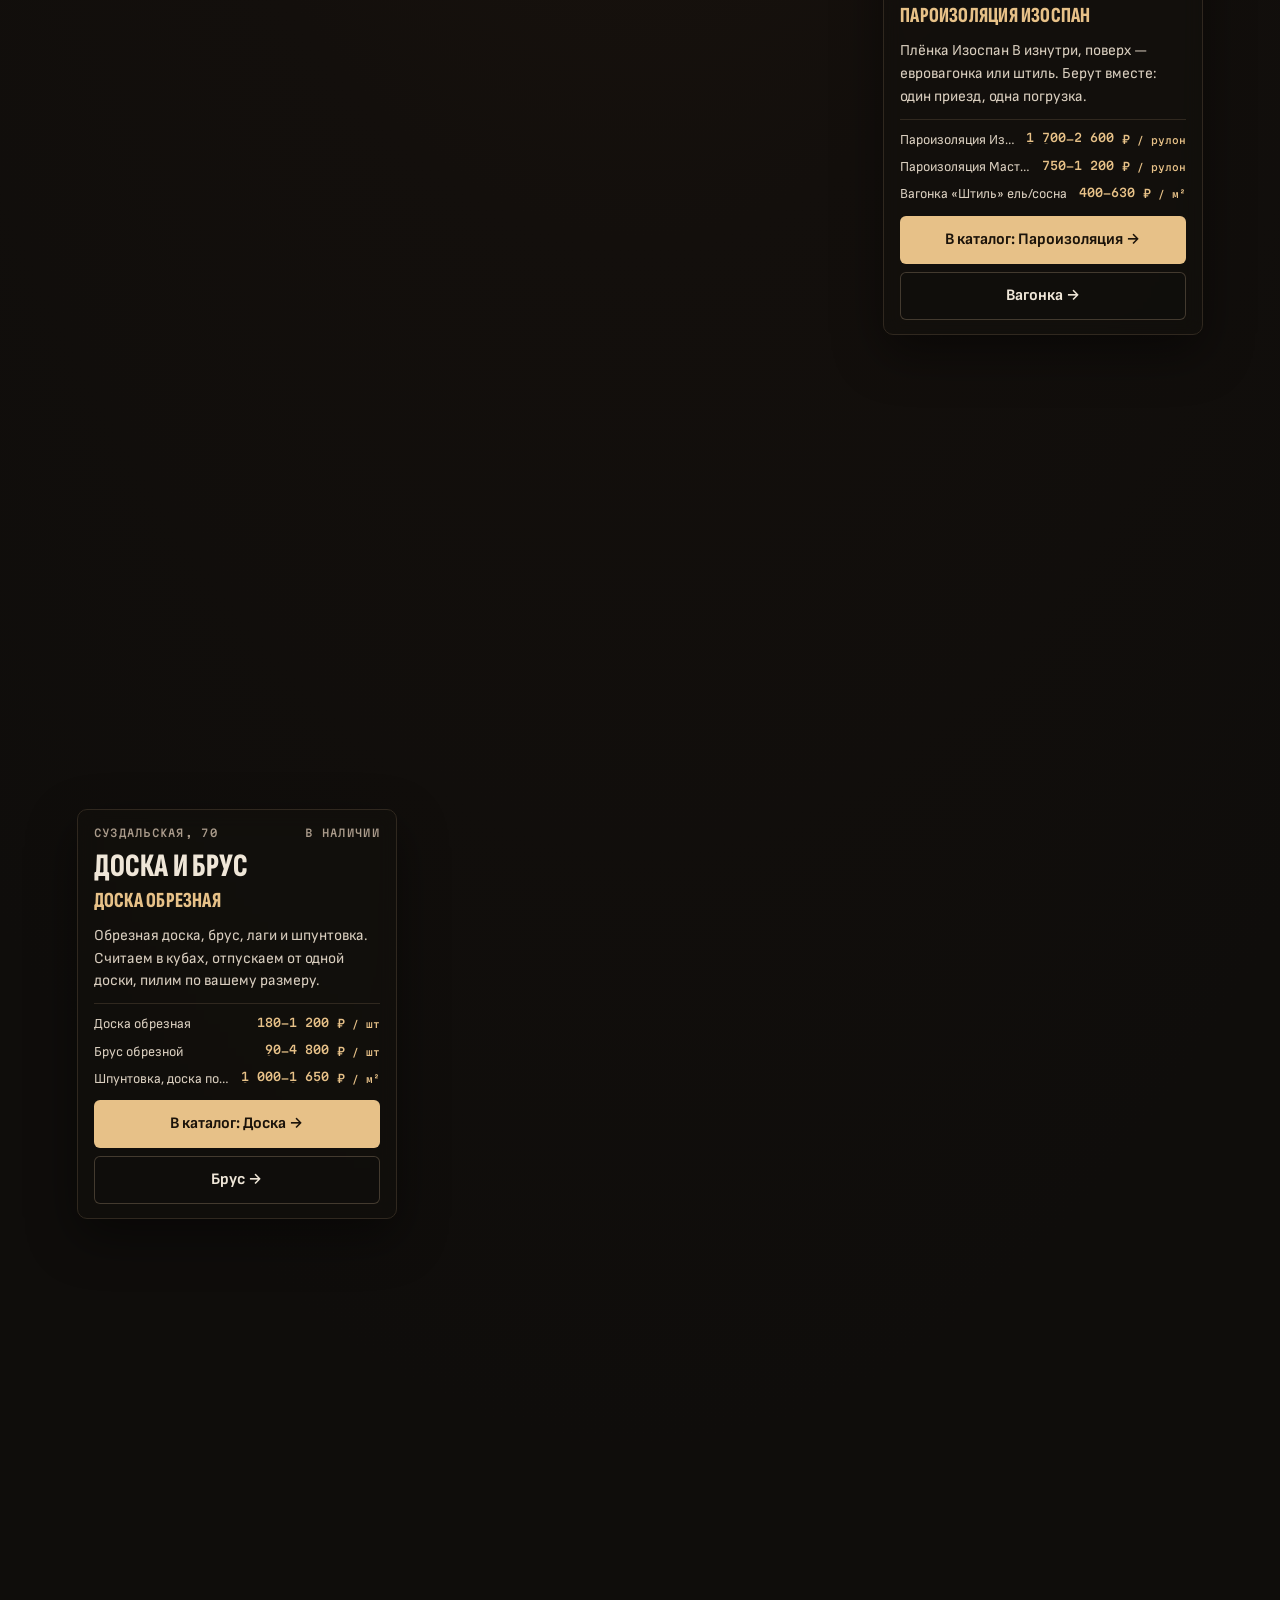
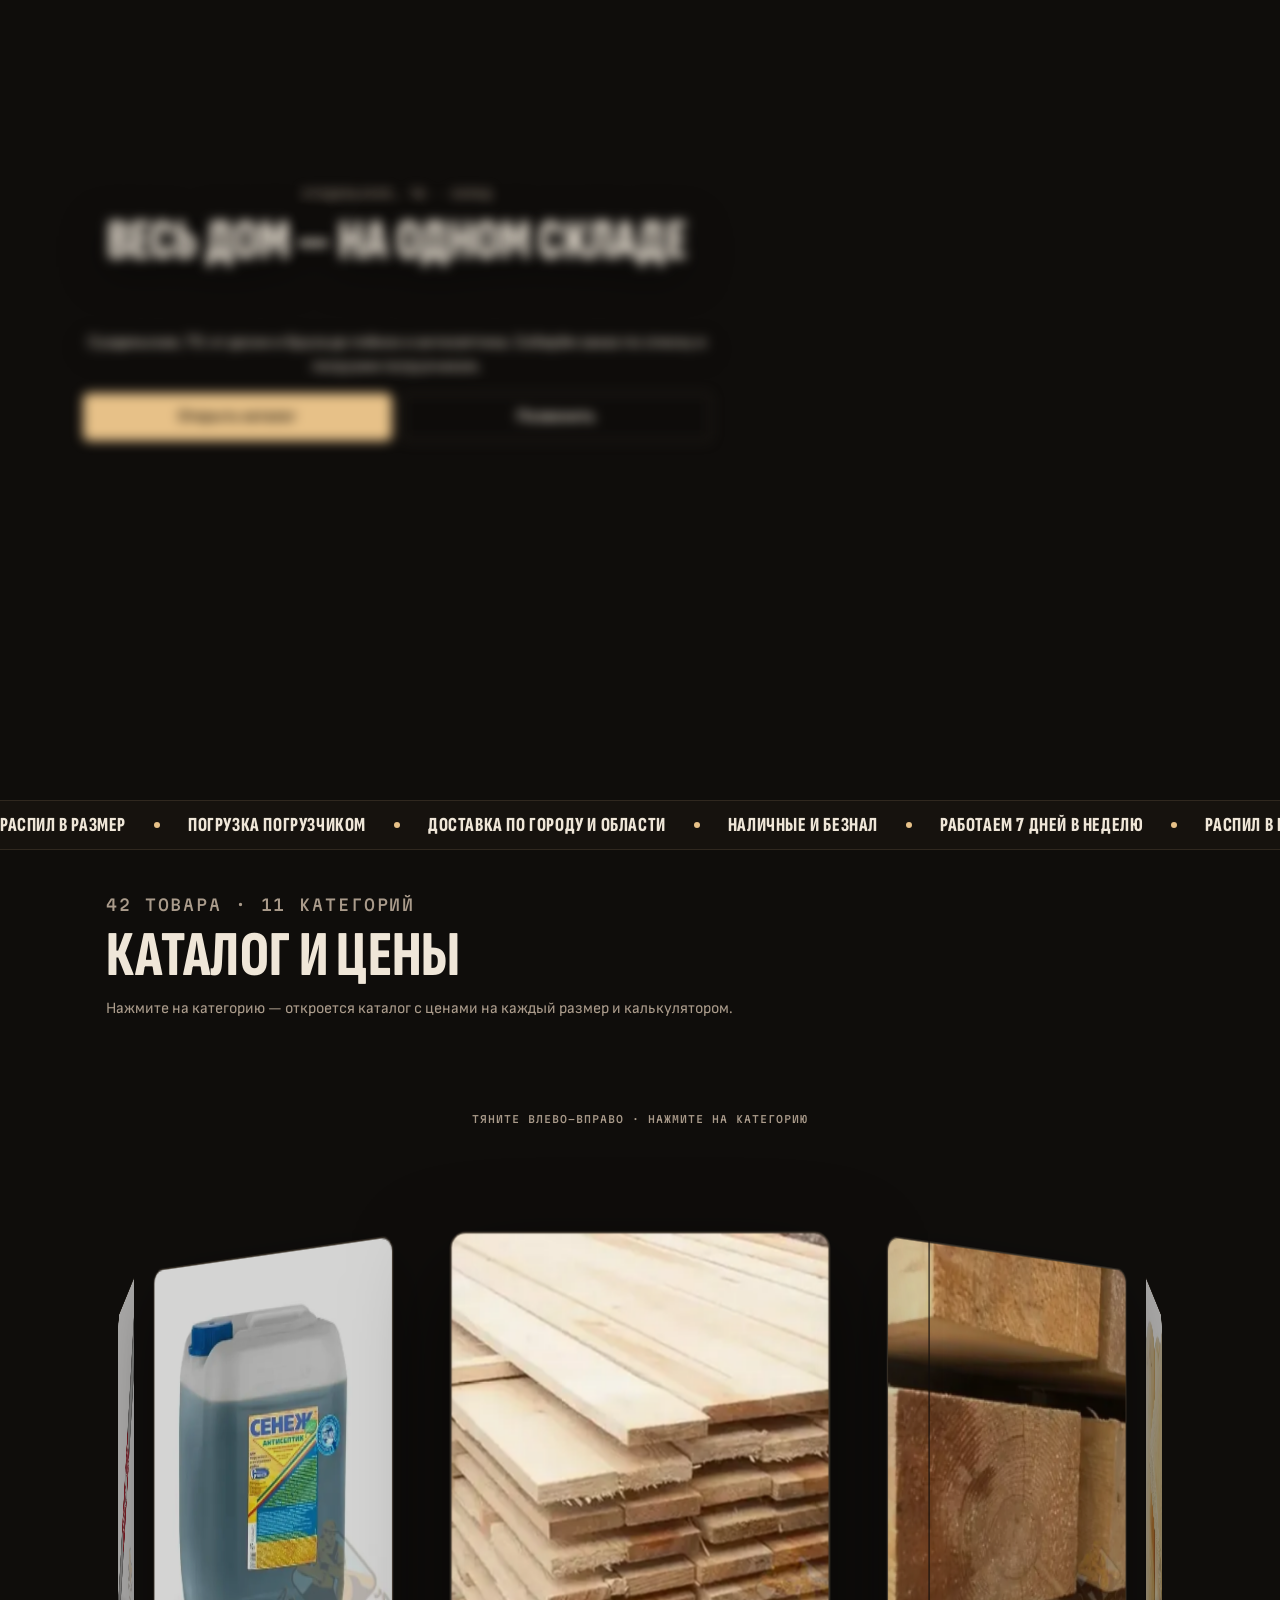
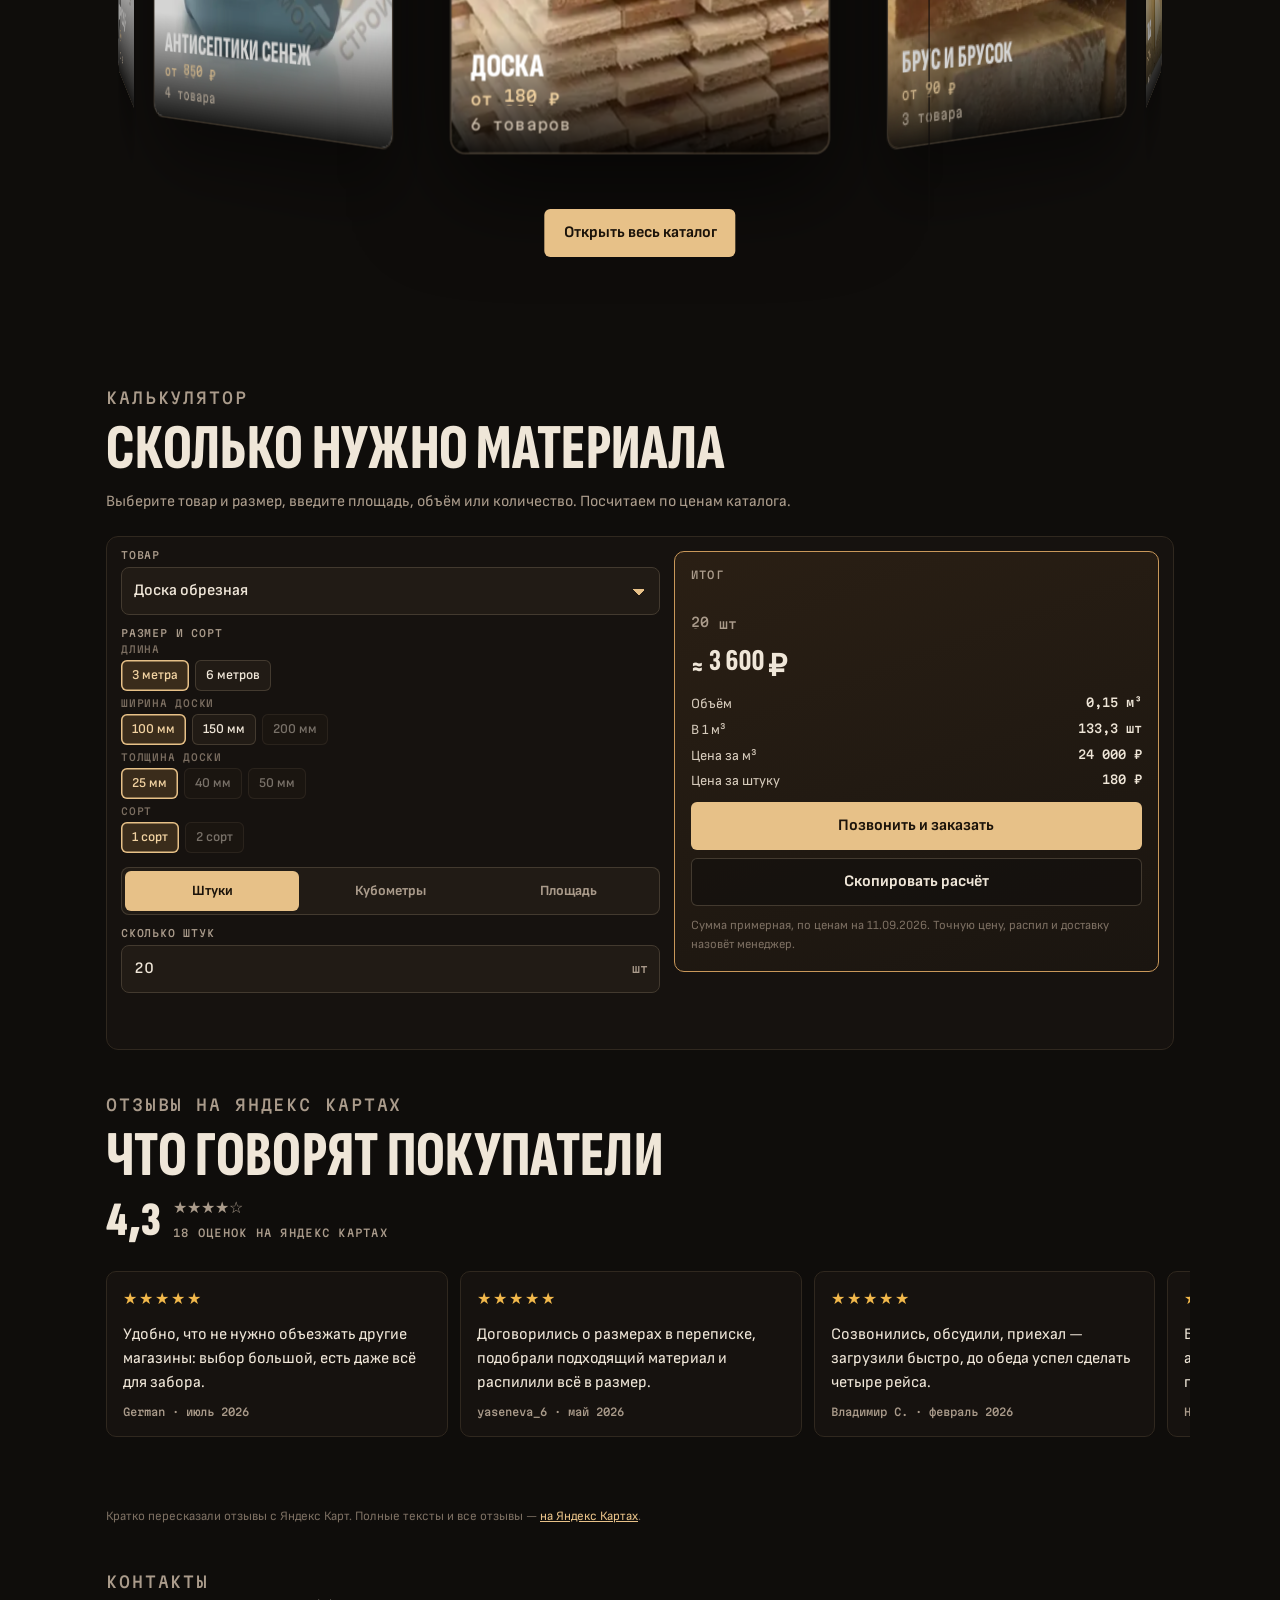
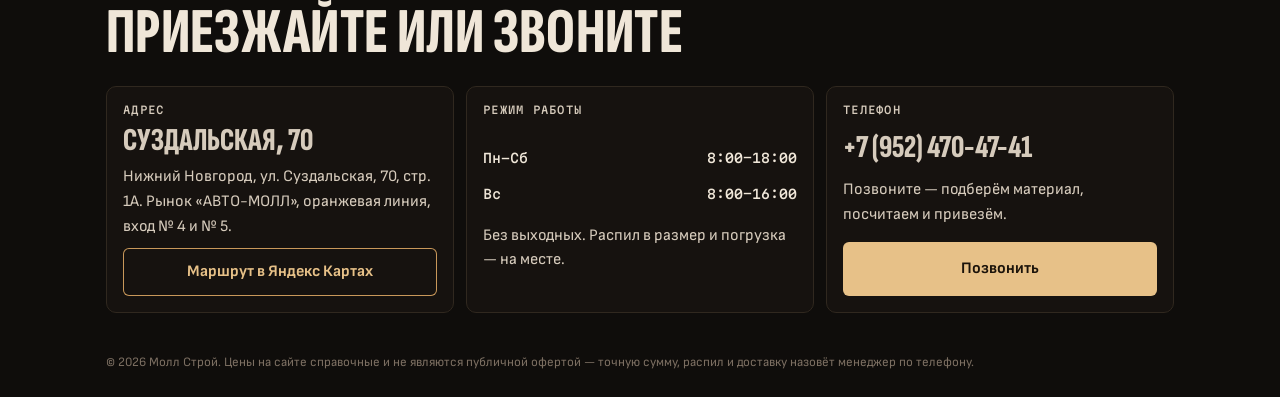
==== commit 4df5ba5b: "Десктоп — видео 1920x1080, телефон — кадры: работает и там, и там - десктоп вернул на mp4: плавно, 3" ====
--- a/site/index.html
+++ b/site/index.html
@@ -11,8 +11,8 @@
 <meta property="og:description" content="Весь дом на одном складе: доска, брус, утеплитель, плёнки. Цены и калькулятор.">
 <meta property="og:image" content="assets/logo.png">
 <link rel="preload" href="assets/logo.webp" as="image">
-<link rel="preload" href="assets/seq9/001.jpg" as="image" media="(max-width: 899px)">
-<link rel="preload" href="assets/seq16/001.jpg" as="image" media="(min-width: 900px)">
+<link rel="preload" href="assets/film-9x16.jpg" as="image" media="(max-width: 899px)">
+<link rel="preload" href="assets/film-16x9.jpg" as="image" media="(min-width: 900px)">
 <link rel="preconnect" href="https://fonts.googleapis.com">
 <link rel="preconnect" href="https://fonts.gstatic.com" crossorigin>
 <link rel="stylesheet" href="https://fonts.googleapis.com/css2?family=Sofia+Sans+Extra+Condensed:wght@700;800;900&family=Sofia+Sans:wght@400;500;600;700&family=Martian+Mono:wght@400;500&display=swap">
@@ -67,7 +67,7 @@
 <main id="top">
   <section class="stage" id="stage" aria-label="Дом разбирается на материалы из каталога">
     <div class="stage-sticky" id="stageSticky">
-      <div id="film" class="film" aria-hidden="true"></div><!-- js/film.js подменяет на canvas со кадрами ролика -->
+      <video id="film" class="film" aria-hidden="true" muted playsinline preload="auto" disablepictureinpicture poster="assets/film-9x16.jpg"></video>
       <div class="stage-shade" aria-hidden="true"></div>
       <div class="stage-hud" aria-hidden="true"><span id="sceneNo">01/07</span><i id="sceneBar"></i></div>
     </div>
--- a/site/css/site.css
+++ b/site/css/site.css
@@ -12,8 +12,8 @@
 *{box-sizing:border-box}
 html{scroll-behavior:smooth;-webkit-text-size-adjust:100%}
 @media (prefers-reduced-motion:reduce){html{scroll-behavior:auto}}
-html{background:var(--ground);overflow-x:hidden;overscroll-behavior-x:none}
-body{margin:0;max-width:100%;overflow-x:hidden;background:transparent;color:var(--text);font:16px/1.55 var(--body);-webkit-font-smoothing:antialiased;padding-bottom:calc(var(--dock) + var(--safe))}
+html{background:var(--ground);overflow-x:clip;overscroll-behavior-x:none}
+body{margin:0;max-width:100%;overflow-x:clip;background:transparent;color:var(--text);font:16px/1.55 var(--body);-webkit-font-smoothing:antialiased;padding-bottom:calc(var(--dock) + var(--safe))}
 body.loading{overflow:hidden}
 a{color:var(--pine)}
 img{max-width:100%;display:block}
@@ -58,6 +58,7 @@
 /* ---------- stage ---------- */
 .stage{position:relative;background:radial-gradient(120% 60% at 50% 40%,#2a1c10 0%,#130f0c 50%,var(--ground) 78%)}
 .stage-sticky{position:sticky;top:0;height:100vh;height:100svh;overflow:hidden}
+.film-wrap{position:absolute;inset:0;overflow:hidden}
 .film{position:absolute;inset:0;width:100%;height:100%;display:block;object-fit:cover;background:#0f0d0b}
 .film-hi{opacity:0;transition:opacity .5s ease;background:transparent}
 .film-hi.on{opacity:1}
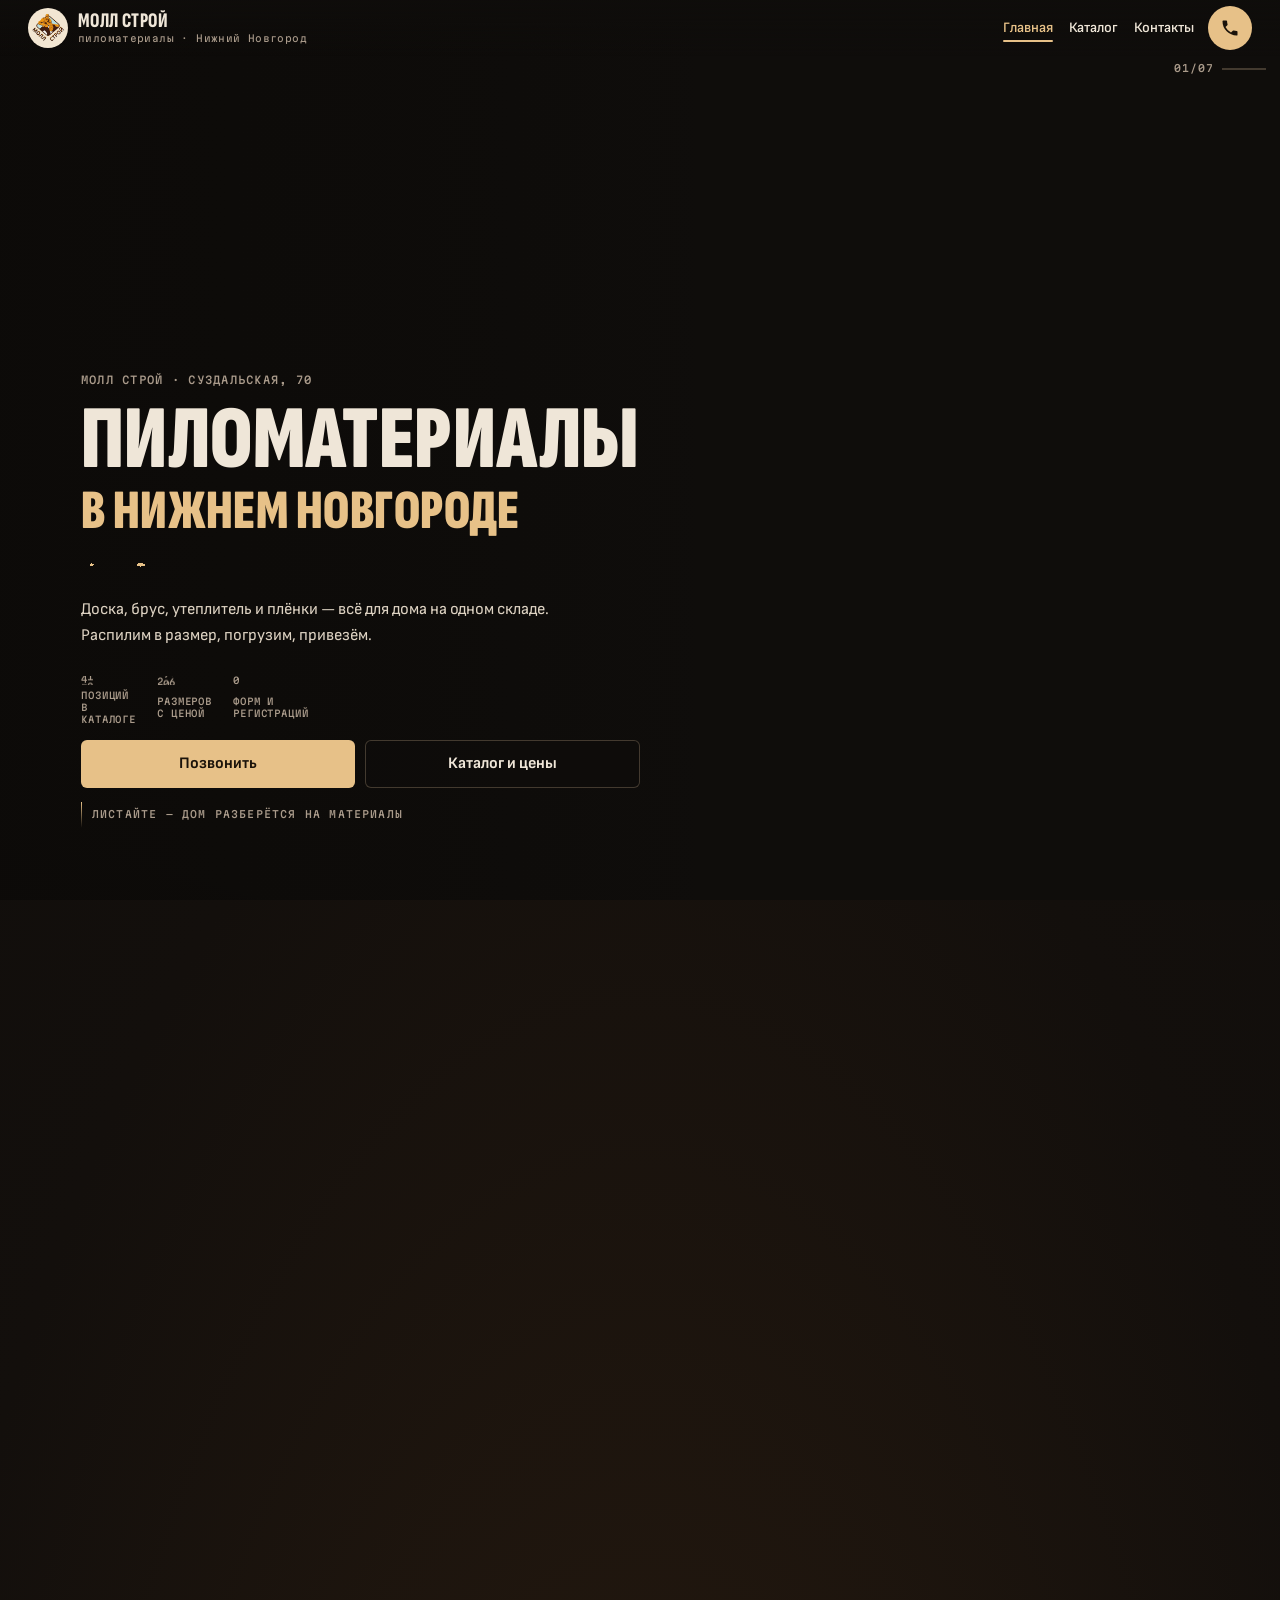
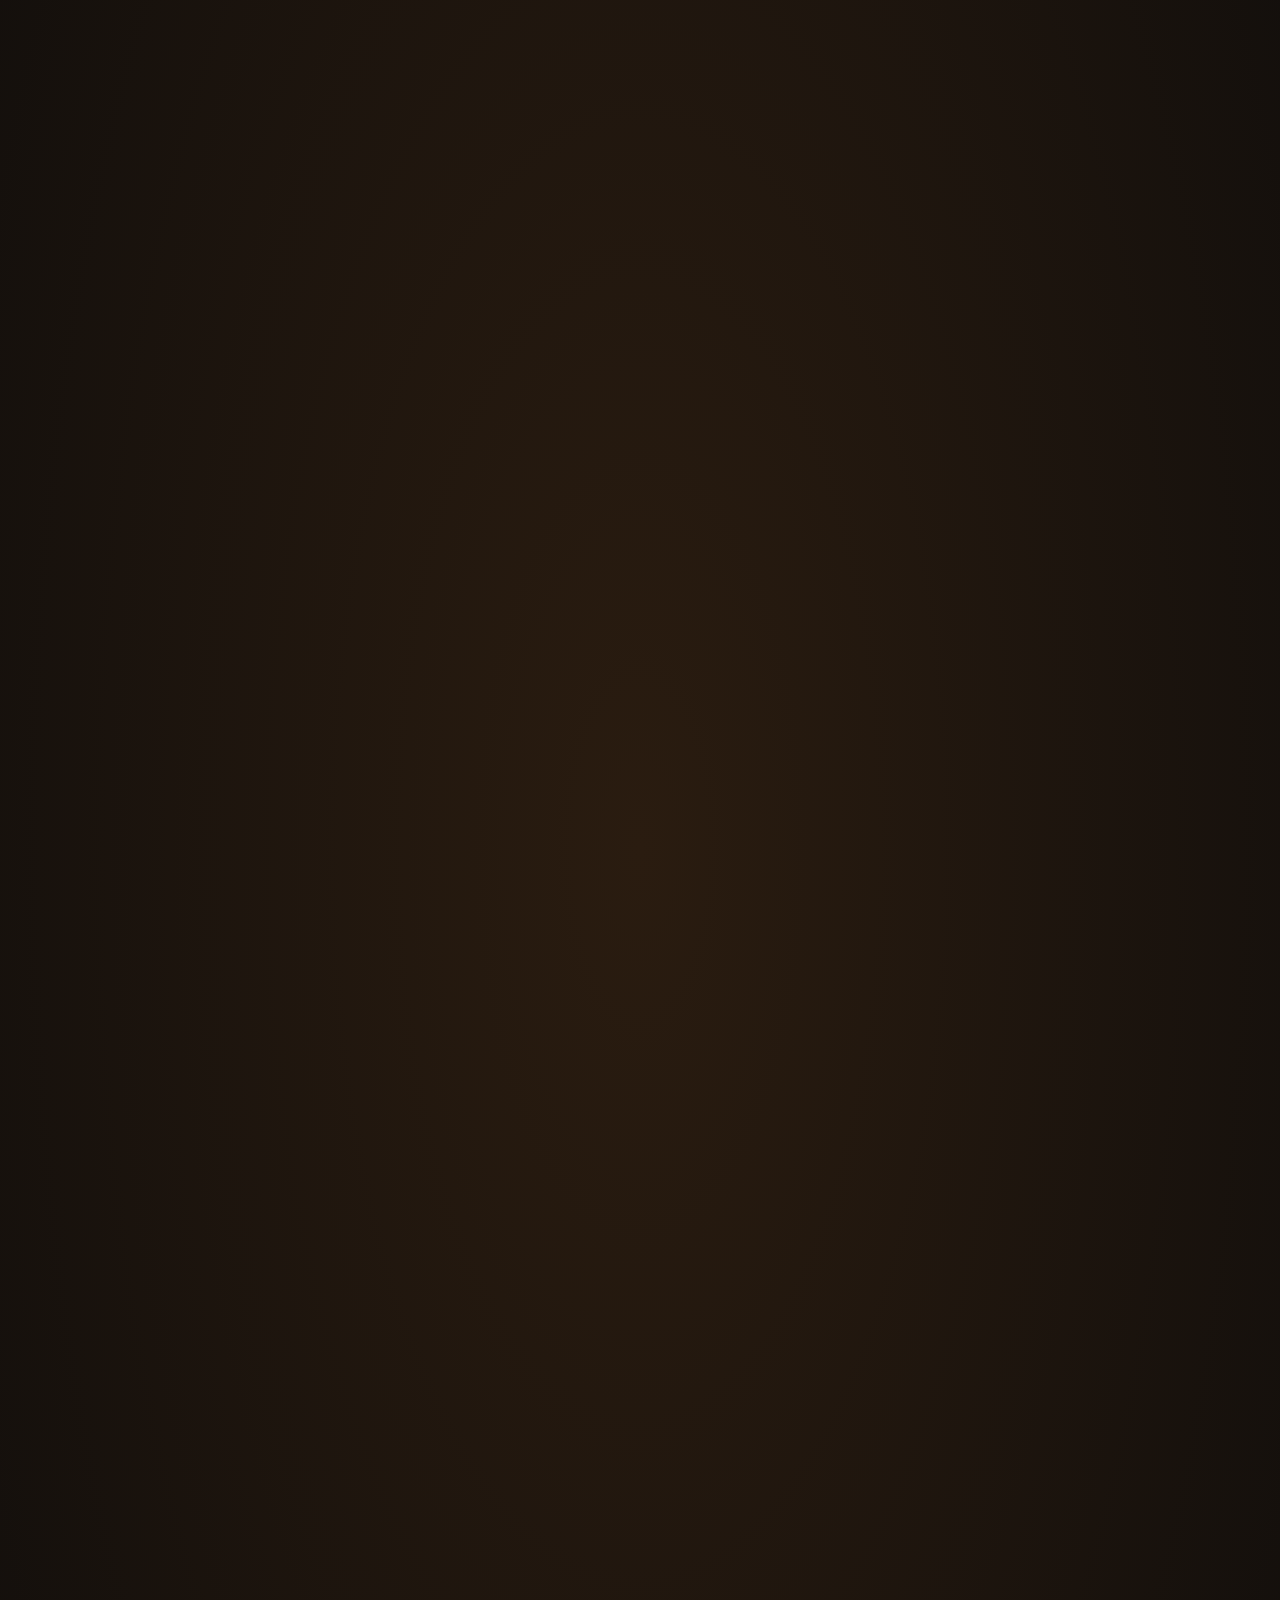
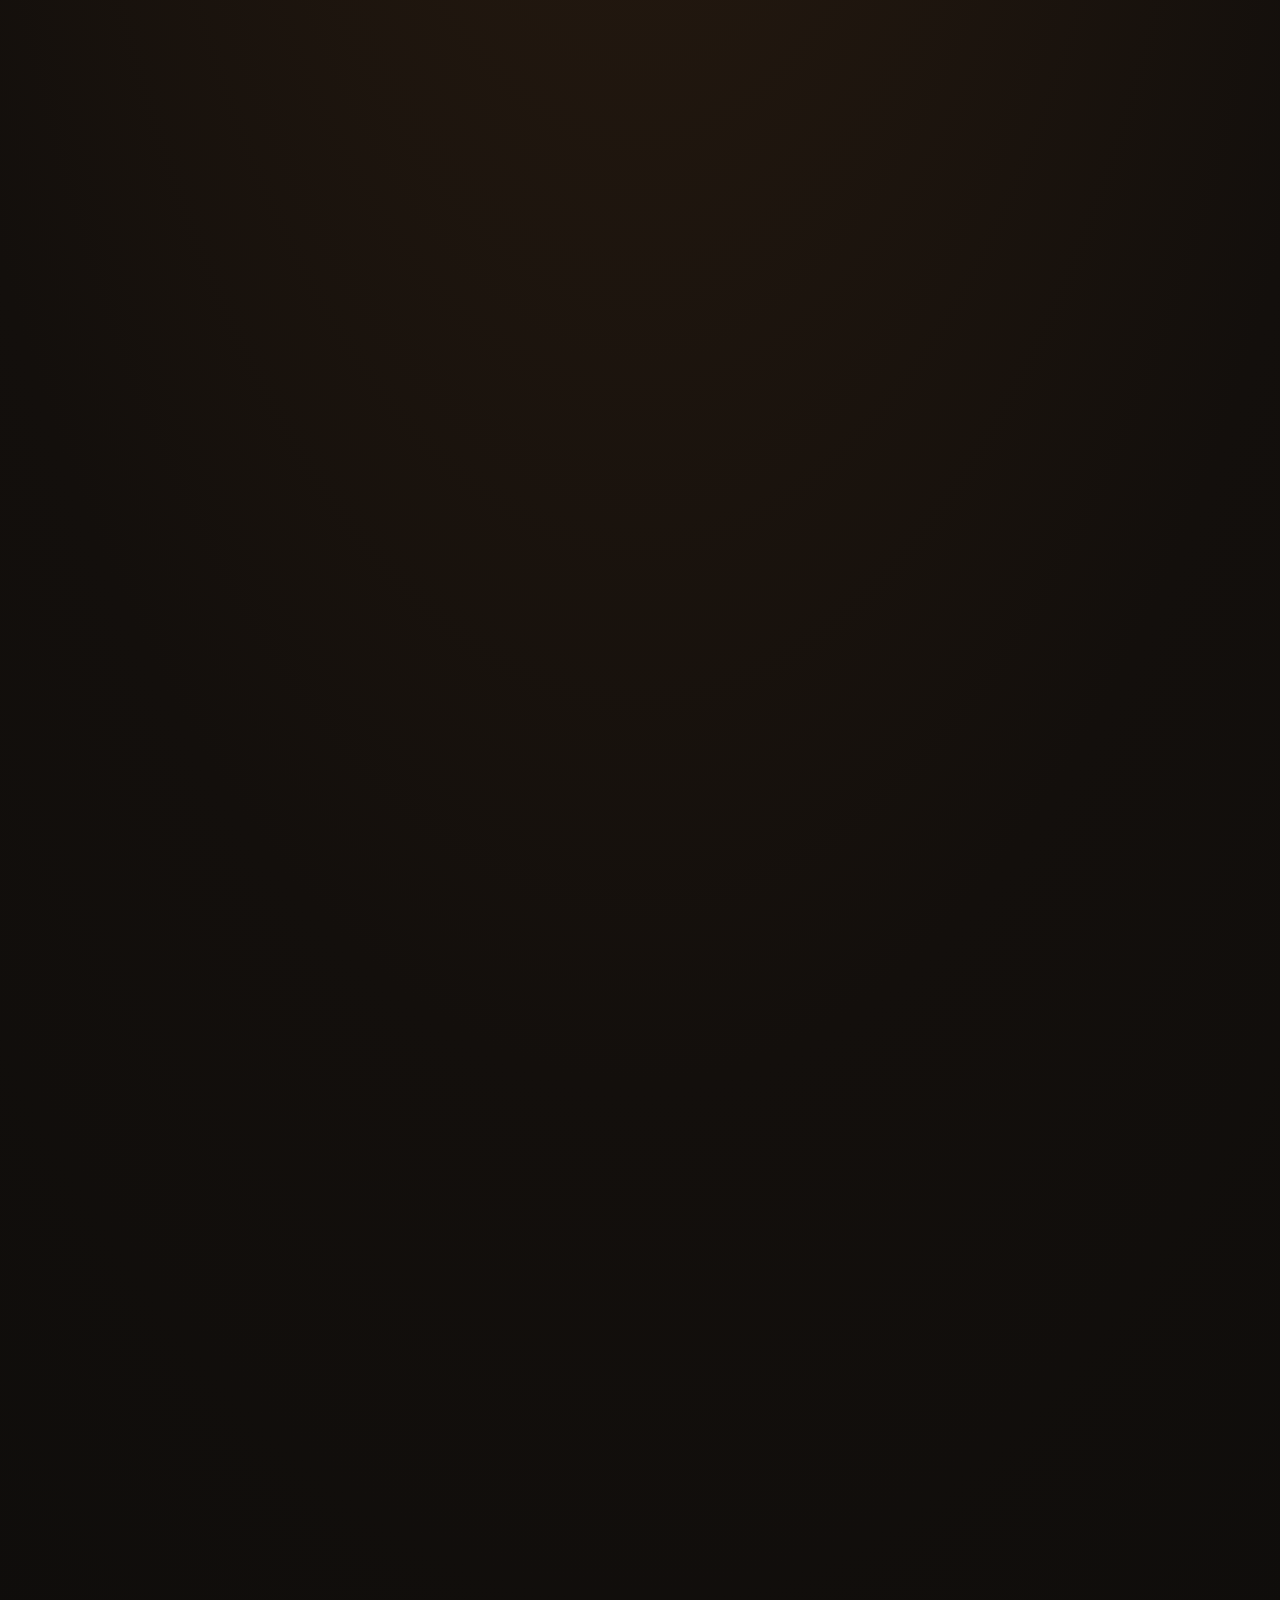
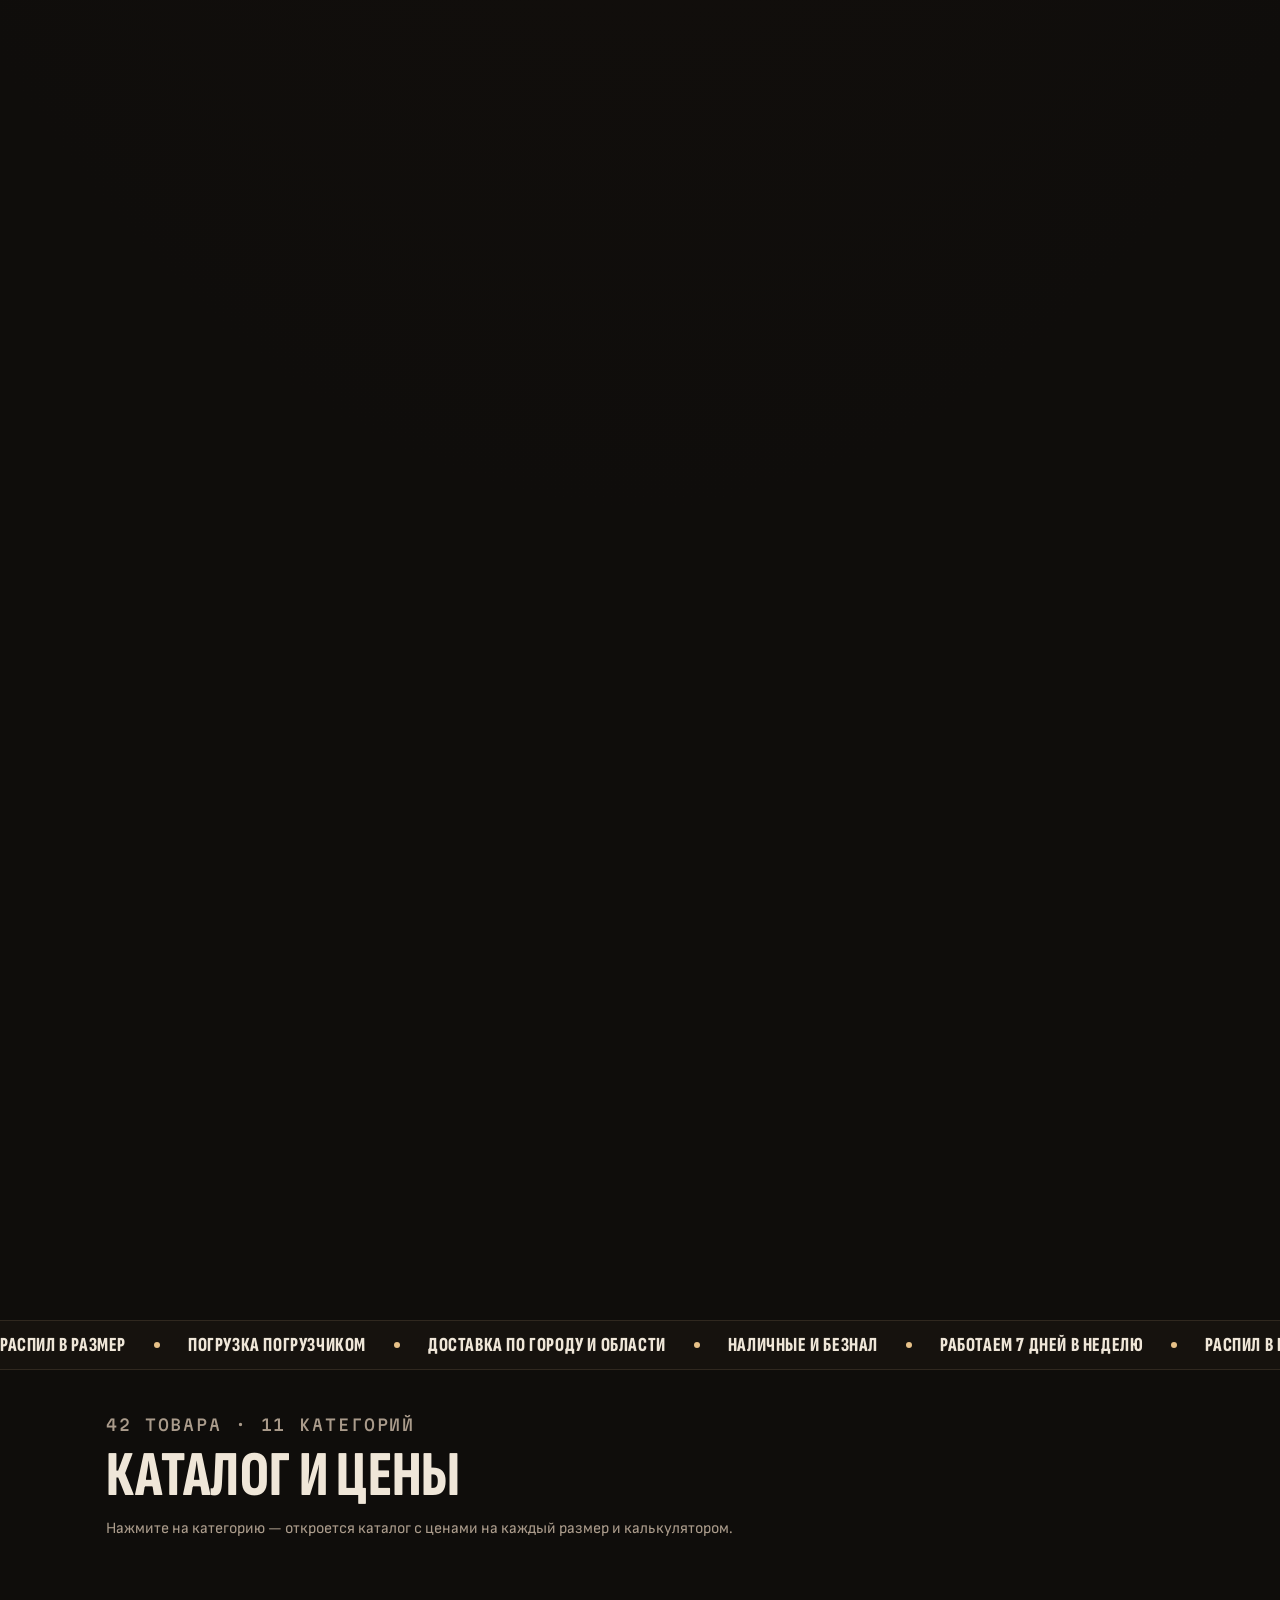
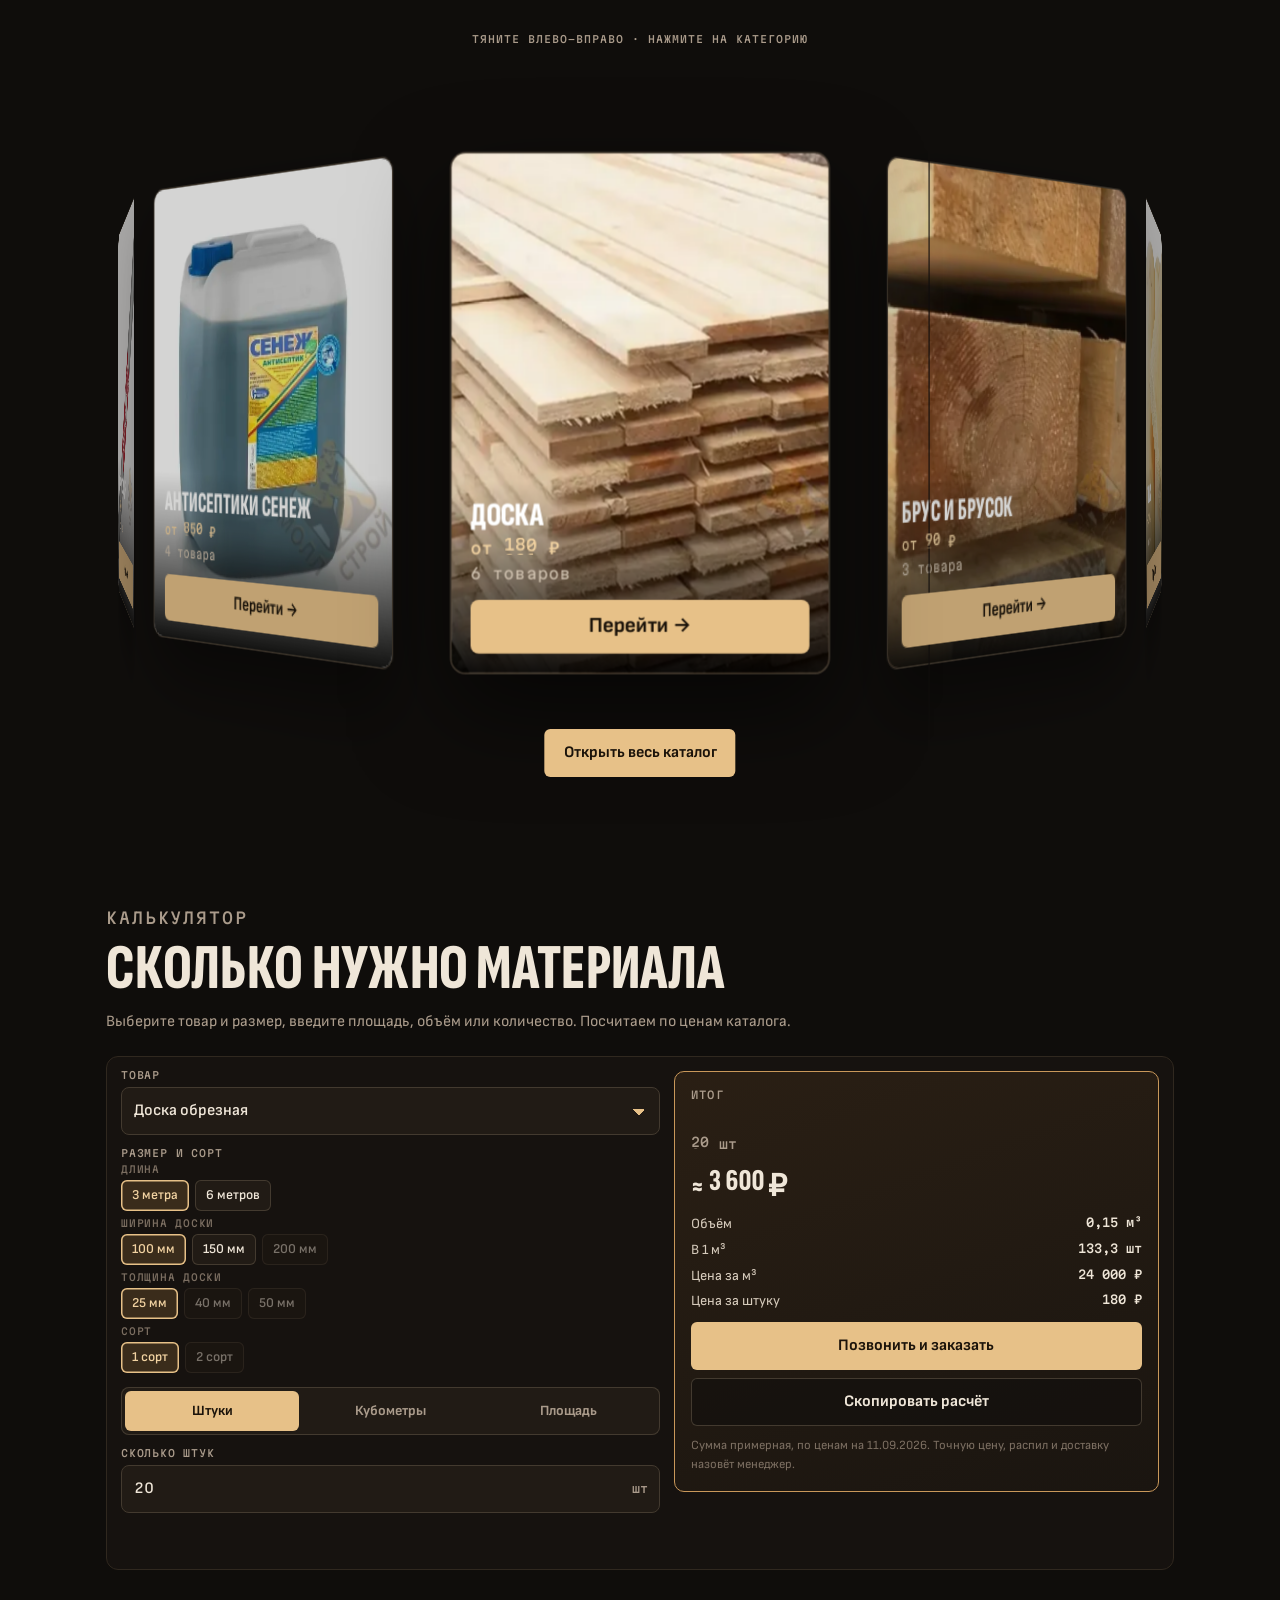
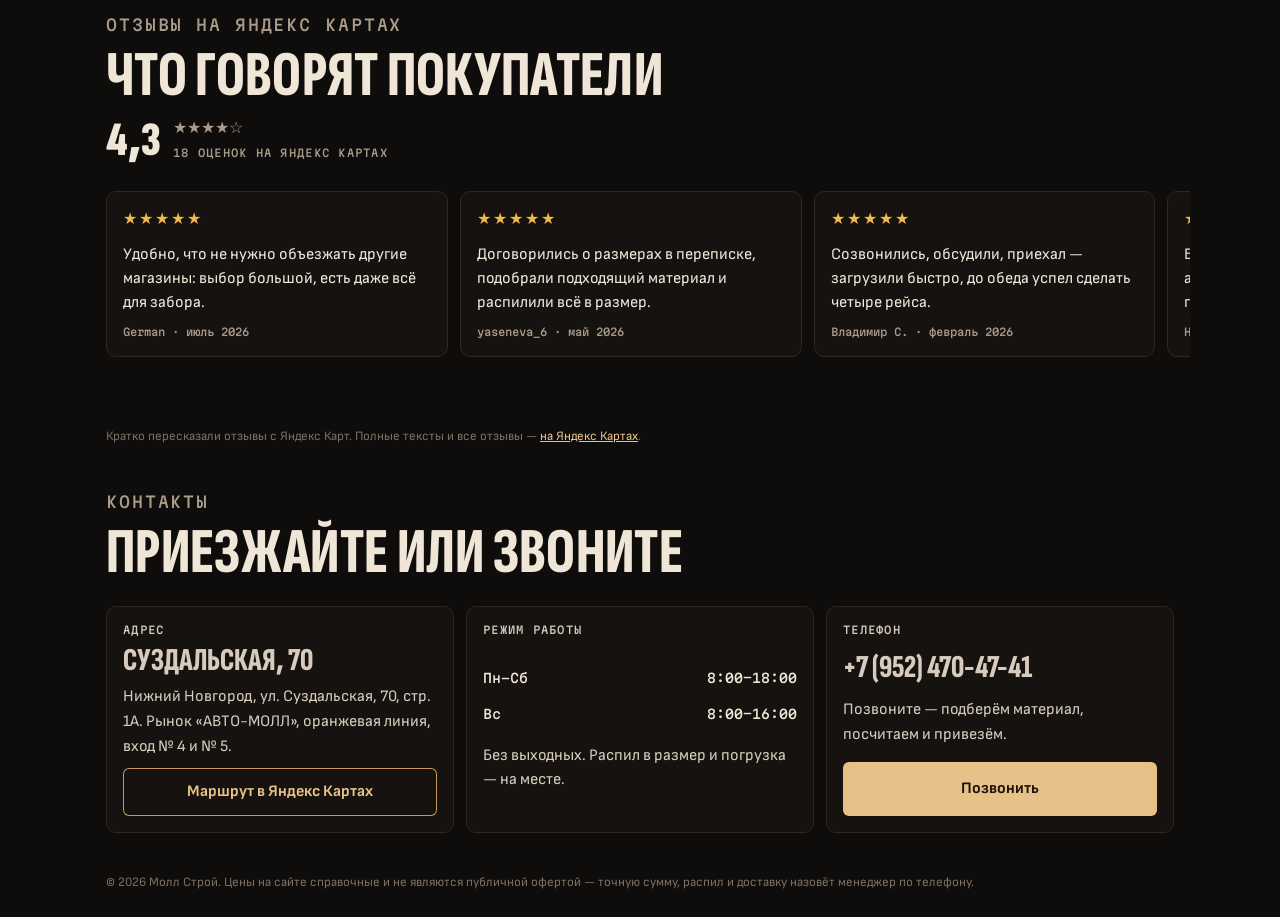
==== commit 34a6faea: "Шапка по системе energy: такты на телефоне, непрерывная прокрутка на компьютере Телефон: один свайп " ====
--- a/site/index.html
+++ b/site/index.html
@@ -70,9 +70,9 @@
       <video id="film" class="film" aria-hidden="true" muted playsinline preload="auto" disablepictureinpicture poster="assets/film-9x16.jpg"></video>
       <div class="stage-shade" aria-hidden="true"></div>
       <div class="stage-hud" aria-hidden="true"><span id="sceneNo">01/07</span><i id="sceneBar"></i></div>
-    </div>
-    <div class="steps" id="steps">
-      <article class="step step-hero" data-step="0">
+      <!-- подписи живут внутри кадра и уезжают вместе с ним; таблички сцен дорисовываются из data/content.js -->
+      <div class="bands" id="bands">
+        <div class="band band-hero">
         <div class="hero">
           <p class="eyebrow">Молл Строй · Суздальская, 70</p>
           <h1>Пиломатериалы <span>в Нижнем Новгороде</span></h1>
@@ -89,8 +89,8 @@
           </div>
           <p class="scrollhint">Листайте — дом разберётся на материалы</p>
         </div>
-      </article>
-      <!-- scene cards are rendered from data/content.js -->
+        </div>
+      </div>
     </div>
   </section>
 
--- a/site/css/site.css
+++ b/site/css/site.css
@@ -55,23 +55,35 @@
 .icon-btn{flex:0 0 44px;width:44px;height:44px;border-radius:50%;display:grid;place-items:center;background:var(--pine);color:#1b130a}
 .icon-btn svg{width:20px;height:20px;fill:currentColor}
 
-/* ---------- stage ---------- */
-.stage{position:relative;background:radial-gradient(120% 60% at 50% 40%,#2a1c10 0%,#130f0c 50%,var(--ground) 78%)}
+/* ---------- stage: скролл-видео, система energy ---------- */
+.stage{position:relative;height:100vh;height:100svh;background:radial-gradient(120% 60% at 50% 40%,#2a1c10 0%,#130f0c 50%,var(--ground) 78%)}
 .stage-sticky{position:sticky;top:0;height:100vh;height:100svh;overflow:hidden}
+/* компьютер: длина прокрутки, за которую дом разбирается целиком */
+@media (min-width:900px){.stage{height:680vh}}
+/* телефон: такты — шапка ровно в экран, свайпы ловит скрипт, пока шапка стоит на месте */
+.stage.beats{height:100vh;height:100svh;touch-action:pan-y}
+.stage.beats .stage-sticky{position:relative}
+.stage.beats.pinned{touch-action:none}
 .film-wrap{position:absolute;inset:0;overflow:hidden}
 .film{position:absolute;inset:0;width:100%;height:100%;display:block;object-fit:cover;background:#0f0d0b}
-.film-hi{opacity:0;transition:opacity .5s ease;background:transparent}
-.film-hi.on{opacity:1}
+.film-hd{opacity:0;transition:opacity .4s ease;background:transparent}
+.film-wrap.hd .film-hd{opacity:1}
 .stage-shade{position:absolute;inset:0;pointer-events:none;
   background:linear-gradient(0deg,rgba(12,10,8,.92) 0%,rgba(12,10,8,.5) 36%,rgba(12,10,8,0) 58%),radial-gradient(140% 90% at 50% 40%,transparent 55%,rgba(8,6,5,.7) 100%)}
 .stage-hud{z-index:3;position:absolute;top:64px;right:14px;display:flex;align-items:center;gap:8px;font:500 .62rem/1 var(--mono);color:var(--muted);letter-spacing:.1em}
 .stage-hud i{display:block;width:44px;height:2px;background:var(--line-2);position:relative;overflow:hidden}
 .stage-hud i::after{content:"";position:absolute;inset:0;background:var(--pine);transform-origin:left;transform:scaleX(var(--p,0))}
-.steps{position:relative;z-index:5;margin-top:-100vh;margin-top:-100svh}
-.step{min-height:100vh;min-height:100svh;display:flex;align-items:flex-end;padding:0 12px calc(var(--dock) + var(--safe) + 14px);pointer-events:none}
-.step > *{pointer-events:auto;min-width:0;max-width:100%}
-.step-hero .hero{display:grid;gap:14px;padding:0 4px}
-.step-hero .eyebrow{display:none}
+/* подписи-полосы: у каждой свой отрезок ролика, лежат внутри кадра */
+@property --k{syntax:"<number>";initial-value:0;inherits:true}
+.bands{position:absolute;inset:0;z-index:4;pointer-events:none}
+.band{position:absolute;left:12px;right:12px;bottom:calc(var(--dock) + var(--safe) + 14px);min-width:0;opacity:0;pointer-events:none;
+  transform:translate3d(0,calc((1 - var(--k,0)) * 18px),0)}
+.band.on{pointer-events:auto}
+/* такт: старая подпись гаснет быстро, новая выходит следом — друг на друга не ложатся */
+.stage.beats .band{transition:opacity .2s ease,--k .2s ease}
+.stage.beats .band.on{transition:opacity .45s ease .12s,--k .7s cubic-bezier(.2,.75,.2,1) .12s}
+.band-hero .hero{display:grid;gap:14px;padding:0 4px}
+.band-hero .eyebrow{display:none}
 .hero h1{font-size:clamp(3rem,15vw,5.6rem);font-weight:900;text-transform:uppercase;line-height:.86}
 .hero h1 span{display:block;color:var(--pine);font-size:.62em;line-height:.95;margin-top:.12em}
 .hero .lede{color:#ddd2c2;font-size:1.02rem;max-width:30rem}
@@ -100,13 +112,7 @@
 .scrollhint{font:500 .62rem/1.4 var(--mono);letter-spacing:.12em;text-transform:uppercase;color:var(--muted);display:flex;align-items:center;gap:10px}
 .scrollhint::before{content:"";width:1px;height:26px;background:linear-gradient(var(--pine),transparent);animation:hint 1.8s ease-in-out infinite}
 @keyframes hint{50%{transform:translateY(6px);opacity:.5}}
-.scard{width:100%;min-width:0;max-width:100%;background:rgba(19,16,13,.5);backdrop-filter:blur(10px) saturate(1.06);-webkit-backdrop-filter:blur(10px) saturate(1.06);border:1px solid var(--line);border-radius:10px;padding:16px 16px 14px;display:grid;grid-template-columns:minmax(0,1fr);gap:10px;box-shadow:0 18px 50px rgba(0,0,0,.45);
-  transition:opacity .45s ease,transform .6s cubic-bezier(.2,.75,.2,1)}
-.anim .scard{opacity:0;transform:translate3d(var(--dx,0),26px,0) scale(.985)}
-.anim .scard.in{opacity:1;transform:none}
-.side-left .scard{--dx:-28px}
-.side-right .scard{--dx:28px}
-@media (prefers-reduced-motion:reduce){.anim .scard{transform:none}.scard{transition:opacity .2s linear}}
+.scard{width:100%;min-width:0;max-width:100%;background:rgba(19,16,13,.4);backdrop-filter:blur(10px) saturate(1.06);-webkit-backdrop-filter:blur(10px) saturate(1.06);border:1px solid var(--line);border-radius:10px;padding:16px 16px 14px;display:grid;grid-template-columns:minmax(0,1fr);gap:10px;box-shadow:0 18px 50px rgba(0,0,0,.45)}
 .scard .top{display:flex;justify-content:space-between;align-items:center}
 .scard h2{font-size:2.05rem;text-transform:uppercase}
 .scard .morph{position:relative;height:1.35em;margin:-6px 0 0;font:800 1.35rem/1.35 var(--display);letter-spacing:.01em;text-transform:uppercase;color:var(--pine)}
@@ -116,8 +122,6 @@
 .scard .rows div span:first-child{min-width:0;overflow:hidden;text-overflow:ellipsis;white-space:nowrap;color:#d8cdbe}
 .scard .rows div span:last-child{flex:none;font:500 .72rem/1.6 var(--mono);color:var(--pine);white-space:nowrap}
 .scard .acts{display:grid;gap:8px}
-.step-final{min-height:100vh;min-height:100svh}
-.step-final .scard .acts{grid-template-columns:1fr 1fr}
 
 
 
@@ -127,8 +131,6 @@
   .sec-head{gap:8px;margin-bottom:16px}
   .ring-sticky{height:100svh}
   .ring-hint{top:62px}
-  .step{align-items:flex-end;padding-bottom:calc(var(--dock) + var(--safe) + 16px)}
-  .anim .scard{transform:translate3d(0,38px,0) scale(.99)}   /* выходит снизу, без наклона в сторону */
   .scard{padding:12px 12px 10px;gap:7px}
   .scard .top .eyebrow{font-size:.56rem}
   .scard h2{font-size:1.45rem}
@@ -144,24 +146,23 @@
   .slate > p{font-size:.88rem}
 }
 
-/* ---------- финал: заставка вместо плашки ---------- */
-.step-final{justify-content:center}
+/* ---------- финал: заставка вместо плашки, приклеена к последнему кадру ---------- */
 .slate{background:none;border:0;box-shadow:none;backdrop-filter:none;-webkit-backdrop-filter:none;
-  padding:0 6px;width:auto;max-width:32rem;justify-items:center;text-align:center;gap:14px}
-.anim .slate{opacity:1;transform:none}
+  padding:0 6px;width:auto;max-width:32rem;margin:0 auto;justify-items:center;text-align:center;gap:14px}
 .slate .eyebrow,.slate h2 span,.slate .morph,.slate > p,.slate .acts{
   opacity:0;transform:translateY(26px) scale(.97);filter:blur(6px);
   transition:opacity .55s ease,transform .75s cubic-bezier(.2,.75,.2,1),filter .6s ease;
   transition-delay:calc(var(--i,0) * .12s)}
-.anim .slate.in .eyebrow,.anim .slate.in h2 span,.anim .slate.in .morph,
-.anim .slate.in > p,.anim .slate.in .acts{opacity:1;transform:none;filter:none}
+.band.on .slate .eyebrow,.band.on .slate h2 span,.band.on .slate .morph,
+.band.on .slate > p,.band.on .slate .acts{opacity:1;transform:none;filter:none}
 .slate h2{font-size:clamp(2.1rem,min(13vw,8.5vh),4.6rem);line-height:.9;text-shadow:0 12px 44px rgba(0,0,0,.8)}
 .slate h2 span{display:inline-block;transition-delay:calc(var(--i) * .12s + .1s)}
 .slate .morph{height:1.5em;font-size:1.5rem;color:var(--pine);text-shadow:0 8px 30px rgba(0,0,0,.8);transition-delay:.5s}
 .slate > p{color:#e6dccd;font-size:1.02rem;text-shadow:0 6px 26px rgba(0,0,0,.85);transition-delay:.62s}
 .slate .acts{display:grid;grid-template-columns:1fr 1fr;gap:10px;width:100%;transition-delay:.74s}
 @media (min-width:900px){
-  .step-final .slate{max-width:40rem;width:auto}
+  .band-slate .slate{max-width:none;margin:0;text-align:left;justify-items:start}
+  .band-slate .slate .acts{width:auto;grid-template-columns:auto auto}
   .slate h2{font-size:clamp(2.6rem,min(4.4vw,10vh),5rem)}
   .slate .morph{font-size:1.7rem}
 }
@@ -191,8 +192,10 @@
 .ring{position:absolute;inset:0;transform-style:preserve-3d;will-change:transform}
 .ring-item{position:absolute;left:50%;top:50%;width:176px;height:246px;margin:-123px 0 0 -88px;transform-style:preserve-3d;backface-visibility:hidden;-webkit-backface-visibility:hidden}
 .ring-card{position:relative;width:100%;height:100%;border-radius:10px;overflow:hidden;background:var(--panel-2);border:1px solid var(--line-2);box-shadow:0 24px 60px rgba(0,0,0,.55);display:block;text-decoration:none;color:#fff}
+.ring-hit{position:absolute;inset:0;z-index:1}
+.ring-go{margin-top:8px;width:100%;z-index:2;position:relative;min-height:34px;height:34px;padding:0 10px;font-size:.84rem;border-radius:5px}
 .ring-card img{position:absolute;inset:0;width:100%;height:100%;object-fit:cover}
-.ring-card .cap{position:absolute;left:0;right:0;bottom:0;padding:12px;background:linear-gradient(to top,rgba(0,0,0,.88),rgba(0,0,0,0));display:grid;gap:3px}
+.ring-card .cap{position:absolute;left:0;right:0;bottom:0;z-index:2;padding:12px;background:linear-gradient(to top,rgba(0,0,0,.92),rgba(0,0,0,.25) 70%,rgba(0,0,0,0));display:grid;gap:3px}
 .ring-card b{font:800 1.3rem/1 var(--display);text-transform:uppercase}
 .ring-card em{font:500 .62rem/1.3 var(--mono);font-style:normal;color:var(--pine-2)}
 .ring-card small{font:400 .6rem/1.3 var(--mono);color:#cdbfad}
@@ -331,15 +334,12 @@
   body{padding-bottom:0}
   .dock{display:none}
   .topbar{padding:0 28px}
-  .step{padding:0 6vw 8vh;align-items:center}
-  .step-hero{align-items:flex-end}
-  .scard{width:25vw;min-width:320px;max-width:25vw}
-  .step{justify-content:flex-start}
-  .side-right{justify-content:flex-end}
-  .side-left .scard{--dx:-56px}
-  .side-right .scard{--dx:56px}
+  .band{left:6vw;right:auto;width:26vw;bottom:9vh}
+  .band.right{left:auto;right:6vw}
+  .band-hero{width:auto;bottom:8vh}
+  .band-slate{width:40vw}
   .hero{max-width:36rem}
-  .step-hero .eyebrow{display:block}
+  .band-hero .eyebrow{display:block}
   .stage-shade{background:linear-gradient(90deg,rgba(12,10,8,.88) 0%,rgba(12,10,8,.5) 32%,rgba(12,10,8,0) 56%),radial-gradient(140% 100% at 60% 50%,transparent 55%,rgba(8,6,5,.7) 100%)}
   .ring-item{width:240px;height:330px;margin:-165px 0 0 -120px}
   .prods{grid-template-columns:repeat(2,minmax(0,1fr))}
